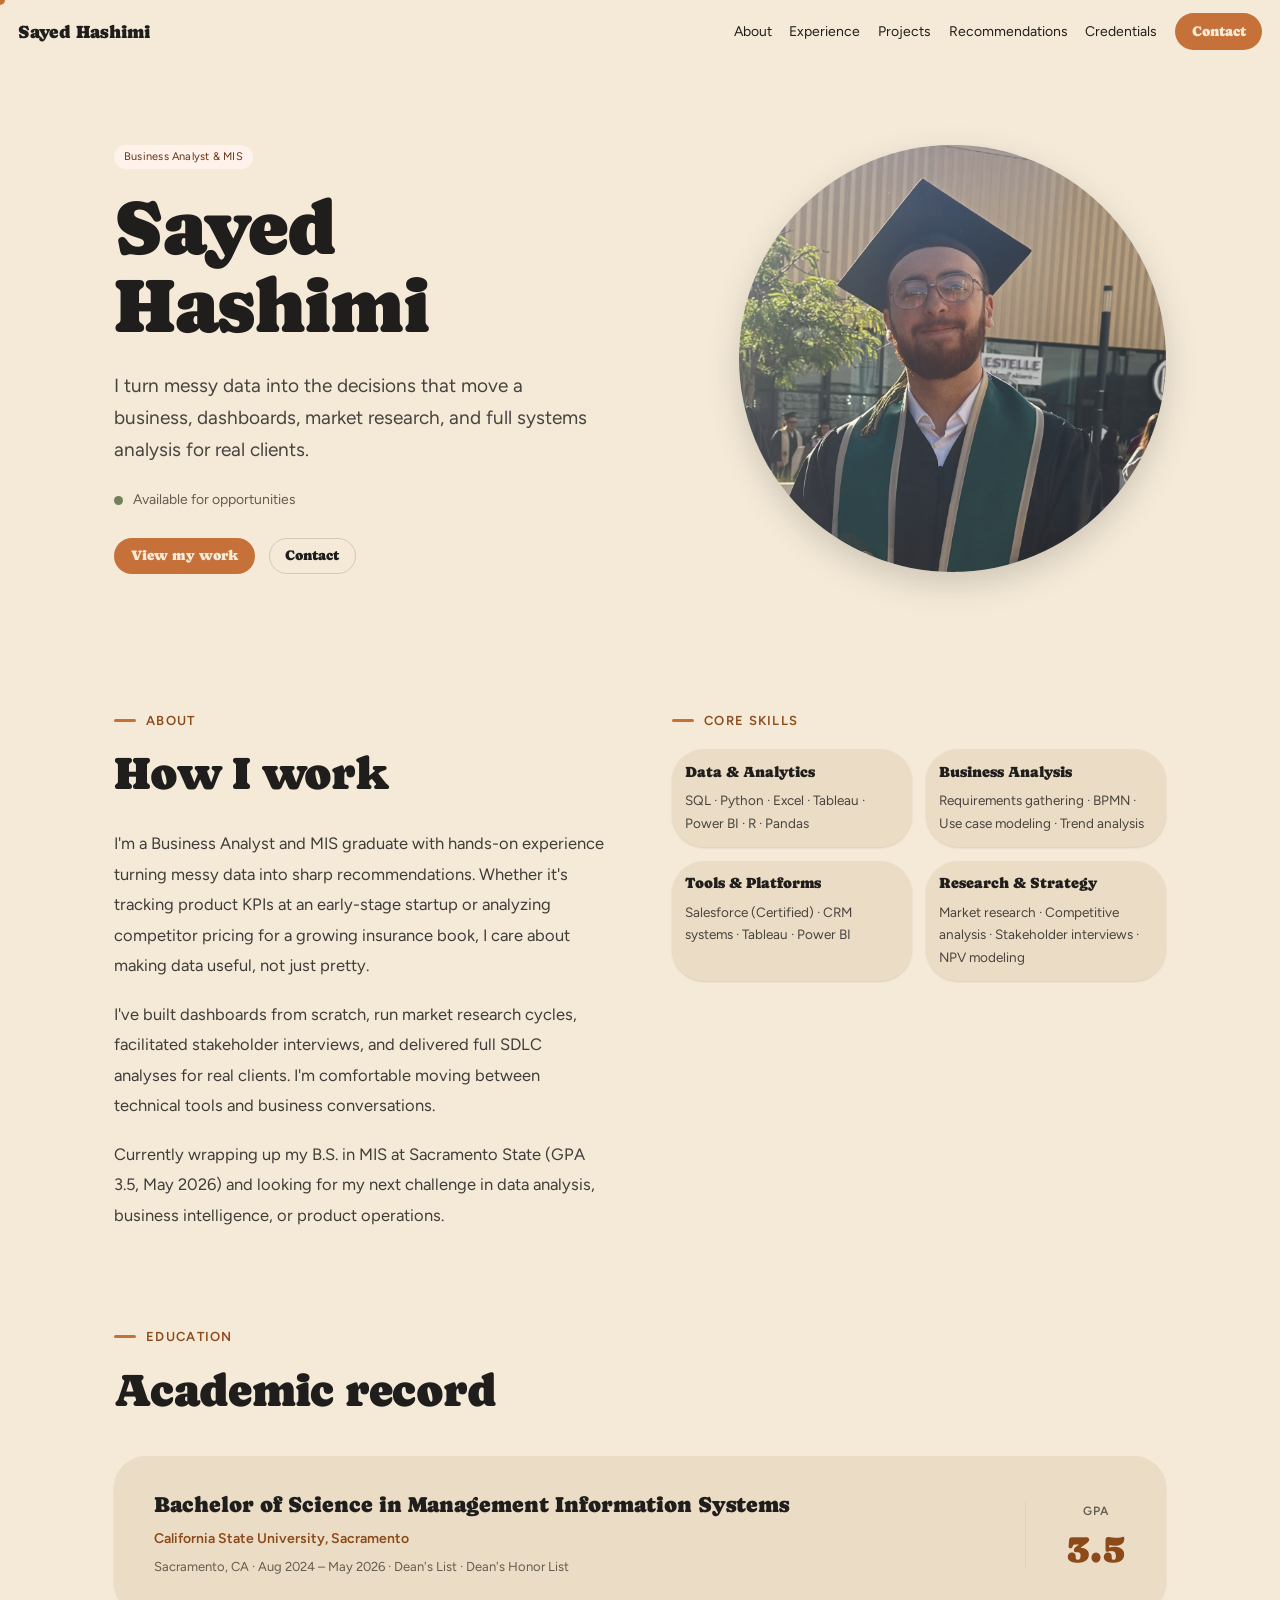
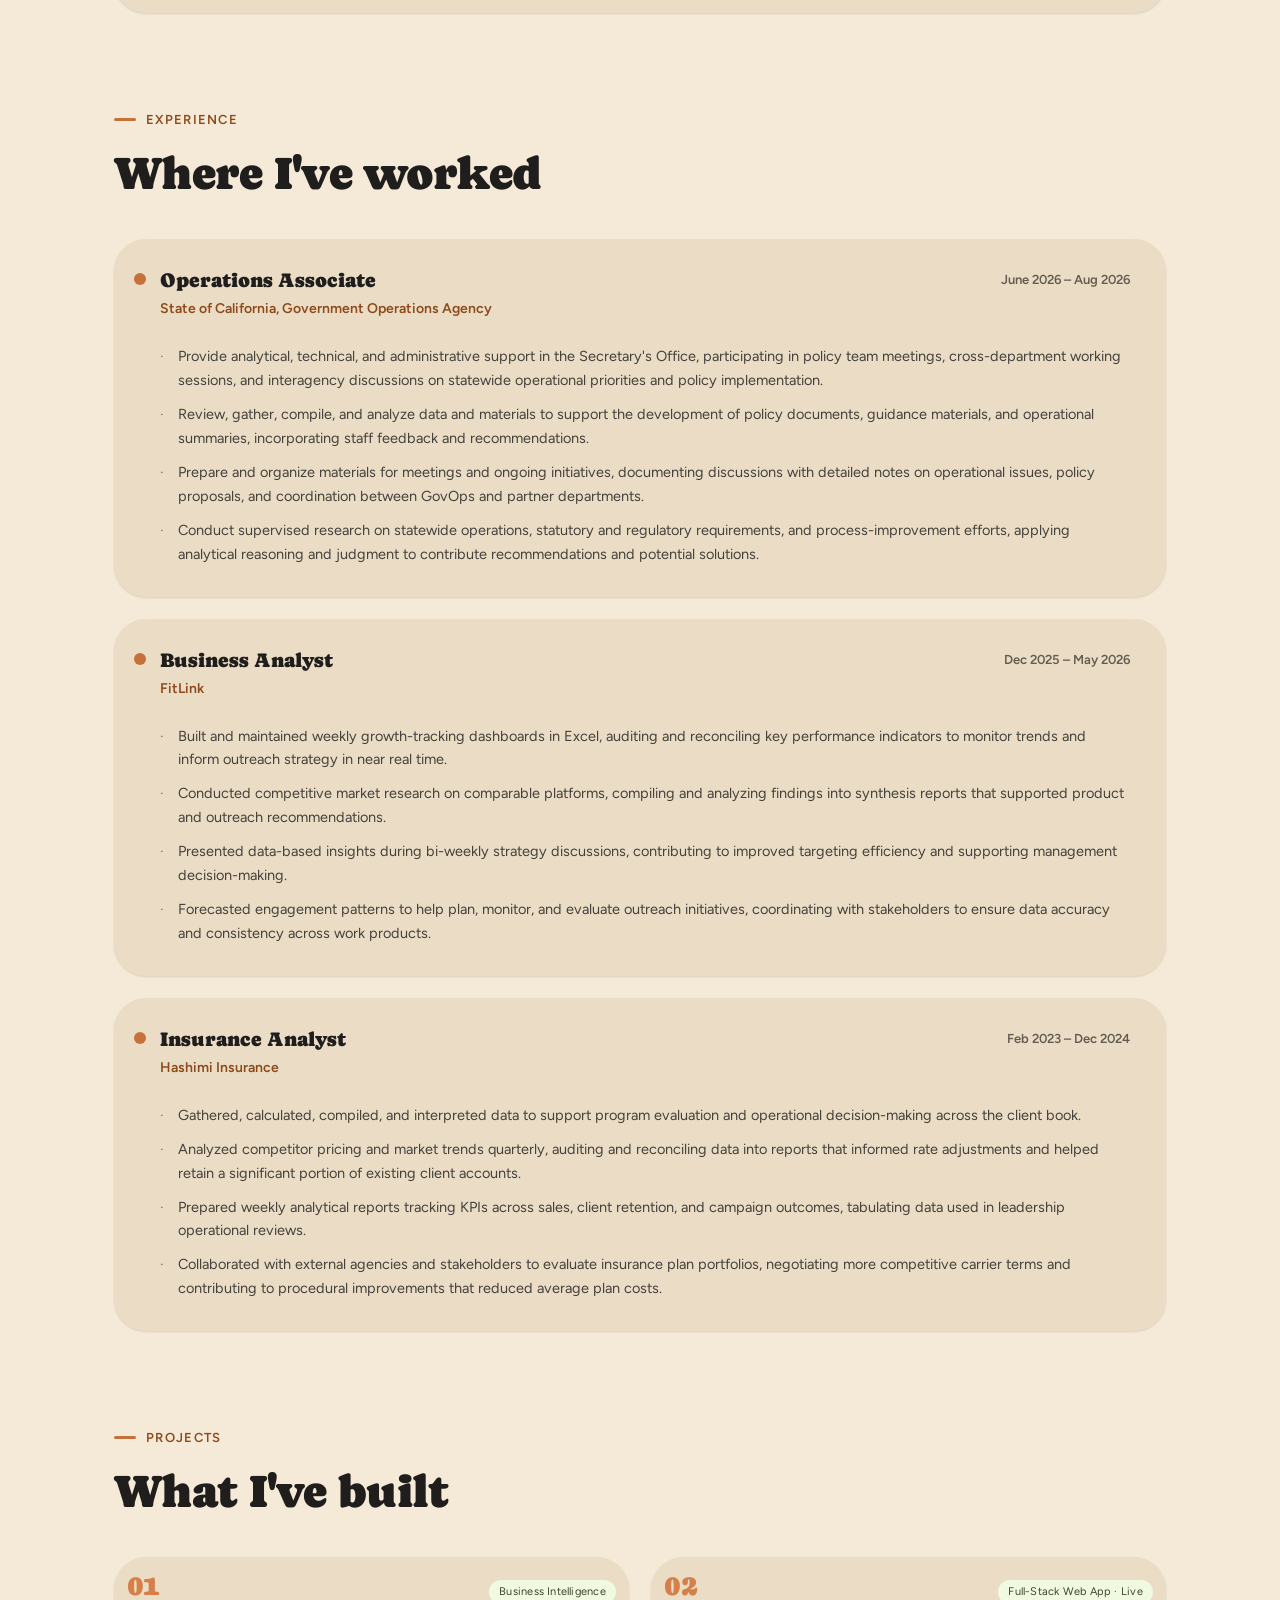
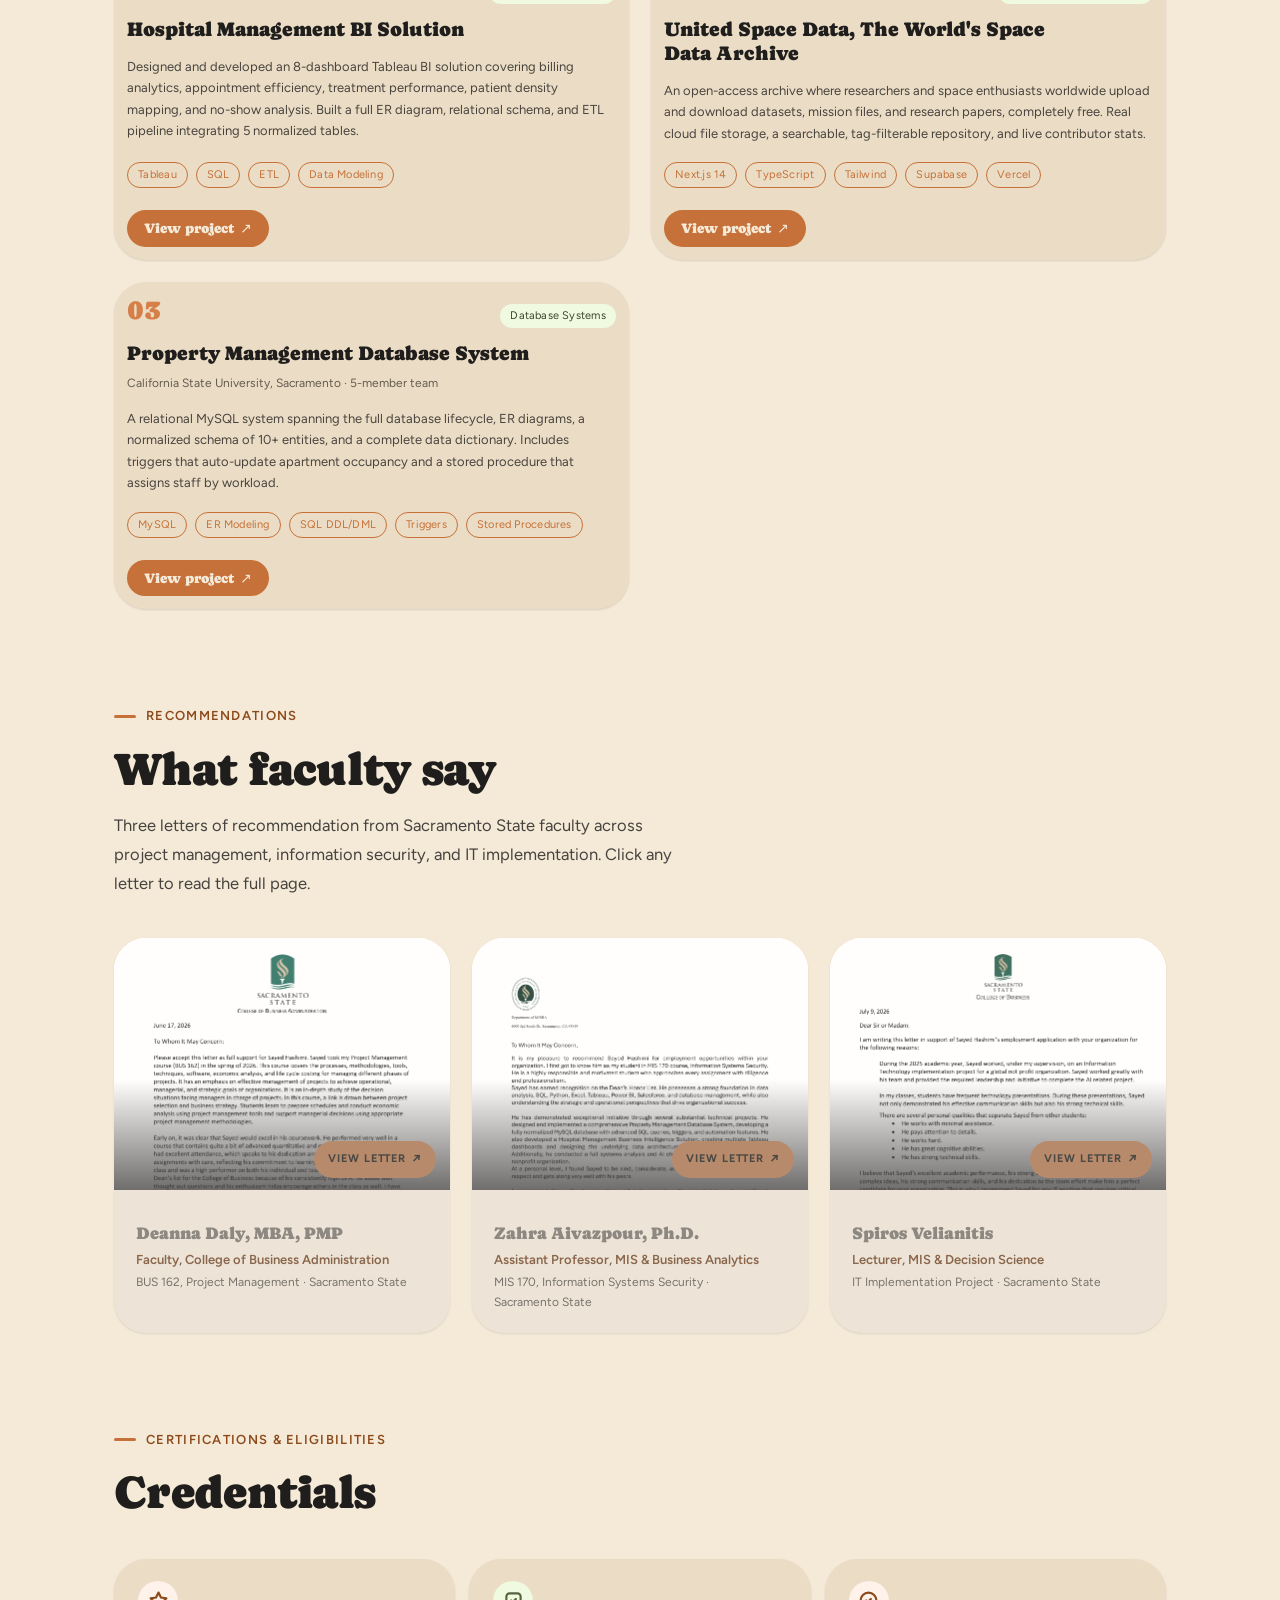
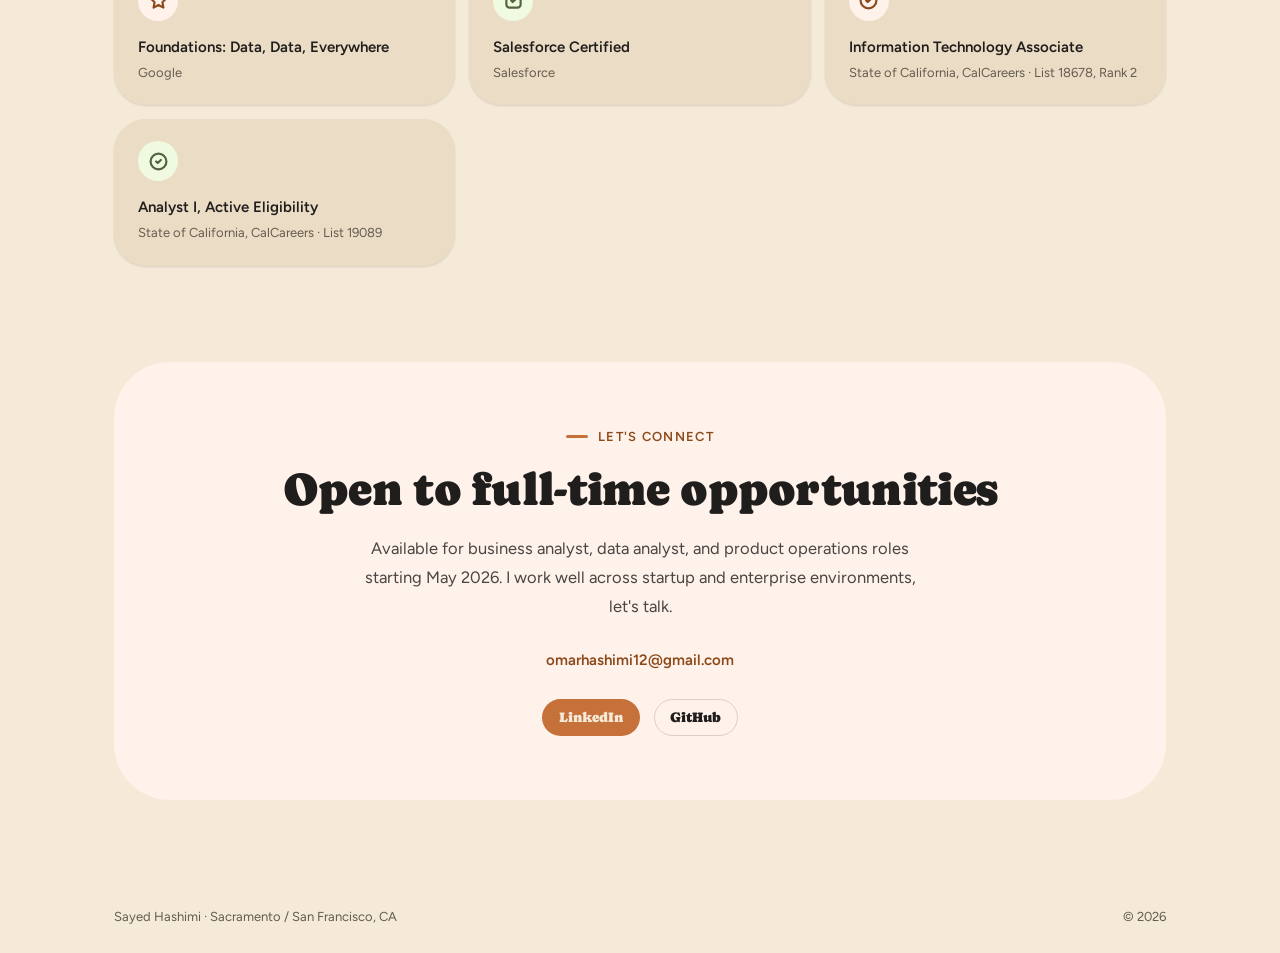
==== index.html @ 5737c6a7 "Update GovOps role title to Operations Associate Rename the State of California, Government Operatio" ====
<!DOCTYPE html>
<html lang="en">
<head>
<meta charset="utf-8">
<meta name="viewport" content="width=device-width, initial-scale=1">
<title>Sayed Hashimi, Business Analyst &amp; MIS</title>
<helmet>
<link rel="stylesheet" href="styles.css">
<style>
  html { scroll-behavior: smooth; }
  body { margin: 0; overflow-x: clip; text-wrap: pretty; }
  a { color: var(--color-accent-700); }
  a:hover { color: var(--color-accent-900); }
  @media (pointer: fine) and (hover: hover) {
    body, a, button { cursor: none; }
  }
  .wrap { max-width: 1180px; margin: 0 auto; padding: 0 clamp(24px, 5vw, 72px); }
  .kicker { display: flex; align-items: center; gap: 10px; font-size: 13px; font-weight: 600; letter-spacing: 0.1em; text-transform: uppercase; color: var(--color-accent-700); margin: 0 0 18px; }
  .kicker::before { content: ""; width: 22px; height: 3px; border-radius: 2px; background: var(--color-accent); display: block; }
  .h2 { font-family: var(--font-heading); font-weight: var(--font-heading-weight); font-size: clamp(32px, 3.6vw, 48px); line-height: 1.1; margin: 0 0 40px; }
</style>
</helmet>
<div style="background: var(--color-bg); color: var(--color-text); font-family: var(--font-body); line-height: 1.65;">
<div data-cursor-dot="" aria-hidden="true" style="position: fixed; left: 0; top: 0; width: 10px; height: 10px; background: var(--color-accent); border-radius: 50%; pointer-events: none; z-index: 9999; transform: translate(-50%, -50%); transition: width 0.25s cubic-bezier(0.22,1,0.36,1), height 0.25s cubic-bezier(0.22,1,0.36,1), opacity 0.25s, background 0.25s; display: none;"></div>

<nav class="nav" style="position: sticky; top: 0; z-index: 500; background: var(--color-bg);">
  <span class="nav-brand">Sayed Hashimi</span>
  <button type="button" class="nav-toggle" aria-label="Toggle menu" aria-expanded="false" onclick="toggleNav(this)"><span></span><span></span><span></span></button>
  <div class="nav-menu" id="nav-menu">
    <a href="#about" onclick="closeNav()">About</a>
    <a href="#experience" onclick="closeNav()">Experience</a>
    <a href="#projects" onclick="closeNav()">Projects</a>
    <a href="#recommendations" onclick="closeNav()">Recommendations</a>
    <a href="#credentials" onclick="closeNav()">Credentials</a>
    <button type="button" class="btn btn-primary" onclick="scrollToContact(); closeNav();">Contact</button>
  </div>
</nav>

<div class="wrap">

  <!-- HERO -->
  <section id="home" class="hero-grid" style="position: relative; padding: 80px 0 96px; display: grid; grid-template-columns: minmax(0,1.15fr) minmax(0,0.85fr); gap: 48px; align-items: center;">
    <div style="position: absolute; right: -140px; top: -120px; width: 340px; height: 340px; border-radius: 50%; background: var(--color-accent-2-200); z-index: -1; pointer-events: none;"></div>
    <div>
      <span class="tag tag-accent" style="margin-bottom: 20px; display: inline-block;">Business Analyst &amp; MIS</span>
      <h1 style="font-family: var(--font-heading); font-weight: var(--font-heading-weight); font-size: clamp(48px, 6vw, 84px); line-height: 1.02; margin: 0 0 24px;">Sayed<br/>Hashimi</h1>
      <p style="font-size: 19px; line-height: 1.7; max-width: 480px; margin: 0 0 22px; color: color-mix(in srgb, var(--color-text) 82%, transparent);">I turn messy data into the decisions that move a business, dashboards, market research, and full systems analysis for real clients.</p>
      <div style="display: flex; align-items: center; gap: 10px; font-size: 14px; color: var(--color-neutral-700); margin-bottom: 26px;">
        <span style="width: 9px; height: 9px; border-radius: 50%; background: var(--color-accent-2-600);"></span>
        Available for opportunities
      </div>
      <div style="display: flex; gap: 14px; flex-wrap: wrap;">
        <button type="button" class="btn btn-primary" onclick="scrollToWork()">View my work</button>
        <button type="button" class="btn btn-secondary" onclick="scrollToContact()">Contact</button>
      </div>
    </div>
    <figure class="washed hero-photo" style="margin: 0; border-radius: 999px; overflow: hidden; aspect-ratio: 1; box-shadow: var(--shadow-lg);">
      <img src="profile.jpg" alt="Sayed Hashimi" style="width: 100%; height: 100%; object-fit: cover; object-position: 50% 13%;"/>
    </figure>
  </section>

  <!-- ABOUT -->
  <section id="about" class="about-grid" style="padding: 40px 0 96px; display: grid; grid-template-columns: 1fr 1fr; gap: 64px; align-items: start;">
    <div>
      <div class="kicker">About</div>
      <h2 class="h2" style="margin-bottom: 28px;">How I work</h2>
      <div style="font-size: 16.5px; line-height: 1.85; color: color-mix(in srgb, var(--color-text) 85%, transparent);">
        <p style="margin: 0;">I'm a Business Analyst and MIS graduate with hands-on experience turning messy data into sharp recommendations. Whether it's tracking product KPIs at an early-stage startup or analyzing competitor pricing for a growing insurance book, I care about making data useful, not just pretty.</p>
        <p style="margin: 18px 0 0;">I've built dashboards from scratch, run market research cycles, facilitated stakeholder interviews, and delivered full SDLC analyses for real clients. I'm comfortable moving between technical tools and business conversations.</p>
        <p style="margin: 18px 0 0;">Currently wrapping up my B.S. in MIS at Sacramento State (GPA 3.5, May 2026) and looking for my next challenge in data analysis, business intelligence, or product operations.</p>
      </div>
    </div>
    <div>
      <div class="kicker">Core skills</div>
      <div style="display: grid; grid-template-columns: 1fr 1fr; gap: 14px;">
        <div class="card elev-sm">
          <div class="card-title" style="font-size: 15px;">Data &amp; Analytics</div>
          <div class="card-body" style="font-size: 13.5px;">SQL · Python · Excel · Tableau · Power BI · R · Pandas</div>
        </div>
        <div class="card elev-sm">
          <div class="card-title" style="font-size: 15px;">Business Analysis</div>
          <div class="card-body" style="font-size: 13.5px;">Requirements gathering · BPMN · Use case modeling · Trend analysis</div>
        </div>
        <div class="card elev-sm">
          <div class="card-title" style="font-size: 15px;">Tools &amp; Platforms</div>
          <div class="card-body" style="font-size: 13.5px;">Salesforce (Certified) · CRM systems · Tableau · Power BI</div>
        </div>
        <div class="card elev-sm">
          <div class="card-title" style="font-size: 15px;">Research &amp; Strategy</div>
          <div class="card-body" style="font-size: 13.5px;">Market research · Competitive analysis · Stakeholder interviews · NPV modeling</div>
        </div>
      </div>
    </div>
  </section>

  <!-- EDUCATION -->
  <section id="education" style="padding: 0 0 96px;">
    <div class="kicker">Education</div>
    <h2 class="h2">Academic record</h2>
    <div class="card elev-sm edu-grid" style="display: grid; grid-template-columns: 1fr auto; align-items: center; column-gap: 48px; padding: 36px 40px;">
      <div>
        <div class="card-title" style="font-size: 22px;">Bachelor of Science in Management Information Systems</div>
        <div style="font-size: 14px; color: var(--color-accent-700); font-weight: 600; margin: 8px 0 6px;">California State University, Sacramento</div>
        <div style="font-size: 13px; color: var(--color-neutral-700);">Sacramento, CA · Aug 2024 – May 2026 · Dean's List · Dean's Honor List</div>
      </div>
      <div style="text-align: center; border-left: 1px solid var(--color-neutral-300); padding-left: 40px;">
        <div style="font-size: 12px; color: var(--color-neutral-700); font-weight: 600; letter-spacing: 0.08em; text-transform: uppercase; white-space: nowrap;">GPA</div>
        <div style="font-family: var(--font-heading); font-weight: var(--font-heading-weight); font-size: 40px; color: var(--color-accent-700); line-height: 1; margin-top: 6px;">3.5</div>
      </div>
    </div>
  </section>

  <!-- EXPERIENCE -->
  <section id="experience" style="padding: 0 0 96px;">
    <div class="kicker">Experience</div>
    <h2 class="h2">Where I've worked</h2>
    <div style="display: flex; flex-direction: column; gap: 22px;">

      <article class="card elev-sm" style="position: relative; padding: 30px 36px 30px 46px;">
        <span style="position: absolute; left: 20px; top: 34px; width: 12px; height: 12px; border-radius: 50%; background: var(--color-accent);"></span>
        <div style="display: flex; justify-content: space-between; align-items: flex-start; gap: 16px; margin-bottom: 16px; flex-wrap: wrap;">
          <div>
            <div class="card-title" style="font-size: 20px;">Operations Associate</div>
            <div style="font-size: 14px; color: var(--color-accent-700); font-weight: 600; margin-top: 4px;">State of California, Government Operations Agency</div>
          </div>
          <div style="font-size: 13px; color: var(--color-neutral-700); font-weight: 600; white-space: nowrap;">June 2026 – Aug 2026</div>
        </div>
        <ul style="list-style: none; display: flex; flex-direction: column; gap: 10px; margin: 0; padding: 0;">
          <li style="font-size: 14.5px; color: color-mix(in srgb, var(--color-text) 82%, transparent); padding-left: 18px; position: relative; line-height: 1.65;"><span style="position: absolute; left: 0; color: var(--color-accent-600);">·</span>Provide analytical, technical, and administrative support in the Secretary's Office, participating in policy team meetings, cross-department working sessions, and interagency discussions on statewide operational priorities and policy implementation.</li>
          <li style="font-size: 14.5px; color: color-mix(in srgb, var(--color-text) 82%, transparent); padding-left: 18px; position: relative; line-height: 1.65;"><span style="position: absolute; left: 0; color: var(--color-accent-600);">·</span>Review, gather, compile, and analyze data and materials to support the development of policy documents, guidance materials, and operational summaries, incorporating staff feedback and recommendations.</li>
          <li style="font-size: 14.5px; color: color-mix(in srgb, var(--color-text) 82%, transparent); padding-left: 18px; position: relative; line-height: 1.65;"><span style="position: absolute; left: 0; color: var(--color-accent-600);">·</span>Prepare and organize materials for meetings and ongoing initiatives, documenting discussions with detailed notes on operational issues, policy proposals, and coordination between GovOps and partner departments.</li>
          <li style="font-size: 14.5px; color: color-mix(in srgb, var(--color-text) 82%, transparent); padding-left: 18px; position: relative; line-height: 1.65;"><span style="position: absolute; left: 0; color: var(--color-accent-600);">·</span>Conduct supervised research on statewide operations, statutory and regulatory requirements, and process-improvement efforts, applying analytical reasoning and judgment to contribute recommendations and potential solutions.</li>
        </ul>
      </article>

      <article class="card elev-sm" style="position: relative; padding: 30px 36px 30px 46px;">
        <span style="position: absolute; left: 20px; top: 34px; width: 12px; height: 12px; border-radius: 50%; background: var(--color-accent);"></span>
        <div style="display: flex; justify-content: space-between; align-items: flex-start; gap: 16px; margin-bottom: 16px; flex-wrap: wrap;">
          <div>
            <div class="card-title" style="font-size: 20px;">Business Analyst</div>
            <div style="font-size: 14px; color: var(--color-accent-700); font-weight: 600; margin-top: 4px;">FitLink</div>
          </div>
          <div style="font-size: 13px; color: var(--color-neutral-700); font-weight: 600; white-space: nowrap;">Dec 2025 – May 2026</div>
        </div>
        <ul style="list-style: none; display: flex; flex-direction: column; gap: 10px; margin: 0; padding: 0;">
          <li style="font-size: 14.5px; color: color-mix(in srgb, var(--color-text) 82%, transparent); padding-left: 18px; position: relative; line-height: 1.65;"><span style="position: absolute; left: 0; color: var(--color-accent-600);">·</span>Built and maintained weekly growth-tracking dashboards in Excel, auditing and reconciling key performance indicators to monitor trends and inform outreach strategy in near real time.</li>
          <li style="font-size: 14.5px; color: color-mix(in srgb, var(--color-text) 82%, transparent); padding-left: 18px; position: relative; line-height: 1.65;"><span style="position: absolute; left: 0; color: var(--color-accent-600);">·</span>Conducted competitive market research on comparable platforms, compiling and analyzing findings into synthesis reports that supported product and outreach recommendations.</li>
          <li style="font-size: 14.5px; color: color-mix(in srgb, var(--color-text) 82%, transparent); padding-left: 18px; position: relative; line-height: 1.65;"><span style="position: absolute; left: 0; color: var(--color-accent-600);">·</span>Presented data-based insights during bi-weekly strategy discussions, contributing to improved targeting efficiency and supporting management decision-making.</li>
          <li style="font-size: 14.5px; color: color-mix(in srgb, var(--color-text) 82%, transparent); padding-left: 18px; position: relative; line-height: 1.65;"><span style="position: absolute; left: 0; color: var(--color-accent-600);">·</span>Forecasted engagement patterns to help plan, monitor, and evaluate outreach initiatives, coordinating with stakeholders to ensure data accuracy and consistency across work products.</li>
        </ul>
      </article>

      <article class="card elev-sm" style="position: relative; padding: 30px 36px 30px 46px;">
        <span style="position: absolute; left: 20px; top: 34px; width: 12px; height: 12px; border-radius: 50%; background: var(--color-accent);"></span>
        <div style="display: flex; justify-content: space-between; align-items: flex-start; gap: 16px; margin-bottom: 16px; flex-wrap: wrap;">
          <div>
            <div class="card-title" style="font-size: 20px;">Insurance Analyst</div>
            <div style="font-size: 14px; color: var(--color-accent-700); font-weight: 600; margin-top: 4px;">Hashimi Insurance</div>
          </div>
          <div style="font-size: 13px; color: var(--color-neutral-700); font-weight: 600; white-space: nowrap;">Feb 2023 – Dec 2024</div>
        </div>
        <ul style="list-style: none; display: flex; flex-direction: column; gap: 10px; margin: 0; padding: 0;">
          <li style="font-size: 14.5px; color: color-mix(in srgb, var(--color-text) 82%, transparent); padding-left: 18px; position: relative; line-height: 1.65;"><span style="position: absolute; left: 0; color: var(--color-accent-600);">·</span>Gathered, calculated, compiled, and interpreted data to support program evaluation and operational decision-making across the client book.</li>
          <li style="font-size: 14.5px; color: color-mix(in srgb, var(--color-text) 82%, transparent); padding-left: 18px; position: relative; line-height: 1.65;"><span style="position: absolute; left: 0; color: var(--color-accent-600);">·</span>Analyzed competitor pricing and market trends quarterly, auditing and reconciling data into reports that informed rate adjustments and helped retain a significant portion of existing client accounts.</li>
          <li style="font-size: 14.5px; color: color-mix(in srgb, var(--color-text) 82%, transparent); padding-left: 18px; position: relative; line-height: 1.65;"><span style="position: absolute; left: 0; color: var(--color-accent-600);">·</span>Prepared weekly analytical reports tracking KPIs across sales, client retention, and campaign outcomes, tabulating data used in leadership operational reviews.</li>
          <li style="font-size: 14.5px; color: color-mix(in srgb, var(--color-text) 82%, transparent); padding-left: 18px; position: relative; line-height: 1.65;"><span style="position: absolute; left: 0; color: var(--color-accent-600);">·</span>Collaborated with external agencies and stakeholders to evaluate insurance plan portfolios, negotiating more competitive carrier terms and contributing to procedural improvements that reduced average plan costs.</li>
        </ul>
      </article>
    </div>
  </section>

  <!-- PROJECTS -->
  <section id="projects" style="padding: 0 0 96px;">
    <div class="kicker">Projects</div>
    <h2 class="h2">What I've built</h2>
    <div class="proj-grid" style="display: grid; grid-template-columns: repeat(auto-fit, minmax(360px, 1fr)); gap: 22px;">
      <article class="card elev-sm" style="display: flex; flex-direction: column; gap: 14px;">
        <div style="display: flex; align-items: baseline; justify-content: space-between;">
          <div style="font-family: var(--font-heading); font-weight: var(--font-heading-weight); font-size: 28px; color: var(--color-accent-500); line-height: 1;">01</div>
          <span class="tag tag-accent-2">Business Intelligence</span>
        </div>
        <div class="card-title" style="font-size: 20px;">Hospital Management BI Solution</div>
        <div class="card-body" style="flex: 1;">Designed and developed an 8-dashboard Tableau BI solution covering billing analytics, appointment efficiency, treatment performance, patient density mapping, and no-show analysis. Built a full ER diagram, relational schema, and ETL pipeline integrating 5 normalized tables.</div>
        <div style="display: flex; flex-wrap: wrap; gap: 8px; margin-top: 4px;">
          <span class="tag tag-outline">Tableau</span>
          <span class="tag tag-outline">SQL</span>
          <span class="tag tag-outline">ETL</span>
          <span class="tag tag-outline">Data Modeling</span>
        </div>
        <a href="https://sayedomarhashimi.github.io/hospital-management-systems/" target="_blank" rel="noopener" class="btn btn-primary" style="margin-top: 8px; align-self: flex-start;">View project <span style="font-size: 14px;">↗</span></a>
      </article>
      <article class="card elev-sm" style="display: flex; flex-direction: column; gap: 14px;">
        <div style="display: flex; align-items: baseline; justify-content: space-between;">
          <div style="font-family: var(--font-heading); font-weight: var(--font-heading-weight); font-size: 28px; color: var(--color-accent-500); line-height: 1;">02</div>
          <span class="tag tag-accent-2">Full-Stack Web App · Live</span>
        </div>
        <div class="card-title" style="font-size: 20px;">United Space Data, The World's Space Data Archive</div>
        <div class="card-body" style="flex: 1;">An open-access archive where researchers and space enthusiasts worldwide upload and download datasets, mission files, and research papers, completely free. Real cloud file storage, a searchable, tag-filterable repository, and live contributor stats.</div>
        <div style="display: flex; flex-wrap: wrap; gap: 8px; margin-top: 4px;">
          <span class="tag tag-outline">Next.js 14</span>
          <span class="tag tag-outline">TypeScript</span>
          <span class="tag tag-outline">Tailwind</span>
          <span class="tag tag-outline">Supabase</span>
          <span class="tag tag-outline">Vercel</span>
        </div>
        <a href="https://united-space-data.vercel.app/" target="_blank" rel="noopener" class="btn btn-primary" style="margin-top: 8px; align-self: flex-start;">View project <span style="font-size: 14px;">↗</span></a>
      </article>
      <article class="card elev-sm" style="display: flex; flex-direction: column; gap: 14px;">
        <div style="display: flex; align-items: baseline; justify-content: space-between;">
          <div style="font-family: var(--font-heading); font-weight: var(--font-heading-weight); font-size: 28px; color: var(--color-accent-500); line-height: 1;">03</div>
          <span class="tag tag-accent-2">Database Systems</span>
        </div>
        <div class="card-title" style="font-size: 20px;">Property Management Database System</div>
        <div style="font-size: 12px; color: var(--color-neutral-700); margin-top: -6px;">California State University, Sacramento · 5-member team</div>
        <div class="card-body" style="flex: 1;">A relational MySQL system spanning the full database lifecycle, ER diagrams, a normalized schema of 10+ entities, and a complete data dictionary. Includes triggers that auto-update apartment occupancy and a stored procedure that assigns staff by workload.</div>
        <div style="display: flex; flex-wrap: wrap; gap: 8px; margin-top: 4px;">
          <span class="tag tag-outline">MySQL</span>
          <span class="tag tag-outline">ER Modeling</span>
          <span class="tag tag-outline">SQL DDL/DML</span>
          <span class="tag tag-outline">Triggers</span>
          <span class="tag tag-outline">Stored Procedures</span>
        </div>
        <a href="https://sayedomarhashimi.github.io/Property-Database-Management-Systems/" target="_blank" rel="noopener" class="btn btn-primary" style="margin-top: 8px; align-self: flex-start;">View project <span style="font-size: 14px;">↗</span></a>
      </article>
    </div>
  </section>

  <!-- RECOMMENDATIONS -->
  <section id="recommendations" style="padding: 0 0 96px;">
    <div class="kicker">Recommendations</div>
    <h2 class="h2" style="margin-bottom: 16px;">What faculty say</h2>
    <p style="font-size: 16.5px; line-height: 1.75; max-width: 560px; margin: 0 0 40px; color: color-mix(in srgb, var(--color-text) 82%, transparent);">Three letters of recommendation from Sacramento State faculty across project management, information security, and IT implementation. Click any letter to read the full page.</p>
    <div style="display: grid; grid-template-columns: repeat(auto-fit, minmax(280px, 1fr)); gap: 22px;">
      <figure class="card elev-sm washed" style="margin: 0; padding: 0; overflow: hidden; cursor: pointer;" onclick="openLetter('assets/recommendations/daly.png','Deanna Daly, MBA, PMP')">
        <div style="position: relative; aspect-ratio: 4/3; background: #fff; overflow: hidden;">
          <img src="assets/recommendations/daly.png" alt="Letter of recommendation from Deanna Daly" loading="lazy" style="width: 100%; height: 100%; object-fit: cover; object-position: 50% 0;"/>
          <div style="position: absolute; inset: 0; background: linear-gradient(to bottom, transparent 55%, rgba(32,30,29,0.75) 100%);"></div>
          <span style="position: absolute; bottom: 12px; right: 14px; display: inline-flex; align-items: center; gap: 6px; font-size: 11px; font-weight: 700; letter-spacing: 0.08em; text-transform: uppercase; color: var(--color-neutral-900); background: var(--color-accent); padding: 8px 14px; border-radius: 999px;">View letter <span style="font-size: 13px;">↗</span></span>
        </div>
        <figcaption style="padding: 20px 22px;">
          <div class="card-title" style="font-size: 17px;">Deanna Daly, MBA, PMP</div>
          <div style="font-size: 13px; color: var(--color-accent-700); font-weight: 600; margin-top: 5px;">Faculty, College of Business Administration</div>
          <div style="font-size: 12px; color: var(--color-neutral-700); margin-top: 3px;">BUS 162, Project Management · Sacramento State</div>
        </figcaption>
      </figure>
      <figure class="card elev-sm washed" style="margin: 0; padding: 0; overflow: hidden; cursor: pointer;" onclick="openLetter('assets/recommendations/aivazpour.png','Zahra Aivazpour, Ph.D.')">
        <div style="position: relative; aspect-ratio: 4/3; background: #fff; overflow: hidden;">
          <img src="assets/recommendations/aivazpour.png" alt="Letter of recommendation from Zahra Aivazpour" loading="lazy" style="width: 100%; height: 100%; object-fit: cover; object-position: 50% 0;"/>
          <div style="position: absolute; inset: 0; background: linear-gradient(to bottom, transparent 55%, rgba(32,30,29,0.75) 100%);"></div>
          <span style="position: absolute; bottom: 12px; right: 14px; display: inline-flex; align-items: center; gap: 6px; font-size: 11px; font-weight: 700; letter-spacing: 0.08em; text-transform: uppercase; color: var(--color-neutral-900); background: var(--color-accent); padding: 8px 14px; border-radius: 999px;">View letter <span style="font-size: 13px;">↗</span></span>
        </div>
        <figcaption style="padding: 20px 22px;">
          <div class="card-title" style="font-size: 17px;">Zahra Aivazpour, Ph.D.</div>
          <div style="font-size: 13px; color: var(--color-accent-700); font-weight: 600; margin-top: 5px;">Assistant Professor, MIS &amp; Business Analytics</div>
          <div style="font-size: 12px; color: var(--color-neutral-700); margin-top: 3px;">MIS 170, Information Systems Security · Sacramento State</div>
        </figcaption>
      </figure>
      <figure class="card elev-sm washed" style="margin: 0; padding: 0; overflow: hidden; cursor: pointer;" onclick="openLetter('assets/recommendations/velianitis.png','Spiros Velianitis')">
        <div style="position: relative; aspect-ratio: 4/3; background: #fff; overflow: hidden;">
          <img src="assets/recommendations/velianitis.png" alt="Letter of recommendation from Spiros Velianitis" loading="lazy" style="width: 100%; height: 100%; object-fit: cover; object-position: 50% 0;"/>
          <div style="position: absolute; inset: 0; background: linear-gradient(to bottom, transparent 55%, rgba(32,30,29,0.75) 100%);"></div>
          <span style="position: absolute; bottom: 12px; right: 14px; display: inline-flex; align-items: center; gap: 6px; font-size: 11px; font-weight: 700; letter-spacing: 0.08em; text-transform: uppercase; color: var(--color-neutral-900); background: var(--color-accent); padding: 8px 14px; border-radius: 999px;">View letter <span style="font-size: 13px;">↗</span></span>
        </div>
        <figcaption style="padding: 20px 22px;">
          <div class="card-title" style="font-size: 17px;">Spiros Velianitis</div>
          <div style="font-size: 13px; color: var(--color-accent-700); font-weight: 600; margin-top: 5px;">Lecturer, MIS &amp; Decision Science</div>
          <div style="font-size: 12px; color: var(--color-neutral-700); margin-top: 3px;">IT Implementation Project · Sacramento State</div>
        </figcaption>
      </figure>
    </div>
  </section>

  <!-- CREDENTIALS -->
  <section id="credentials" style="padding: 0 0 96px;">
    <div class="kicker">Certifications &amp; eligibilities</div>
    <h2 class="h2">Credentials</h2>
    <div style="display: grid; grid-template-columns: repeat(auto-fit, minmax(300px, 1fr)); gap: 14px;">
      <div class="card elev-sm" style="display: flex; align-items: flex-start; gap: 16px; padding: 22px 24px;">
        <div style="width: 40px; height: 40px; background: var(--color-accent-100); border-radius: var(--radius-lg); display: flex; align-items: center; justify-content: center; flex-shrink: 0;">
          <svg viewBox="0 0 24 24" width="19" height="19" stroke="var(--color-accent-700)" fill="none" stroke-width="2.75" stroke-linecap="round" stroke-linejoin="round"><path d="M12 2l3.09 6.26L22 9.27l-5 4.87 1.18 6.88L12 17.77l-6.18 3.25L7 14.14 2 9.27l6.91-1.01L12 2z"></path></svg>
        </div>
        <div>
          <div style="font-size: 15px; font-weight: 600; margin-bottom: 4px; line-height: 1.4;">Foundations: Data, Data, Everywhere</div>
          <div style="font-size: 13px; color: var(--color-neutral-700);">Google</div>
        </div>
      </div>
      <div class="card elev-sm" style="display: flex; align-items: flex-start; gap: 16px; padding: 22px 24px;">
        <div style="width: 40px; height: 40px; background: var(--color-accent-2-100); border-radius: var(--radius-lg); display: flex; align-items: center; justify-content: center; flex-shrink: 0;">
          <svg viewBox="0 0 24 24" width="19" height="19" stroke="var(--color-accent-2-700)" fill="none" stroke-width="2.75" stroke-linecap="round" stroke-linejoin="round"><rect x="3" y="3" width="18" height="18" rx="4"></rect><path d="M9 12l2 2 4-4"></path></svg>
        </div>
        <div>
          <div style="font-size: 15px; font-weight: 600; margin-bottom: 4px; line-height: 1.4;">Salesforce Certified</div>
          <div style="font-size: 13px; color: var(--color-neutral-700);">Salesforce</div>
        </div>
      </div>
      <div class="card elev-sm" style="display: flex; align-items: flex-start; gap: 16px; padding: 22px 24px;">
        <div style="width: 40px; height: 40px; background: var(--color-accent-100); border-radius: var(--radius-lg); display: flex; align-items: center; justify-content: center; flex-shrink: 0;">
          <svg viewBox="0 0 24 24" width="19" height="19" stroke="var(--color-accent-700)" fill="none" stroke-width="2.75" stroke-linecap="round" stroke-linejoin="round"><path d="M12 2C6.48 2 2 6.48 2 12s4.48 10 10 10 10-4.48 10-10S17.52 2 12 2z"></path><path d="M9 12l2 2 4-4"></path></svg>
        </div>
        <div>
          <div style="font-size: 15px; font-weight: 600; margin-bottom: 4px; line-height: 1.4;">Information Technology Associate</div>
          <div style="font-size: 13px; color: var(--color-neutral-700);">State of California, CalCareers · List 18678, Rank 2</div>
        </div>
      </div>
      <div class="card elev-sm" style="display: flex; align-items: flex-start; gap: 16px; padding: 22px 24px;">
        <div style="width: 40px; height: 40px; background: var(--color-accent-2-100); border-radius: var(--radius-lg); display: flex; align-items: center; justify-content: center; flex-shrink: 0;">
          <svg viewBox="0 0 24 24" width="19" height="19" stroke="var(--color-accent-2-700)" fill="none" stroke-width="2.75" stroke-linecap="round" stroke-linejoin="round"><path d="M12 2C6.48 2 2 6.48 2 12s4.48 10 10 10 10-4.48 10-10S17.52 2 12 2z"></path><path d="M9 12l2 2 4-4"></path></svg>
        </div>
        <div>
          <div style="font-size: 15px; font-weight: 600; margin-bottom: 4px; line-height: 1.4;">Analyst I, Active Eligibility</div>
          <div style="font-size: 13px; color: var(--color-neutral-700);">State of California, CalCareers · List 19089</div>
        </div>
      </div>
    </div>
  </section>

  <!-- CONTACT -->
  <section id="contact" style="padding: 0 0 80px;">
    <div class="patch" style="background: var(--color-accent-100); border-radius: calc(2 * var(--radius-lg)); padding: 64px clamp(28px, 6vw, 80px); text-align: center;">
      <div class="kicker" style="justify-content: center;">Let's connect</div>
      <h2 class="h2" style="margin-bottom: 18px;">Open to full-time opportunities</h2>
      <p style="font-size: 16.5px; line-height: 1.75; max-width: 560px; margin: 0 auto 28px; color: color-mix(in srgb, var(--color-text) 82%, transparent);">Available for business analyst, data analyst, and product operations roles starting May 2026. I work well across startup and enterprise environments, let's talk.</p>
      <a href="mailto:omarhashimi12@gmail.com" style="display: block; font-size: 15px; text-decoration: none; margin-bottom: 26px; font-weight: 600;">omarhashimi12@gmail.com</a>
      <div style="display: flex; justify-content: center; gap: 14px; flex-wrap: wrap;">
        <a href="https://www.linkedin.com/in/sayedhashimi12/" target="_blank" rel="noopener" class="btn btn-primary">LinkedIn</a>
        <a href="https://github.com/SayedOmarHashimi" target="_blank" rel="noopener" class="btn btn-secondary">GitHub</a>
      </div>
    </div>
  </section>

  <footer style="padding: 26px 0; display: flex; justify-content: space-between; align-items: center; flex-wrap: wrap; gap: 12px; font-size: 13px; color: var(--color-neutral-700);">
    <span>Sayed Hashimi · Sacramento / San Francisco, CA</span>
    <span>© 2026</span>
  </footer>
</div>

<div id="lightbox-overlay" style="display:none; position: fixed; inset: 0; z-index: 2000; align-items: center; justify-content: center; padding: 40px 24px; background: color-mix(in srgb, var(--color-neutral-900) 80%, transparent); backdrop-filter: blur(8px);" onclick="closeLetter()">
    <button class="btn-icon" style="position: absolute; top: 22px; right: 26px; background: var(--color-bg);" onclick="closeLetter(); event.stopPropagation();">&times;</button>
    <figure style="margin: 0; max-width: 860px; width: 100%; max-height: 100%; display: flex; flex-direction: column; align-items: center;" onclick="event.stopPropagation();">
      <img id="lightbox-img" src="" alt="" style="max-width: 100%; max-height: calc(100vh - 150px); object-fit: contain; border-radius: var(--radius-lg); box-shadow: var(--shadow-lg); background: #fff;"/>
      <figcaption id="lightbox-caption" style="margin-top: 18px; font-size: 13px; color: var(--color-bg); text-align: center;"></figcaption>
    </figure>
  </div>
</div>


<script>
function toggleNav(btn){
  var menu = document.getElementById('nav-menu');
  if (!menu) return;
  var open = menu.classList.toggle('open');
  if (btn) btn.setAttribute('aria-expanded', open ? 'true' : 'false');
}
function closeNav(){
  var menu = document.getElementById('nav-menu');
  if (menu) menu.classList.remove('open');
  var btn = document.querySelector('.nav-toggle');
  if (btn) btn.setAttribute('aria-expanded', 'false');
}
function scrollToWork(){ document.getElementById('experience')?.scrollIntoView({behavior:'smooth'}); }
function scrollToContact(){ document.getElementById('contact')?.scrollIntoView({behavior:'smooth'}); }
function openLetter(src, name){
  document.getElementById('lightbox-img').src = src;
  document.getElementById('lightbox-img').alt = name;
  document.getElementById('lightbox-caption').textContent = name;
  document.getElementById('lightbox-overlay').style.display = 'flex';
}
function closeLetter(){ document.getElementById('lightbox-overlay').style.display = 'none'; }

document.addEventListener('DOMContentLoaded', function(){
  if (!window.matchMedia('(pointer: fine) and (hover: hover)').matches) return;
  const cur = document.querySelector('[data-cursor-dot]');
  if (!cur) return;
  cur.style.display = 'block';
  let mx = 0, my = 0, cx = 0, cy = 0;
  document.addEventListener('mousemove', (e) => { mx = e.clientX; my = e.clientY; }, { passive: true });
  function loop(){
    cx += (mx - cx) * 0.16;
    cy += (my - cy) * 0.16;
    cur.style.left = cx + 'px';
    cur.style.top = cy + 'px';
    requestAnimationFrame(loop);
  }
  loop();
  const grow = () => { cur.style.width = '36px'; cur.style.height = '36px'; cur.style.opacity = '0.5'; };
  const shrink = () => { cur.style.width = '10px'; cur.style.height = '10px'; cur.style.opacity = '1'; };
  document.querySelectorAll('a, button').forEach((el) => {
    el.addEventListener('mouseenter', grow);
    el.addEventListener('mouseleave', shrink);
  });
});
</script>
</body>
</html>
---- styles.css ----
/* Organic — design-system tokens and component classes. This file is the source of truth for the system's look; retune it here and see readme.md. */
@import url('https://fonts.googleapis.com/css2?family=Caprasimo:wght@400&family=Figtree:wght@400;600;700&display=swap');

:root {
  --color-bg: #f5ead8;
  --color-surface: #ebddc5;
  --color-text: #201e1d;
  --color-accent: #c67139;
  --color-accent-2: #7a8a5e;
  --color-divider: color-mix(in srgb, #201e1d 16%, transparent);

  /* Tonal ramps — generated in OKLCH on one shared lightness scale, so the
     same step of any role matches the others in visual value. */
  --color-neutral-100: #f9f4ed;
  --color-neutral-200: #eee7db;
  --color-neutral-300: #dcd3c4;
  --color-neutral-400: #c0b6a5;
  --color-neutral-500: #a19786;
  --color-neutral-600: #82796a;
  --color-neutral-700: #645c50;
  --color-neutral-800: #474238;
  --color-neutral-900: #2e2b25;

  --color-accent-100: #fff2eb;
  --color-accent-200: #ffe1d0;
  --color-accent-300: #ffc6a5;
  --color-accent-400: #f6a06b;
  --color-accent-500: #d67f48;
  --color-accent-600: #b2622d;
  --color-accent-700: #8c491a;
  --color-accent-800: #643312;
  --color-accent-900: #402310;

  --color-accent-2-100: #f0fae1;
  --color-accent-2-200: #e1eecc;
  --color-accent-2-300: #ccdbb2;
  --color-accent-2-400: #aebf92;
  --color-accent-2-500: #8fa073;
  --color-accent-2-600: #728157;
  --color-accent-2-700: #56633f;
  --color-accent-2-800: #3d472b;
  --color-accent-2-900: #272e1b;

  --font-heading: "Caprasimo", system-ui, sans-serif;
  --font-heading-weight: 400;
  --font-body: "Figtree", system-ui, sans-serif;

  --space-1: 4.4px;
  --space-2: 8.8px;
  --space-3: 13.2px;
  --space-4: 17.6px;
  --space-6: 26.4px;
  --space-8: 35.2px;

  --radius-sm: 8px;
  --radius-md: 16px;
  --radius-lg: 28px;

  /* Elevation — derived from the ground: soft ink-tinted shadows on a
     light theme, a hairline edge + ambient darkness on a dark one. */
  --shadow-sm: 0 1px 2px color-mix(in srgb, #2e2b25 14%, transparent);
  --shadow-md: 0 3px 10px color-mix(in srgb, #2e2b25 16%, transparent);
  --shadow-lg: 0 12px 32px color-mix(in srgb, #2e2b25 22%, transparent);
}

body {
  background: var(--color-bg);
  color: var(--color-text);
  font-family: var(--font-body);
}
h1, h2, h3, h4 { font-family: var(--font-heading); font-weight: var(--font-heading-weight); }

.washed{filter:saturate(0.6) contrast(0.85) brightness(1.1) opacity(0.94)}

/* ══════════════════════════════════════════════════════════════════════════
   Components — built with the tokens above. Plain CSS
   on plain HTML: no JavaScript, no build step. Each class is documented in
   readme.md and demonstrated in foundations/ and components/.
   ══════════════════════════════════════════════════════════════════════ */

*, *::before, *::after { box-sizing: border-box; }
body { margin: 0; font-size: 15px; line-height: 1.55; font-weight: 400; }
h1, h2, h3, h4, h5, h6 {
  font-family: var(--font-heading); font-weight: var(--font-heading-weight);
  line-height: 1.12; letter-spacing: -0.015em; margin: 0 0 var(--space-2);
}
h1 { font-size: 42px; }
h2 { font-size: 32px; }
h3 { font-size: 25px; }
h4 { font-size: 20px; }
h5 { font-size: 16px; }
h6 { font-size: 13px; }
h6 { letter-spacing: 0.08em; text-transform: uppercase; }
p { margin: 0 0 var(--space-3); }
a { color: var(--color-accent); text-underline-offset: 3px; }
img { display: block; max-width: 100%; }
figure { margin: 0; }
figcaption {
  font-size: 11px; margin-top: var(--space-1);
  color: color-mix(in srgb, var(--color-text) 55%, transparent);
}
.text-muted { color: color-mix(in srgb, var(--color-text) 55%, transparent); }
:focus { outline: none; }
:focus-visible { outline: 2px solid var(--color-accent); outline-offset: 2px; }
::selection { background: color-mix(in srgb, var(--color-accent) 30%, transparent); }

/* — rules — */
.hr {
  height: 1px; border: 0; margin: var(--space-4) 0;
  background: var(--color-divider);
}

/* — buttons — */
.btn {
  display: inline-flex; align-items: center; justify-content: center; gap: 6px;
  cursor: pointer; text-decoration: none;
  font-family: var(--font-heading); font-weight: var(--font-heading-weight);
  font-size: 14px; line-height: 1.2; color: var(--color-text); /* matches the .input's 14px —
     the pair sits side by side in sign-up rows */
  background: transparent; border: 1px solid transparent;
  padding: var(--space-2) calc(var(--space-3) * 1.2);
  border-radius: var(--radius-md);
}
.btn svg { display: block; }
.btn:disabled { opacity: 0.45; cursor: not-allowed; }
.btn-primary { background: var(--color-accent); color: var(--color-bg); }
.btn-primary:hover { background: var(--color-accent-600); }
.btn-primary:active { background: var(--color-accent-700); }
.btn-secondary { border-color: var(--color-divider); }
.btn-secondary:hover { background: color-mix(in srgb, var(--color-text) 7%, transparent); }
.btn-secondary:active { background: color-mix(in srgb, var(--color-text) 14%, transparent); }
.btn-ghost { color: var(--color-accent); padding-inline: var(--space-1); }
.btn-ghost:hover { background: color-mix(in srgb, var(--color-accent) 10%, transparent); }
.btn-ghost:active { background: color-mix(in srgb, var(--color-accent) 18%, transparent); }
.btn-icon { width: 36px; height: 36px; padding: 0; }
.btn-block { width: 100%; margin-top: var(--space-2); }

/* — forms — */
.field > label {
  display: block; font-size: 12px; margin-bottom: 5px;
  color: color-mix(in srgb, var(--color-text) 70%, transparent);
}
.input {
  width: 100%; min-height: 36px; padding: 6px 10px; font: inherit;
  font-size: 14px; color: var(--color-text); caret-color: var(--color-accent);
  background: var(--color-surface);
  border: 1px solid var(--color-divider); border-radius: var(--radius-md);
}
.input:hover { border-color: color-mix(in srgb, var(--color-text) 45%, transparent); }
.input:focus-visible { border-color: var(--color-accent); outline-offset: 0; }
textarea.input { min-height: 90px; resize: vertical; }
.radio { display: inline-flex; align-items: center; gap: 8px; cursor: pointer; font-size: 14px; }
.radio input, .seg-opt input {
  position: absolute; opacity: 0; width: 0; height: 0; pointer-events: none;
}
.radio .dot {
  width: 16px; height: 16px; flex: none; border-radius: 50%;
  border: 1.5px solid var(--color-divider);
}
.radio:hover .dot { border-color: var(--color-accent); }
.radio input:checked + .dot {
  border-color: var(--color-accent); background: var(--color-accent);
  box-shadow: inset 0 0 0 4px var(--color-bg);
}
.radio input:focus-visible + .dot { outline: 2px solid var(--color-accent); outline-offset: 2px; }
.seg {
  display: inline-flex; overflow: hidden;
  border: 1px solid var(--color-divider); border-radius: var(--radius-md);
}
.seg-opt {
  display: inline-flex; align-items: center; gap: 6px;
  padding: 7px 12px; font-size: 13px; cursor: pointer;
}
.seg-opt + .seg-opt { border-left: 1px solid var(--color-divider); }
.seg-opt:has(input:checked) { background: var(--color-accent); color: var(--color-bg); }
.seg-opt:not(:has(input:checked)):hover { background: color-mix(in srgb, var(--color-text) 7%, transparent); }
.seg-opt:has(input:focus-visible) { outline: 2px solid var(--color-accent); outline-offset: -2px; }

/* — cards — */
.card {
  display: flex; flex-direction: column; gap: var(--space-2);
  padding: var(--space-3); border-radius: var(--radius-md); background: var(--color-surface);
}
.card-kicker { font-size: 10px; letter-spacing: 0.1em; text-transform: uppercase; color: var(--color-accent); }
.card-title {
  font-family: var(--font-heading); font-weight: var(--font-heading-weight);
  font-size: 17px; line-height: 1.2;
}
.card-body { margin: 0; font-size: 13px; opacity: 0.8; flex: 1; }
.card-meta {
  display: flex; align-items: center; gap: 6px; font-size: 11px;
  color: color-mix(in srgb, var(--color-text) 50%, transparent);
}
.elev-sm { box-shadow: var(--shadow-sm); }
.elev-md { box-shadow: var(--shadow-md); }
.elev-lg { box-shadow: var(--shadow-lg); }

/* — tags — */
.tag {
  display: inline-flex; align-items: center; font-size: 11px;
  letter-spacing: 0.02em; padding: 3px 10px;
  border-radius: calc(var(--radius-md) * 0.75);
}
.tag-accent { background: var(--color-accent-100); color: var(--color-accent-800); }
.tag-accent-2 { background: var(--color-accent-2-100); color: var(--color-accent-2-800); }
.tag-neutral { background: var(--color-neutral-100); color: var(--color-neutral-800); }
.tag-outline { border: 1px solid var(--color-accent); color: var(--color-accent); }

/* — navigation — */
.nav {
  display: flex; align-items: center; gap: var(--space-4);
  padding: var(--space-3) var(--space-4);
  border-bottom: none;
}
.nav-brand {
  font-family: var(--font-heading); font-weight: var(--font-heading-weight);
  font-size: 18px; margin-right: auto;
}
.nav a { color: inherit; text-decoration: none; font-size: 14px; }
.nav a:hover, .nav a[aria-current='page'] { color: var(--color-accent); }

/* — tables — */
.table { width: 100%; border-collapse: collapse; font-size: 14px; }
.table th {
  text-align: left; font-size: 11px; letter-spacing: 0.08em; text-transform: uppercase;
  color: color-mix(in srgb, var(--color-text) 60%, transparent);
  padding: var(--space-2); border-bottom: 1px solid var(--color-divider);
}
.table td {
  padding: var(--space-2);
  border-bottom: 1px solid color-mix(in srgb, var(--color-text) 8%, transparent);
}
.table tbody tr:hover { background: color-mix(in srgb, var(--color-text) 4%, transparent); }

/* — dialog — */
.dialog-backdrop {
  position: fixed; inset: 0; display: grid; place-items: center;
  padding: var(--space-4);
  background: color-mix(in srgb, var(--color-neutral-900) 50%, transparent);
}
.dialog {
  width: min(440px, 100%); display: flex; flex-direction: column; gap: var(--space-3);
  padding: var(--space-4); border-radius: var(--radius-lg);
  background: var(--color-surface); box-shadow: var(--shadow-lg);
}
.dialog-title {
  font-family: var(--font-heading); font-weight: var(--font-heading-weight);
  font-size: 20px;
}
.dialog-body { font-size: 14px; opacity: 0.85; }
.dialog-actions { display: flex; justify-content: flex-end; gap: var(--space-2); margin-top: var(--space-2); }

/* — rounded frame: everything softens, small controls go pill — */
.card, .dialog { border-radius: calc(var(--radius-lg) * 1.15); }
.btn, .tag, .seg, .input { border-radius: 999px; }
.input { padding-inline: 14px; }

/* ══════════════════════════════════════════════════════════════════════════
   Responsive — mobile-only overrides. Every rule below is gated behind a
   max-width media query (except the two nav defaults, which are inert on
   desktop: display:contents lets .nav-menu pass through as if it weren't
   there, and .nav-toggle is hidden). Desktop layout is unchanged.
   ══════════════════════════════════════════════════════════════════════ */
.nav-menu { display: contents; }
.nav-toggle { display: none; }

@media (max-width: 860px) {
  #home.hero-grid { grid-template-columns: 1fr !important; gap: 32px !important; padding-top: 56px !important; }
  #home.hero-grid .hero-photo { max-width: 260px; justify-self: start; }
  /* decorative accent circle bleeds off-screen and widens the page on phones */
  #home.hero-grid > div:first-child { display: none !important; }
  #about.about-grid { grid-template-columns: 1fr !important; gap: 40px !important; }
}

@media (max-width: 820px) {
  .nav { position: sticky; }
  .nav-brand { margin-right: auto; }
  .nav-toggle {
    display: inline-flex; flex-direction: column; align-items: center; justify-content: center; gap: 4px;
    width: 42px; height: 42px; padding: 0; cursor: pointer;
    background: transparent; border: 1px solid var(--color-divider); border-radius: 12px;
  }
  .nav-toggle span { display: block; width: 18px; height: 2px; border-radius: 2px; background: var(--color-text); }
  .nav-menu {
    display: none; position: absolute; top: calc(100% + 6px); right: 12px; left: 12px;
    flex-direction: column; align-items: stretch; gap: 4px; padding: 12px;
    background: var(--color-surface); border-radius: var(--radius-md); box-shadow: var(--shadow-lg);
  }
  .nav-menu.open { display: flex; }
  .nav-menu a { padding: 11px 14px; border-radius: 999px; font-size: 15px; text-decoration: none; }
  .nav-menu a:hover { background: color-mix(in srgb, var(--color-text) 6%, transparent); }
  .nav-menu .btn { width: 100%; margin-top: 4px; }
}

@media (max-width: 640px) {
  .proj-grid { grid-template-columns: 1fr !important; }
  .edu-grid { grid-template-columns: 1fr !important; row-gap: 22px; text-align: left; }
  .edu-grid > div:last-child { border-left: 0 !important; padding-left: 0 !important; text-align: left !important; }
}
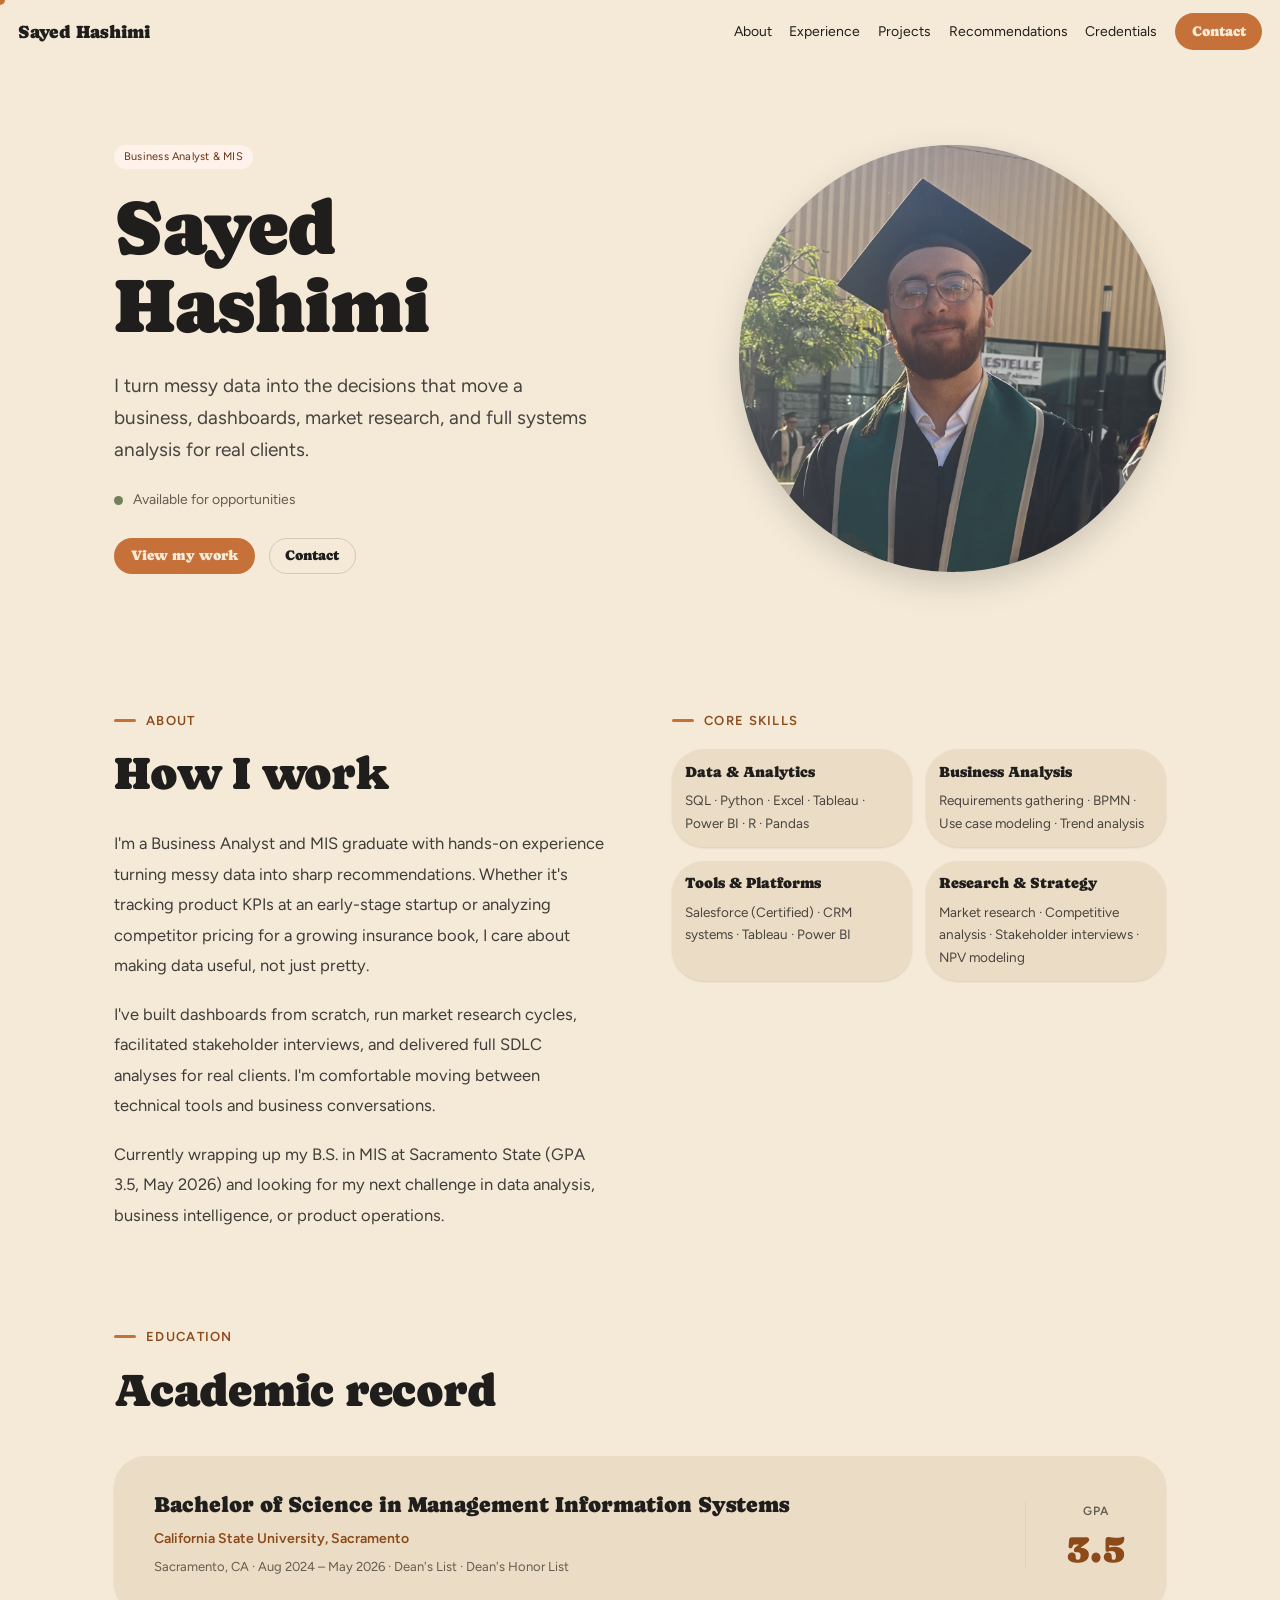
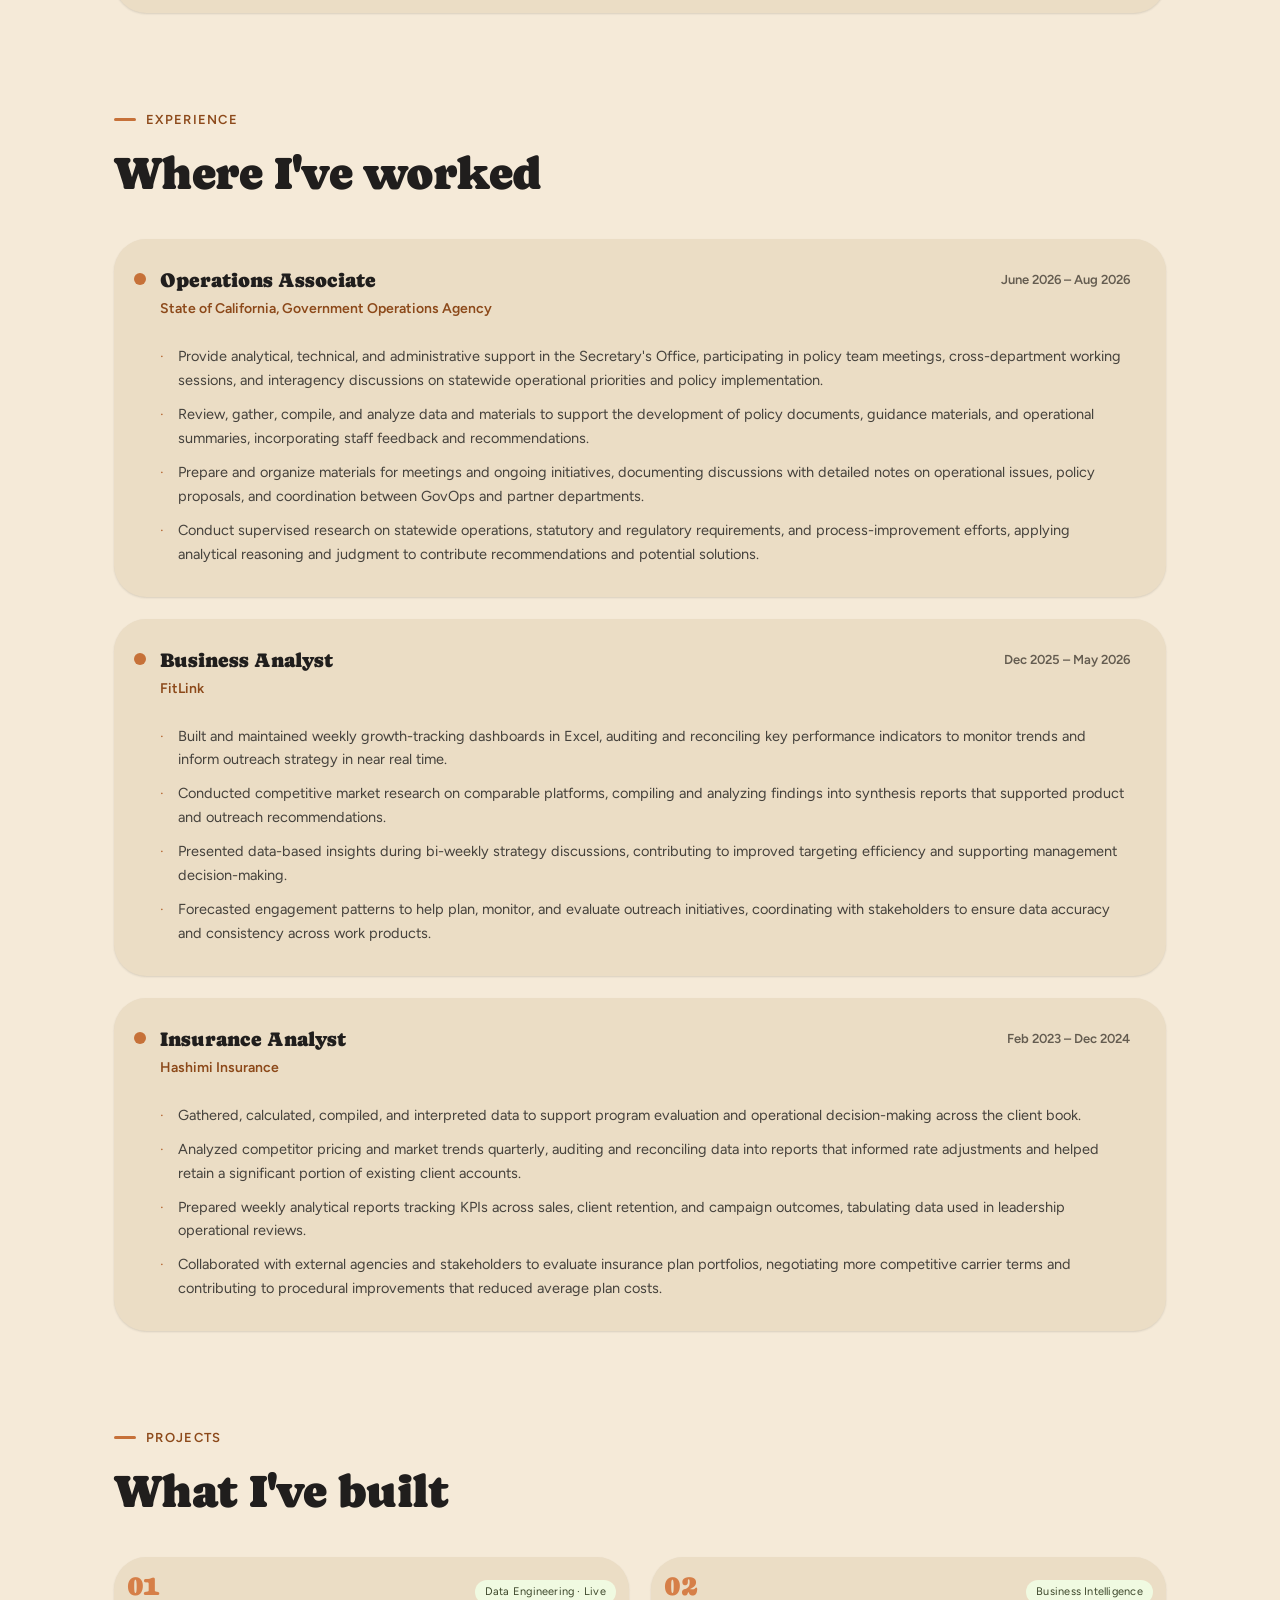
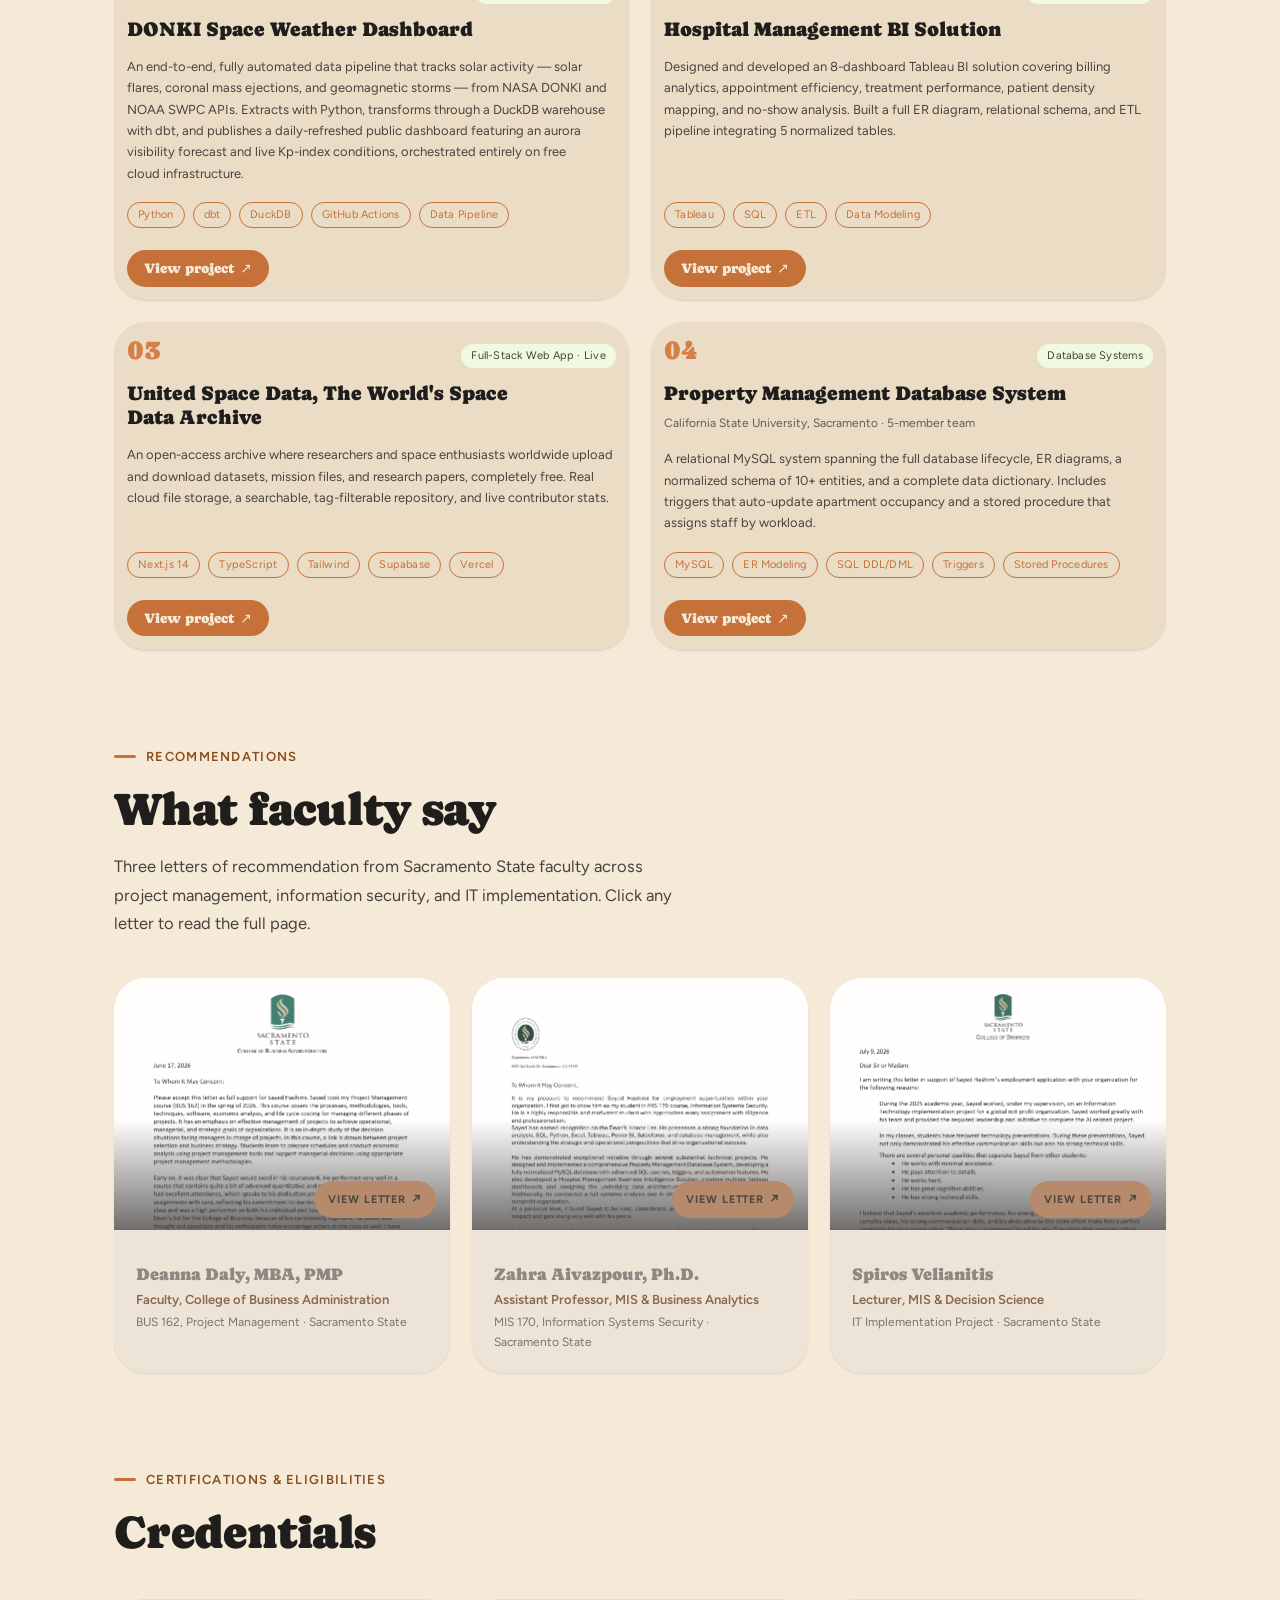
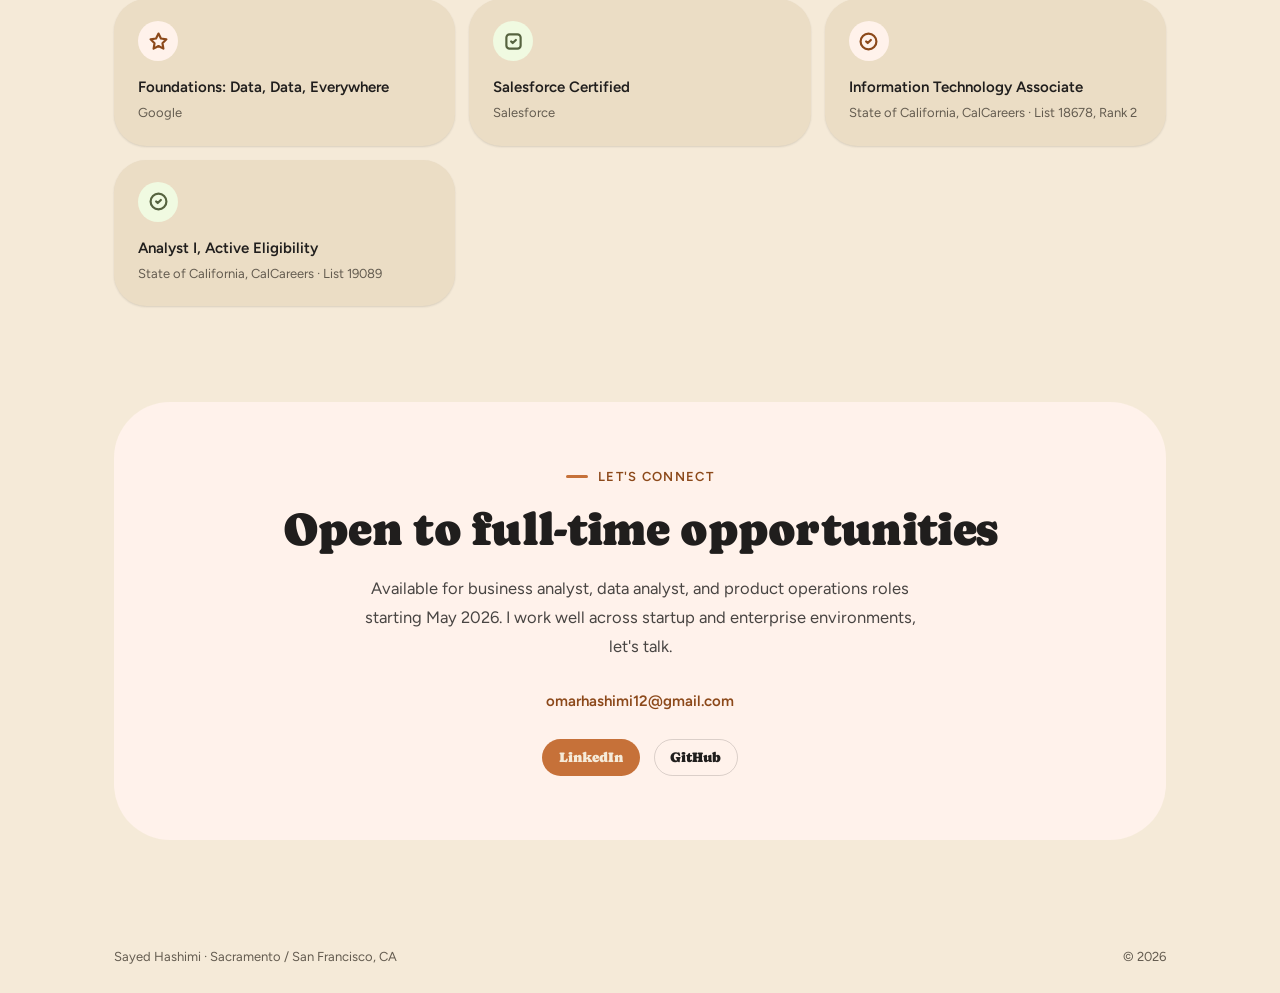
==== commit 7ef39f5f: "Add DONKI Space Weather Dashboard as featured project Insert the DONKI Space Weather Dashboard as pr" ====
--- a/index.html
+++ b/index.html
@@ -177,6 +177,22 @@
       <article class="card elev-sm" style="display: flex; flex-direction: column; gap: 14px;">
         <div style="display: flex; align-items: baseline; justify-content: space-between;">
           <div style="font-family: var(--font-heading); font-weight: var(--font-heading-weight); font-size: 28px; color: var(--color-accent-500); line-height: 1;">01</div>
+          <span class="tag tag-accent-2">Data Engineering · Live</span>
+        </div>
+        <div class="card-title" style="font-size: 20px;">DONKI Space Weather Dashboard</div>
+        <div class="card-body" style="flex: 1;">An end-to-end, fully automated data pipeline that tracks solar activity — solar flares, coronal mass ejections, and geomagnetic storms — from NASA DONKI and NOAA SWPC APIs. Extracts with Python, transforms through a DuckDB warehouse with dbt, and publishes a daily-refreshed public dashboard featuring an aurora visibility forecast and live Kp-index conditions, orchestrated entirely on free cloud infrastructure.</div>
+        <div style="display: flex; flex-wrap: wrap; gap: 8px; margin-top: 4px;">
+          <span class="tag tag-outline">Python</span>
+          <span class="tag tag-outline">dbt</span>
+          <span class="tag tag-outline">DuckDB</span>
+          <span class="tag tag-outline">GitHub Actions</span>
+          <span class="tag tag-outline">Data Pipeline</span>
+        </div>
+        <a href="https://sayedomarhashimi.github.io/donki-space-weather/" target="_blank" rel="noopener" class="btn btn-primary" style="margin-top: 8px; align-self: flex-start;">View project <span style="font-size: 14px;">↗</span></a>
+      </article>
+      <article class="card elev-sm" style="display: flex; flex-direction: column; gap: 14px;">
+        <div style="display: flex; align-items: baseline; justify-content: space-between;">
+          <div style="font-family: var(--font-heading); font-weight: var(--font-heading-weight); font-size: 28px; color: var(--color-accent-500); line-height: 1;">02</div>
           <span class="tag tag-accent-2">Business Intelligence</span>
         </div>
         <div class="card-title" style="font-size: 20px;">Hospital Management BI Solution</div>
@@ -191,7 +207,7 @@
       </article>
       <article class="card elev-sm" style="display: flex; flex-direction: column; gap: 14px;">
         <div style="display: flex; align-items: baseline; justify-content: space-between;">
-          <div style="font-family: var(--font-heading); font-weight: var(--font-heading-weight); font-size: 28px; color: var(--color-accent-500); line-height: 1;">02</div>
+          <div style="font-family: var(--font-heading); font-weight: var(--font-heading-weight); font-size: 28px; color: var(--color-accent-500); line-height: 1;">03</div>
           <span class="tag tag-accent-2">Full-Stack Web App · Live</span>
         </div>
         <div class="card-title" style="font-size: 20px;">United Space Data, The World's Space Data Archive</div>
@@ -207,7 +223,7 @@
       </article>
       <article class="card elev-sm" style="display: flex; flex-direction: column; gap: 14px;">
         <div style="display: flex; align-items: baseline; justify-content: space-between;">
-          <div style="font-family: var(--font-heading); font-weight: var(--font-heading-weight); font-size: 28px; color: var(--color-accent-500); line-height: 1;">03</div>
+          <div style="font-family: var(--font-heading); font-weight: var(--font-heading-weight); font-size: 28px; color: var(--color-accent-500); line-height: 1;">04</div>
           <span class="tag tag-accent-2">Database Systems</span>
         </div>
         <div class="card-title" style="font-size: 20px;">Property Management Database System</div>
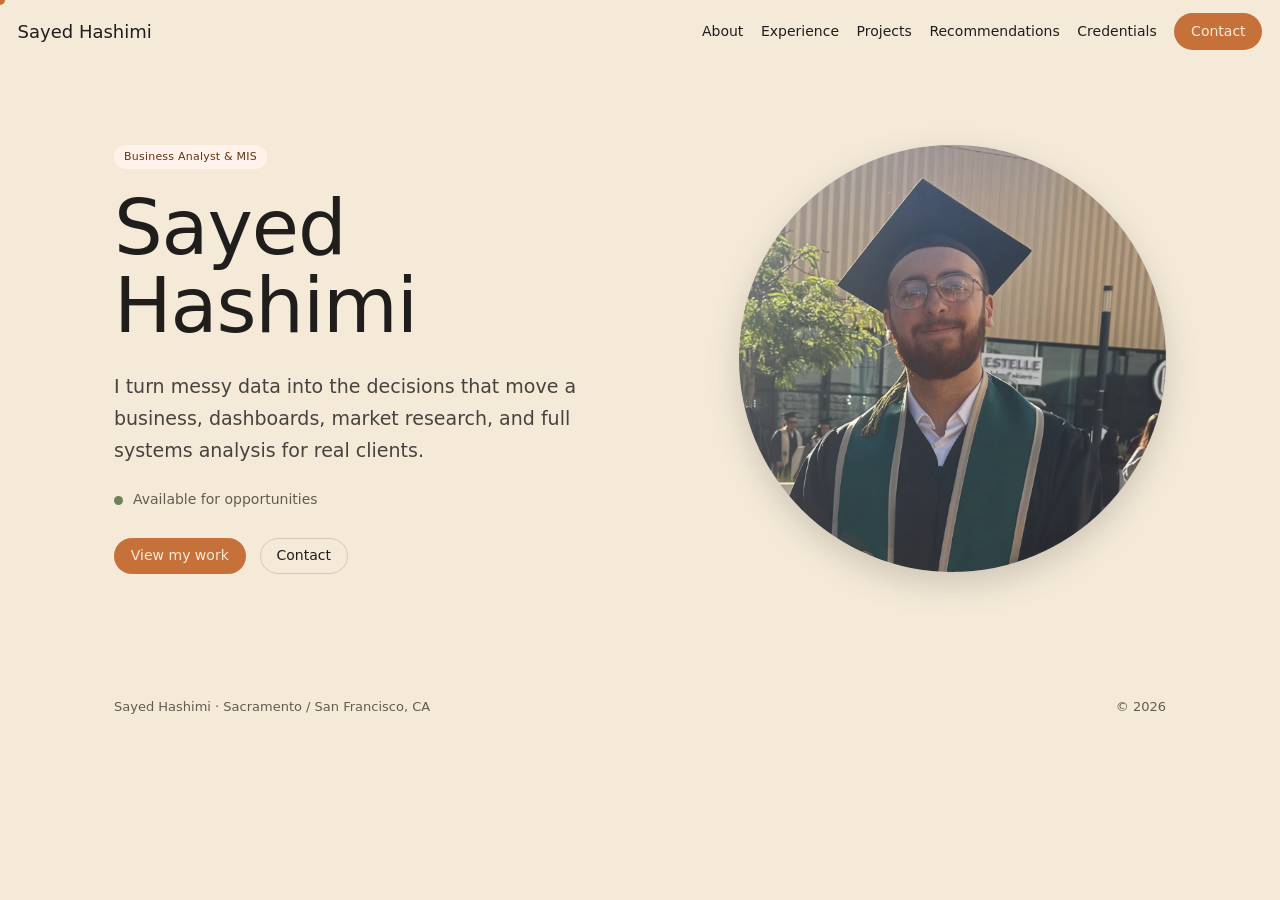
==== commit bb641690: "Add Content-Security-Policy and Referrer-Policy meta tags to all pages GitHub Pages cannot set custo" ====
--- a/index.html
+++ b/index.html
@@ -3,8 +3,9 @@
 <head>
 <meta charset="utf-8">
 <meta name="viewport" content="width=device-width, initial-scale=1">
+<meta http-equiv="Content-Security-Policy" content="default-src 'self'; base-uri 'self'; object-src 'none'; script-src 'self' 'unsafe-inline'; style-src 'self' 'unsafe-inline' https://fonts.googleapis.com; font-src https://fonts.gstatic.com; img-src 'self' data:; connect-src 'self' https://api.web3forms.com; form-action 'self' https://api.web3forms.com">
+<meta name="referrer" content="strict-origin-when-cross-origin">
 <title>Sayed Hashimi, Business Analyst &amp; MIS</title>
-<helmet>
 <link rel="stylesheet" href="styles.css">
 <style>
   html { scroll-behavior: smooth; }
@@ -19,20 +20,21 @@
   .kicker::before { content: ""; width: 22px; height: 3px; border-radius: 2px; background: var(--color-accent); display: block; }
   .h2 { font-family: var(--font-heading); font-weight: var(--font-heading-weight); font-size: clamp(32px, 3.6vw, 48px); line-height: 1.1; margin: 0 0 40px; }
 </style>
-</helmet>
+</head>
+<body>
 <div style="background: var(--color-bg); color: var(--color-text); font-family: var(--font-body); line-height: 1.65;">
 <div data-cursor-dot="" aria-hidden="true" style="position: fixed; left: 0; top: 0; width: 10px; height: 10px; background: var(--color-accent); border-radius: 50%; pointer-events: none; z-index: 9999; transform: translate(-50%, -50%); transition: width 0.25s cubic-bezier(0.22,1,0.36,1), height 0.25s cubic-bezier(0.22,1,0.36,1), opacity 0.25s, background 0.25s; display: none;"></div>
 
 <nav class="nav" style="position: sticky; top: 0; z-index: 500; background: var(--color-bg);">
-  <span class="nav-brand">Sayed Hashimi</span>
+  <a class="nav-brand" href="./" style="color: inherit; text-decoration: none;">Sayed Hashimi</a>
   <button type="button" class="nav-toggle" aria-label="Toggle menu" aria-expanded="false" onclick="toggleNav(this)"><span></span><span></span><span></span></button>
   <div class="nav-menu" id="nav-menu">
-    <a href="#about" onclick="closeNav()">About</a>
-    <a href="#experience" onclick="closeNav()">Experience</a>
-    <a href="#projects" onclick="closeNav()">Projects</a>
-    <a href="#recommendations" onclick="closeNav()">Recommendations</a>
-    <a href="#credentials" onclick="closeNav()">Credentials</a>
-    <button type="button" class="btn btn-primary" onclick="scrollToContact(); closeNav();">Contact</button>
+    <a href="about/" onclick="closeNav()">About</a>
+    <a href="experience/" onclick="closeNav()">Experience</a>
+    <a href="projects/" onclick="closeNav()">Projects</a>
+    <a href="recommendations/" onclick="closeNav()">Recommendations</a>
+    <a href="credentials/" onclick="closeNav()">Credentials</a>
+    <a class="btn btn-primary" href="contact/" onclick="closeNav()">Contact</a>
   </div>
 </nav>
 
@@ -50,8 +52,8 @@
         Available for opportunities
       </div>
       <div style="display: flex; gap: 14px; flex-wrap: wrap;">
-        <button type="button" class="btn btn-primary" onclick="scrollToWork()">View my work</button>
-        <button type="button" class="btn btn-secondary" onclick="scrollToContact()">Contact</button>
+        <a class="btn btn-primary" href="experience/">View my work</a>
+        <a class="btn btn-secondary" href="contact/">Contact</a>
       </div>
     </div>
     <figure class="washed hero-photo" style="margin: 0; border-radius: 999px; overflow: hidden; aspect-ratio: 1; box-shadow: var(--shadow-lg);">
@@ -59,306 +61,12 @@
     </figure>
   </section>
 
-  <!-- ABOUT -->
-  <section id="about" class="about-grid" style="padding: 40px 0 96px; display: grid; grid-template-columns: 1fr 1fr; gap: 64px; align-items: start;">
-    <div>
-      <div class="kicker">About</div>
-      <h2 class="h2" style="margin-bottom: 28px;">How I work</h2>
-      <div style="font-size: 16.5px; line-height: 1.85; color: color-mix(in srgb, var(--color-text) 85%, transparent);">
-        <p style="margin: 0;">I'm a Business Analyst and MIS graduate with hands-on experience turning messy data into sharp recommendations. Whether it's tracking product KPIs at an early-stage startup or analyzing competitor pricing for a growing insurance book, I care about making data useful, not just pretty.</p>
-        <p style="margin: 18px 0 0;">I've built dashboards from scratch, run market research cycles, facilitated stakeholder interviews, and delivered full SDLC analyses for real clients. I'm comfortable moving between technical tools and business conversations.</p>
-        <p style="margin: 18px 0 0;">Currently wrapping up my B.S. in MIS at Sacramento State (GPA 3.5, May 2026) and looking for my next challenge in data analysis, business intelligence, or product operations.</p>
-      </div>
-    </div>
-    <div>
-      <div class="kicker">Core skills</div>
-      <div style="display: grid; grid-template-columns: 1fr 1fr; gap: 14px;">
-        <div class="card elev-sm">
-          <div class="card-title" style="font-size: 15px;">Data &amp; Analytics</div>
-          <div class="card-body" style="font-size: 13.5px;">SQL · Python · Excel · Tableau · Power BI · R · Pandas</div>
-        </div>
-        <div class="card elev-sm">
-          <div class="card-title" style="font-size: 15px;">Business Analysis</div>
-          <div class="card-body" style="font-size: 13.5px;">Requirements gathering · BPMN · Use case modeling · Trend analysis</div>
-        </div>
-        <div class="card elev-sm">
-          <div class="card-title" style="font-size: 15px;">Tools &amp; Platforms</div>
-          <div class="card-body" style="font-size: 13.5px;">Salesforce (Certified) · CRM systems · Tableau · Power BI</div>
-        </div>
-        <div class="card elev-sm">
-          <div class="card-title" style="font-size: 15px;">Research &amp; Strategy</div>
-          <div class="card-body" style="font-size: 13.5px;">Market research · Competitive analysis · Stakeholder interviews · NPV modeling</div>
-        </div>
-      </div>
-    </div>
-  </section>
-
-  <!-- EDUCATION -->
-  <section id="education" style="padding: 0 0 96px;">
-    <div class="kicker">Education</div>
-    <h2 class="h2">Academic record</h2>
-    <div class="card elev-sm edu-grid" style="display: grid; grid-template-columns: 1fr auto; align-items: center; column-gap: 48px; padding: 36px 40px;">
-      <div>
-        <div class="card-title" style="font-size: 22px;">Bachelor of Science in Management Information Systems</div>
-        <div style="font-size: 14px; color: var(--color-accent-700); font-weight: 600; margin: 8px 0 6px;">California State University, Sacramento</div>
-        <div style="font-size: 13px; color: var(--color-neutral-700);">Sacramento, CA · Aug 2024 – May 2026 · Dean's List · Dean's Honor List</div>
-      </div>
-      <div style="text-align: center; border-left: 1px solid var(--color-neutral-300); padding-left: 40px;">
-        <div style="font-size: 12px; color: var(--color-neutral-700); font-weight: 600; letter-spacing: 0.08em; text-transform: uppercase; white-space: nowrap;">GPA</div>
-        <div style="font-family: var(--font-heading); font-weight: var(--font-heading-weight); font-size: 40px; color: var(--color-accent-700); line-height: 1; margin-top: 6px;">3.5</div>
-      </div>
-    </div>
-  </section>
-
-  <!-- EXPERIENCE -->
-  <section id="experience" style="padding: 0 0 96px;">
-    <div class="kicker">Experience</div>
-    <h2 class="h2">Where I've worked</h2>
-    <div style="display: flex; flex-direction: column; gap: 22px;">
-
-      <article class="card elev-sm" style="position: relative; padding: 30px 36px 30px 46px;">
-        <span style="position: absolute; left: 20px; top: 34px; width: 12px; height: 12px; border-radius: 50%; background: var(--color-accent);"></span>
-        <div style="display: flex; justify-content: space-between; align-items: flex-start; gap: 16px; margin-bottom: 16px; flex-wrap: wrap;">
-          <div>
-            <div class="card-title" style="font-size: 20px;">Operations Associate</div>
-            <div style="font-size: 14px; color: var(--color-accent-700); font-weight: 600; margin-top: 4px;">State of California, Government Operations Agency</div>
-          </div>
-          <div style="font-size: 13px; color: var(--color-neutral-700); font-weight: 600; white-space: nowrap;">June 2026 – Aug 2026</div>
-        </div>
-        <ul style="list-style: none; display: flex; flex-direction: column; gap: 10px; margin: 0; padding: 0;">
-          <li style="font-size: 14.5px; color: color-mix(in srgb, var(--color-text) 82%, transparent); padding-left: 18px; position: relative; line-height: 1.65;"><span style="position: absolute; left: 0; color: var(--color-accent-600);">·</span>Provide analytical, technical, and administrative support in the Secretary's Office, participating in policy team meetings, cross-department working sessions, and interagency discussions on statewide operational priorities and policy implementation.</li>
-          <li style="font-size: 14.5px; color: color-mix(in srgb, var(--color-text) 82%, transparent); padding-left: 18px; position: relative; line-height: 1.65;"><span style="position: absolute; left: 0; color: var(--color-accent-600);">·</span>Review, gather, compile, and analyze data and materials to support the development of policy documents, guidance materials, and operational summaries, incorporating staff feedback and recommendations.</li>
-          <li style="font-size: 14.5px; color: color-mix(in srgb, var(--color-text) 82%, transparent); padding-left: 18px; position: relative; line-height: 1.65;"><span style="position: absolute; left: 0; color: var(--color-accent-600);">·</span>Prepare and organize materials for meetings and ongoing initiatives, documenting discussions with detailed notes on operational issues, policy proposals, and coordination between GovOps and partner departments.</li>
-          <li style="font-size: 14.5px; color: color-mix(in srgb, var(--color-text) 82%, transparent); padding-left: 18px; position: relative; line-height: 1.65;"><span style="position: absolute; left: 0; color: var(--color-accent-600);">·</span>Conduct supervised research on statewide operations, statutory and regulatory requirements, and process-improvement efforts, applying analytical reasoning and judgment to contribute recommendations and potential solutions.</li>
-        </ul>
-      </article>
-
-      <article class="card elev-sm" style="position: relative; padding: 30px 36px 30px 46px;">
-        <span style="position: absolute; left: 20px; top: 34px; width: 12px; height: 12px; border-radius: 50%; background: var(--color-accent);"></span>
-        <div style="display: flex; justify-content: space-between; align-items: flex-start; gap: 16px; margin-bottom: 16px; flex-wrap: wrap;">
-          <div>
-            <div class="card-title" style="font-size: 20px;">Business Analyst</div>
-            <div style="font-size: 14px; color: var(--color-accent-700); font-weight: 600; margin-top: 4px;">FitLink</div>
-          </div>
-          <div style="font-size: 13px; color: var(--color-neutral-700); font-weight: 600; white-space: nowrap;">Dec 2025 – May 2026</div>
-        </div>
-        <ul style="list-style: none; display: flex; flex-direction: column; gap: 10px; margin: 0; padding: 0;">
-          <li style="font-size: 14.5px; color: color-mix(in srgb, var(--color-text) 82%, transparent); padding-left: 18px; position: relative; line-height: 1.65;"><span style="position: absolute; left: 0; color: var(--color-accent-600);">·</span>Built and maintained weekly growth-tracking dashboards in Excel, auditing and reconciling key performance indicators to monitor trends and inform outreach strategy in near real time.</li>
-          <li style="font-size: 14.5px; color: color-mix(in srgb, var(--color-text) 82%, transparent); padding-left: 18px; position: relative; line-height: 1.65;"><span style="position: absolute; left: 0; color: var(--color-accent-600);">·</span>Conducted competitive market research on comparable platforms, compiling and analyzing findings into synthesis reports that supported product and outreach recommendations.</li>
-          <li style="font-size: 14.5px; color: color-mix(in srgb, var(--color-text) 82%, transparent); padding-left: 18px; position: relative; line-height: 1.65;"><span style="position: absolute; left: 0; color: var(--color-accent-600);">·</span>Presented data-based insights during bi-weekly strategy discussions, contributing to improved targeting efficiency and supporting management decision-making.</li>
-          <li style="font-size: 14.5px; color: color-mix(in srgb, var(--color-text) 82%, transparent); padding-left: 18px; position: relative; line-height: 1.65;"><span style="position: absolute; left: 0; color: var(--color-accent-600);">·</span>Forecasted engagement patterns to help plan, monitor, and evaluate outreach initiatives, coordinating with stakeholders to ensure data accuracy and consistency across work products.</li>
-        </ul>
-      </article>
-
-      <article class="card elev-sm" style="position: relative; padding: 30px 36px 30px 46px;">
-        <span style="position: absolute; left: 20px; top: 34px; width: 12px; height: 12px; border-radius: 50%; background: var(--color-accent);"></span>
-        <div style="display: flex; justify-content: space-between; align-items: flex-start; gap: 16px; margin-bottom: 16px; flex-wrap: wrap;">
-          <div>
-            <div class="card-title" style="font-size: 20px;">Insurance Analyst</div>
-            <div style="font-size: 14px; color: var(--color-accent-700); font-weight: 600; margin-top: 4px;">Hashimi Insurance</div>
-          </div>
-          <div style="font-size: 13px; color: var(--color-neutral-700); font-weight: 600; white-space: nowrap;">Feb 2023 – Dec 2024</div>
-        </div>
-        <ul style="list-style: none; display: flex; flex-direction: column; gap: 10px; margin: 0; padding: 0;">
-          <li style="font-size: 14.5px; color: color-mix(in srgb, var(--color-text) 82%, transparent); padding-left: 18px; position: relative; line-height: 1.65;"><span style="position: absolute; left: 0; color: var(--color-accent-600);">·</span>Gathered, calculated, compiled, and interpreted data to support program evaluation and operational decision-making across the client book.</li>
-          <li style="font-size: 14.5px; color: color-mix(in srgb, var(--color-text) 82%, transparent); padding-left: 18px; position: relative; line-height: 1.65;"><span style="position: absolute; left: 0; color: var(--color-accent-600);">·</span>Analyzed competitor pricing and market trends quarterly, auditing and reconciling data into reports that informed rate adjustments and helped retain a significant portion of existing client accounts.</li>
-          <li style="font-size: 14.5px; color: color-mix(in srgb, var(--color-text) 82%, transparent); padding-left: 18px; position: relative; line-height: 1.65;"><span style="position: absolute; left: 0; color: var(--color-accent-600);">·</span>Prepared weekly analytical reports tracking KPIs across sales, client retention, and campaign outcomes, tabulating data used in leadership operational reviews.</li>
-          <li style="font-size: 14.5px; color: color-mix(in srgb, var(--color-text) 82%, transparent); padding-left: 18px; position: relative; line-height: 1.65;"><span style="position: absolute; left: 0; color: var(--color-accent-600);">·</span>Collaborated with external agencies and stakeholders to evaluate insurance plan portfolios, negotiating more competitive carrier terms and contributing to procedural improvements that reduced average plan costs.</li>
-        </ul>
-      </article>
-    </div>
-  </section>
-
-  <!-- PROJECTS -->
-  <section id="projects" style="padding: 0 0 96px;">
-    <div class="kicker">Projects</div>
-    <h2 class="h2">What I've built</h2>
-    <div class="proj-grid" style="display: grid; grid-template-columns: repeat(auto-fit, minmax(360px, 1fr)); gap: 22px;">
-      <article class="card elev-sm" style="display: flex; flex-direction: column; gap: 14px;">
-        <div style="display: flex; align-items: baseline; justify-content: space-between;">
-          <div style="font-family: var(--font-heading); font-weight: var(--font-heading-weight); font-size: 28px; color: var(--color-accent-500); line-height: 1;">01</div>
-          <span class="tag tag-accent-2">Data Engineering · Live</span>
-        </div>
-        <div class="card-title" style="font-size: 20px;">DONKI Space Weather Dashboard</div>
-        <div class="card-body" style="flex: 1;">An end-to-end, fully automated data pipeline that tracks solar activity — solar flares, coronal mass ejections, and geomagnetic storms — from NASA DONKI and NOAA SWPC APIs. Extracts with Python, transforms through a DuckDB warehouse with dbt, and publishes a daily-refreshed public dashboard featuring an aurora visibility forecast and live Kp-index conditions, orchestrated entirely on free cloud infrastructure.</div>
-        <div style="display: flex; flex-wrap: wrap; gap: 8px; margin-top: 4px;">
-          <span class="tag tag-outline">Python</span>
-          <span class="tag tag-outline">dbt</span>
-          <span class="tag tag-outline">DuckDB</span>
-          <span class="tag tag-outline">GitHub Actions</span>
-          <span class="tag tag-outline">Data Pipeline</span>
-        </div>
-        <a href="https://sayedomarhashimi.github.io/donki-space-weather/" target="_blank" rel="noopener" class="btn btn-primary" style="margin-top: 8px; align-self: flex-start;">View project <span style="font-size: 14px;">↗</span></a>
-      </article>
-      <article class="card elev-sm" style="display: flex; flex-direction: column; gap: 14px;">
-        <div style="display: flex; align-items: baseline; justify-content: space-between;">
-          <div style="font-family: var(--font-heading); font-weight: var(--font-heading-weight); font-size: 28px; color: var(--color-accent-500); line-height: 1;">02</div>
-          <span class="tag tag-accent-2">Business Intelligence</span>
-        </div>
-        <div class="card-title" style="font-size: 20px;">Hospital Management BI Solution</div>
-        <div class="card-body" style="flex: 1;">Designed and developed an 8-dashboard Tableau BI solution covering billing analytics, appointment efficiency, treatment performance, patient density mapping, and no-show analysis. Built a full ER diagram, relational schema, and ETL pipeline integrating 5 normalized tables.</div>
-        <div style="display: flex; flex-wrap: wrap; gap: 8px; margin-top: 4px;">
-          <span class="tag tag-outline">Tableau</span>
-          <span class="tag tag-outline">SQL</span>
-          <span class="tag tag-outline">ETL</span>
-          <span class="tag tag-outline">Data Modeling</span>
-        </div>
-        <a href="https://sayedomarhashimi.github.io/hospital-management-systems/" target="_blank" rel="noopener" class="btn btn-primary" style="margin-top: 8px; align-self: flex-start;">View project <span style="font-size: 14px;">↗</span></a>
-      </article>
-      <article class="card elev-sm" style="display: flex; flex-direction: column; gap: 14px;">
-        <div style="display: flex; align-items: baseline; justify-content: space-between;">
-          <div style="font-family: var(--font-heading); font-weight: var(--font-heading-weight); font-size: 28px; color: var(--color-accent-500); line-height: 1;">03</div>
-          <span class="tag tag-accent-2">Full-Stack Web App · Live</span>
-        </div>
-        <div class="card-title" style="font-size: 20px;">United Space Data, The World's Space Data Archive</div>
-        <div class="card-body" style="flex: 1;">An open-access archive where researchers and space enthusiasts worldwide upload and download datasets, mission files, and research papers, completely free. Real cloud file storage, a searchable, tag-filterable repository, and live contributor stats.</div>
-        <div style="display: flex; flex-wrap: wrap; gap: 8px; margin-top: 4px;">
-          <span class="tag tag-outline">Next.js 14</span>
-          <span class="tag tag-outline">TypeScript</span>
-          <span class="tag tag-outline">Tailwind</span>
-          <span class="tag tag-outline">Supabase</span>
-          <span class="tag tag-outline">Vercel</span>
-        </div>
-        <a href="https://united-space-data.vercel.app/" target="_blank" rel="noopener" class="btn btn-primary" style="margin-top: 8px; align-self: flex-start;">View project <span style="font-size: 14px;">↗</span></a>
-      </article>
-      <article class="card elev-sm" style="display: flex; flex-direction: column; gap: 14px;">
-        <div style="display: flex; align-items: baseline; justify-content: space-between;">
-          <div style="font-family: var(--font-heading); font-weight: var(--font-heading-weight); font-size: 28px; color: var(--color-accent-500); line-height: 1;">04</div>
-          <span class="tag tag-accent-2">Database Systems</span>
-        </div>
-        <div class="card-title" style="font-size: 20px;">Property Management Database System</div>
-        <div style="font-size: 12px; color: var(--color-neutral-700); margin-top: -6px;">California State University, Sacramento · 5-member team</div>
-        <div class="card-body" style="flex: 1;">A relational MySQL system spanning the full database lifecycle, ER diagrams, a normalized schema of 10+ entities, and a complete data dictionary. Includes triggers that auto-update apartment occupancy and a stored procedure that assigns staff by workload.</div>
-        <div style="display: flex; flex-wrap: wrap; gap: 8px; margin-top: 4px;">
-          <span class="tag tag-outline">MySQL</span>
-          <span class="tag tag-outline">ER Modeling</span>
-          <span class="tag tag-outline">SQL DDL/DML</span>
-          <span class="tag tag-outline">Triggers</span>
-          <span class="tag tag-outline">Stored Procedures</span>
-        </div>
-        <a href="https://sayedomarhashimi.github.io/Property-Database-Management-Systems/" target="_blank" rel="noopener" class="btn btn-primary" style="margin-top: 8px; align-self: flex-start;">View project <span style="font-size: 14px;">↗</span></a>
-      </article>
-    </div>
-  </section>
-
-  <!-- RECOMMENDATIONS -->
-  <section id="recommendations" style="padding: 0 0 96px;">
-    <div class="kicker">Recommendations</div>
-    <h2 class="h2" style="margin-bottom: 16px;">What faculty say</h2>
-    <p style="font-size: 16.5px; line-height: 1.75; max-width: 560px; margin: 0 0 40px; color: color-mix(in srgb, var(--color-text) 82%, transparent);">Three letters of recommendation from Sacramento State faculty across project management, information security, and IT implementation. Click any letter to read the full page.</p>
-    <div style="display: grid; grid-template-columns: repeat(auto-fit, minmax(280px, 1fr)); gap: 22px;">
-      <figure class="card elev-sm washed" style="margin: 0; padding: 0; overflow: hidden; cursor: pointer;" onclick="openLetter('assets/recommendations/daly.png','Deanna Daly, MBA, PMP')">
-        <div style="position: relative; aspect-ratio: 4/3; background: #fff; overflow: hidden;">
-          <img src="assets/recommendations/daly.png" alt="Letter of recommendation from Deanna Daly" loading="lazy" style="width: 100%; height: 100%; object-fit: cover; object-position: 50% 0;"/>
-          <div style="position: absolute; inset: 0; background: linear-gradient(to bottom, transparent 55%, rgba(32,30,29,0.75) 100%);"></div>
-          <span style="position: absolute; bottom: 12px; right: 14px; display: inline-flex; align-items: center; gap: 6px; font-size: 11px; font-weight: 700; letter-spacing: 0.08em; text-transform: uppercase; color: var(--color-neutral-900); background: var(--color-accent); padding: 8px 14px; border-radius: 999px;">View letter <span style="font-size: 13px;">↗</span></span>
-        </div>
-        <figcaption style="padding: 20px 22px;">
-          <div class="card-title" style="font-size: 17px;">Deanna Daly, MBA, PMP</div>
-          <div style="font-size: 13px; color: var(--color-accent-700); font-weight: 600; margin-top: 5px;">Faculty, College of Business Administration</div>
-          <div style="font-size: 12px; color: var(--color-neutral-700); margin-top: 3px;">BUS 162, Project Management · Sacramento State</div>
-        </figcaption>
-      </figure>
-      <figure class="card elev-sm washed" style="margin: 0; padding: 0; overflow: hidden; cursor: pointer;" onclick="openLetter('assets/recommendations/aivazpour.png','Zahra Aivazpour, Ph.D.')">
-        <div style="position: relative; aspect-ratio: 4/3; background: #fff; overflow: hidden;">
-          <img src="assets/recommendations/aivazpour.png" alt="Letter of recommendation from Zahra Aivazpour" loading="lazy" style="width: 100%; height: 100%; object-fit: cover; object-position: 50% 0;"/>
-          <div style="position: absolute; inset: 0; background: linear-gradient(to bottom, transparent 55%, rgba(32,30,29,0.75) 100%);"></div>
-          <span style="position: absolute; bottom: 12px; right: 14px; display: inline-flex; align-items: center; gap: 6px; font-size: 11px; font-weight: 700; letter-spacing: 0.08em; text-transform: uppercase; color: var(--color-neutral-900); background: var(--color-accent); padding: 8px 14px; border-radius: 999px;">View letter <span style="font-size: 13px;">↗</span></span>
-        </div>
-        <figcaption style="padding: 20px 22px;">
-          <div class="card-title" style="font-size: 17px;">Zahra Aivazpour, Ph.D.</div>
-          <div style="font-size: 13px; color: var(--color-accent-700); font-weight: 600; margin-top: 5px;">Assistant Professor, MIS &amp; Business Analytics</div>
-          <div style="font-size: 12px; color: var(--color-neutral-700); margin-top: 3px;">MIS 170, Information Systems Security · Sacramento State</div>
-        </figcaption>
-      </figure>
-      <figure class="card elev-sm washed" style="margin: 0; padding: 0; overflow: hidden; cursor: pointer;" onclick="openLetter('assets/recommendations/velianitis.png','Spiros Velianitis')">
-        <div style="position: relative; aspect-ratio: 4/3; background: #fff; overflow: hidden;">
-          <img src="assets/recommendations/velianitis.png" alt="Letter of recommendation from Spiros Velianitis" loading="lazy" style="width: 100%; height: 100%; object-fit: cover; object-position: 50% 0;"/>
-          <div style="position: absolute; inset: 0; background: linear-gradient(to bottom, transparent 55%, rgba(32,30,29,0.75) 100%);"></div>
-          <span style="position: absolute; bottom: 12px; right: 14px; display: inline-flex; align-items: center; gap: 6px; font-size: 11px; font-weight: 700; letter-spacing: 0.08em; text-transform: uppercase; color: var(--color-neutral-900); background: var(--color-accent); padding: 8px 14px; border-radius: 999px;">View letter <span style="font-size: 13px;">↗</span></span>
-        </div>
-        <figcaption style="padding: 20px 22px;">
-          <div class="card-title" style="font-size: 17px;">Spiros Velianitis</div>
-          <div style="font-size: 13px; color: var(--color-accent-700); font-weight: 600; margin-top: 5px;">Lecturer, MIS &amp; Decision Science</div>
-          <div style="font-size: 12px; color: var(--color-neutral-700); margin-top: 3px;">IT Implementation Project · Sacramento State</div>
-        </figcaption>
-      </figure>
-    </div>
-  </section>
-
-  <!-- CREDENTIALS -->
-  <section id="credentials" style="padding: 0 0 96px;">
-    <div class="kicker">Certifications &amp; eligibilities</div>
-    <h2 class="h2">Credentials</h2>
-    <div style="display: grid; grid-template-columns: repeat(auto-fit, minmax(300px, 1fr)); gap: 14px;">
-      <div class="card elev-sm" style="display: flex; align-items: flex-start; gap: 16px; padding: 22px 24px;">
-        <div style="width: 40px; height: 40px; background: var(--color-accent-100); border-radius: var(--radius-lg); display: flex; align-items: center; justify-content: center; flex-shrink: 0;">
-          <svg viewBox="0 0 24 24" width="19" height="19" stroke="var(--color-accent-700)" fill="none" stroke-width="2.75" stroke-linecap="round" stroke-linejoin="round"><path d="M12 2l3.09 6.26L22 9.27l-5 4.87 1.18 6.88L12 17.77l-6.18 3.25L7 14.14 2 9.27l6.91-1.01L12 2z"></path></svg>
-        </div>
-        <div>
-          <div style="font-size: 15px; font-weight: 600; margin-bottom: 4px; line-height: 1.4;">Foundations: Data, Data, Everywhere</div>
-          <div style="font-size: 13px; color: var(--color-neutral-700);">Google</div>
-        </div>
-      </div>
-      <div class="card elev-sm" style="display: flex; align-items: flex-start; gap: 16px; padding: 22px 24px;">
-        <div style="width: 40px; height: 40px; background: var(--color-accent-2-100); border-radius: var(--radius-lg); display: flex; align-items: center; justify-content: center; flex-shrink: 0;">
-          <svg viewBox="0 0 24 24" width="19" height="19" stroke="var(--color-accent-2-700)" fill="none" stroke-width="2.75" stroke-linecap="round" stroke-linejoin="round"><rect x="3" y="3" width="18" height="18" rx="4"></rect><path d="M9 12l2 2 4-4"></path></svg>
-        </div>
-        <div>
-          <div style="font-size: 15px; font-weight: 600; margin-bottom: 4px; line-height: 1.4;">Salesforce Certified</div>
-          <div style="font-size: 13px; color: var(--color-neutral-700);">Salesforce</div>
-        </div>
-      </div>
-      <div class="card elev-sm" style="display: flex; align-items: flex-start; gap: 16px; padding: 22px 24px;">
-        <div style="width: 40px; height: 40px; background: var(--color-accent-100); border-radius: var(--radius-lg); display: flex; align-items: center; justify-content: center; flex-shrink: 0;">
-          <svg viewBox="0 0 24 24" width="19" height="19" stroke="var(--color-accent-700)" fill="none" stroke-width="2.75" stroke-linecap="round" stroke-linejoin="round"><path d="M12 2C6.48 2 2 6.48 2 12s4.48 10 10 10 10-4.48 10-10S17.52 2 12 2z"></path><path d="M9 12l2 2 4-4"></path></svg>
-        </div>
-        <div>
-          <div style="font-size: 15px; font-weight: 600; margin-bottom: 4px; line-height: 1.4;">Information Technology Associate</div>
-          <div style="font-size: 13px; color: var(--color-neutral-700);">State of California, CalCareers · List 18678, Rank 2</div>
-        </div>
-      </div>
-      <div class="card elev-sm" style="display: flex; align-items: flex-start; gap: 16px; padding: 22px 24px;">
-        <div style="width: 40px; height: 40px; background: var(--color-accent-2-100); border-radius: var(--radius-lg); display: flex; align-items: center; justify-content: center; flex-shrink: 0;">
-          <svg viewBox="0 0 24 24" width="19" height="19" stroke="var(--color-accent-2-700)" fill="none" stroke-width="2.75" stroke-linecap="round" stroke-linejoin="round"><path d="M12 2C6.48 2 2 6.48 2 12s4.48 10 10 10 10-4.48 10-10S17.52 2 12 2z"></path><path d="M9 12l2 2 4-4"></path></svg>
-        </div>
-        <div>
-          <div style="font-size: 15px; font-weight: 600; margin-bottom: 4px; line-height: 1.4;">Analyst I, Active Eligibility</div>
-          <div style="font-size: 13px; color: var(--color-neutral-700);">State of California, CalCareers · List 19089</div>
-        </div>
-      </div>
-    </div>
-  </section>
-
-  <!-- CONTACT -->
-  <section id="contact" style="padding: 0 0 80px;">
-    <div class="patch" style="background: var(--color-accent-100); border-radius: calc(2 * var(--radius-lg)); padding: 64px clamp(28px, 6vw, 80px); text-align: center;">
-      <div class="kicker" style="justify-content: center;">Let's connect</div>
-      <h2 class="h2" style="margin-bottom: 18px;">Open to full-time opportunities</h2>
-      <p style="font-size: 16.5px; line-height: 1.75; max-width: 560px; margin: 0 auto 28px; color: color-mix(in srgb, var(--color-text) 82%, transparent);">Available for business analyst, data analyst, and product operations roles starting May 2026. I work well across startup and enterprise environments, let's talk.</p>
-      <a href="mailto:omarhashimi12@gmail.com" style="display: block; font-size: 15px; text-decoration: none; margin-bottom: 26px; font-weight: 600;">omarhashimi12@gmail.com</a>
-      <div style="display: flex; justify-content: center; gap: 14px; flex-wrap: wrap;">
-        <a href="https://www.linkedin.com/in/sayedhashimi12/" target="_blank" rel="noopener" class="btn btn-primary">LinkedIn</a>
-        <a href="https://github.com/SayedOmarHashimi" target="_blank" rel="noopener" class="btn btn-secondary">GitHub</a>
-      </div>
-    </div>
-  </section>
-
   <footer style="padding: 26px 0; display: flex; justify-content: space-between; align-items: center; flex-wrap: wrap; gap: 12px; font-size: 13px; color: var(--color-neutral-700);">
     <span>Sayed Hashimi · Sacramento / San Francisco, CA</span>
     <span>© 2026</span>
   </footer>
 </div>
-
-<div id="lightbox-overlay" style="display:none; position: fixed; inset: 0; z-index: 2000; align-items: center; justify-content: center; padding: 40px 24px; background: color-mix(in srgb, var(--color-neutral-900) 80%, transparent); backdrop-filter: blur(8px);" onclick="closeLetter()">
-    <button class="btn-icon" style="position: absolute; top: 22px; right: 26px; background: var(--color-bg);" onclick="closeLetter(); event.stopPropagation();">&times;</button>
-    <figure style="margin: 0; max-width: 860px; width: 100%; max-height: 100%; display: flex; flex-direction: column; align-items: center;" onclick="event.stopPropagation();">
-      <img id="lightbox-img" src="" alt="" style="max-width: 100%; max-height: calc(100vh - 150px); object-fit: contain; border-radius: var(--radius-lg); box-shadow: var(--shadow-lg); background: #fff;"/>
-      <figcaption id="lightbox-caption" style="margin-top: 18px; font-size: 13px; color: var(--color-bg); text-align: center;"></figcaption>
-    </figure>
-  </div>
 </div>
-
 
 <script>
 function toggleNav(btn){
@@ -373,15 +81,6 @@
   var btn = document.querySelector('.nav-toggle');
   if (btn) btn.setAttribute('aria-expanded', 'false');
 }
-function scrollToWork(){ document.getElementById('experience')?.scrollIntoView({behavior:'smooth'}); }
-function scrollToContact(){ document.getElementById('contact')?.scrollIntoView({behavior:'smooth'}); }
-function openLetter(src, name){
-  document.getElementById('lightbox-img').src = src;
-  document.getElementById('lightbox-img').alt = name;
-  document.getElementById('lightbox-caption').textContent = name;
-  document.getElementById('lightbox-overlay').style.display = 'flex';
-}
-function closeLetter(){ document.getElementById('lightbox-overlay').style.display = 'none'; }
 
 document.addEventListener('DOMContentLoaded', function(){
   if (!window.matchMedia('(pointer: fine) and (hover: hover)').matches) return;
@@ -407,4 +106,4 @@
 });
 </script>
 </body>
-</html>+</html>
--- a/styles.css
+++ b/styles.css
@@ -218,6 +218,12 @@
 }
 .nav a { color: inherit; text-decoration: none; font-size: 14px; }
 .nav a:hover, .nav a[aria-current='page'] { color: var(--color-accent); }
+/* active page marker — bolder than a plain hover so the current page reads clearly */
+.nav a[aria-current='page'] { font-weight: 700; }
+/* the brand is now a link home; keep its heading size despite the .nav a rule */
+.nav a.nav-brand { font-size: 18px; }
+/* the Contact link is a filled button; keep its light-on-accent text in all states */
+.nav a.btn-primary, .nav a.btn-primary:hover { color: var(--color-bg); }
 
 /* — tables — */
 .table { width: 100%; border-collapse: collapse; font-size: 14px; }
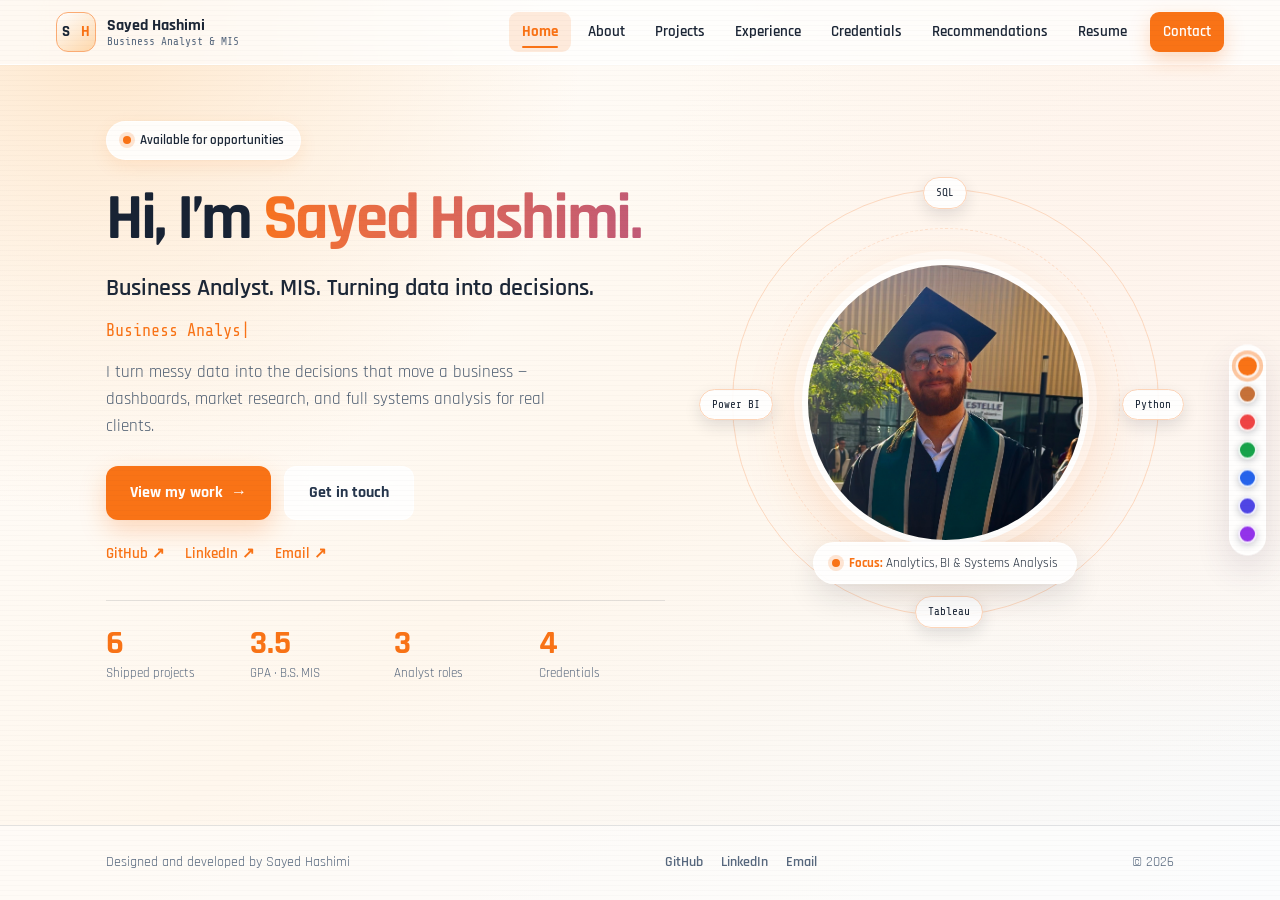
==== commit 0d03f136: "Rebuild portfolio panes with glass theme, resume page and iOS support Keep the multi-page structure " ====
--- a/index.html
+++ b/index.html
@@ -2,108 +2,105 @@
 <html lang="en">
 <head>
 <meta charset="utf-8">
-<meta name="viewport" content="width=device-width, initial-scale=1">
-<meta http-equiv="Content-Security-Policy" content="default-src 'self'; base-uri 'self'; object-src 'none'; script-src 'self' 'unsafe-inline'; style-src 'self' 'unsafe-inline' https://fonts.googleapis.com; font-src https://fonts.gstatic.com; img-src 'self' data:; connect-src 'self' https://api.web3forms.com; form-action 'self' https://api.web3forms.com">
-<meta name="referrer" content="strict-origin-when-cross-origin">
-<title>Sayed Hashimi, Business Analyst &amp; MIS</title>
+<meta name="viewport" content="width=device-width, initial-scale=1, viewport-fit=cover">
+<title>Sayed Hashimi &mdash; Business Analyst &amp; MIS</title>
+<meta name="description" content="Business Analyst and MIS graduate in Sacramento, CA. Dashboards, market research, and systems analysis.">
+<meta name="theme-color" content="#ffffff">
+<meta name="apple-mobile-web-app-title" content="Sayed Hashimi">
+<meta name="apple-mobile-web-app-capable" content="yes">
+<meta name="apple-mobile-web-app-status-bar-style" content="default">
+<link rel="apple-touch-icon" href="assets/apple-touch-icon.png">
+<link rel="preconnect" href="https://fonts.googleapis.com">
+<link rel="preconnect" href="https://fonts.gstatic.com" crossorigin>
+<link rel="stylesheet" href="https://fonts.googleapis.com/css2?family=Rajdhani:wght@400;500;600;700&family=Share+Tech+Mono&display=swap">
 <link rel="stylesheet" href="styles.css">
-<style>
-  html { scroll-behavior: smooth; }
-  body { margin: 0; overflow-x: clip; text-wrap: pretty; }
-  a { color: var(--color-accent-700); }
-  a:hover { color: var(--color-accent-900); }
-  @media (pointer: fine) and (hover: hover) {
-    body, a, button { cursor: none; }
-  }
-  .wrap { max-width: 1180px; margin: 0 auto; padding: 0 clamp(24px, 5vw, 72px); }
-  .kicker { display: flex; align-items: center; gap: 10px; font-size: 13px; font-weight: 600; letter-spacing: 0.1em; text-transform: uppercase; color: var(--color-accent-700); margin: 0 0 18px; }
-  .kicker::before { content: ""; width: 22px; height: 3px; border-radius: 2px; background: var(--color-accent); display: block; }
-  .h2 { font-family: var(--font-heading); font-weight: var(--font-heading-weight); font-size: clamp(32px, 3.6vw, 48px); line-height: 1.1; margin: 0 0 40px; }
-</style>
+<script>/* apply the saved accent before first paint so panes never flash */
+try{var h=localStorage.getItem('hue');if(h)document.documentElement.setAttribute('data-hue',h);}catch(e){}</script>
 </head>
 <body>
-<div style="background: var(--color-bg); color: var(--color-text); font-family: var(--font-body); line-height: 1.65;">
-<div data-cursor-dot="" aria-hidden="true" style="position: fixed; left: 0; top: 0; width: 10px; height: 10px; background: var(--color-accent); border-radius: 50%; pointer-events: none; z-index: 9999; transform: translate(-50%, -50%); transition: width 0.25s cubic-bezier(0.22,1,0.36,1), height 0.25s cubic-bezier(0.22,1,0.36,1), opacity 0.25s, background 0.25s; display: none;"></div>
-
-<nav class="nav" style="position: sticky; top: 0; z-index: 500; background: var(--color-bg);">
-  <a class="nav-brand" href="./" style="color: inherit; text-decoration: none;">Sayed Hashimi</a>
-  <button type="button" class="nav-toggle" aria-label="Toggle menu" aria-expanded="false" onclick="toggleNav(this)"><span></span><span></span><span></span></button>
-  <div class="nav-menu" id="nav-menu">
-    <a href="about/" onclick="closeNav()">About</a>
-    <a href="experience/" onclick="closeNav()">Experience</a>
-    <a href="projects/" onclick="closeNav()">Projects</a>
-    <a href="recommendations/" onclick="closeNav()">Recommendations</a>
-    <a href="credentials/" onclick="closeNav()">Credentials</a>
-    <a class="btn btn-primary" href="contact/" onclick="closeNav()">Contact</a>
+<a class="skip" href="#main">Skip to main content</a>
+<nav class="topnav" id="topnav">
+  <a class="brand" href="">
+    <span class="brand-mark" aria-hidden="true"><span>S</span><span>H</span></span>
+    <span class="brand-copy"><span class="brand-name">Sayed Hashimi</span><span class="brand-role">Business Analyst &amp; MIS</span></span>
+  </a>
+  <button type="button" class="burger" id="burger" aria-label="Toggle menu" aria-expanded="false" aria-controls="navlinks"><span></span><span></span><span></span></button>
+  <div class="navlinks" id="navlinks">
+    <a href="" aria-current="page">Home</a>
+    <a href="about/">About</a>
+    <a href="projects/">Projects</a>
+    <a href="experience/">Experience</a>
+    <a href="credentials/">Credentials</a>
+    <a href="recommendations/">Recommendations</a>
+    <a href="resume/">Resume</a>
+    <a class="nav-cta" href="contact/">Contact</a>
   </div>
 </nav>
 
-<div class="wrap">
+<div class="hue-rail" role="group" aria-label="Accent colour">
+  <button type="button" class="hue" data-hue="orange" style="--sw:#f97316" aria-label="Orange accent" aria-pressed="false"></button>
+  <button type="button" class="hue" data-hue="terracotta" style="--sw:#c67139" aria-label="Terracotta accent" aria-pressed="false"></button>
+  <button type="button" class="hue" data-hue="red" style="--sw:#ef4444" aria-label="Red accent" aria-pressed="false"></button>
+  <button type="button" class="hue" data-hue="green" style="--sw:#16a34a" aria-label="Green accent" aria-pressed="false"></button>
+  <button type="button" class="hue" data-hue="blue" style="--sw:#2563eb" aria-label="Blue accent" aria-pressed="false"></button>
+  <button type="button" class="hue" data-hue="indigo" style="--sw:#4f46e5" aria-label="Indigo accent" aria-pressed="false"></button>
+  <button type="button" class="hue" data-hue="violet" style="--sw:#9333ea" aria-label="Violet accent" aria-pressed="false"></button>
+</div>
 
-  <!-- HERO -->
-  <section id="home" class="hero-grid" style="position: relative; padding: 80px 0 96px; display: grid; grid-template-columns: minmax(0,1.15fr) minmax(0,0.85fr); gap: 48px; align-items: center;">
-    <div style="position: absolute; right: -140px; top: -120px; width: 340px; height: 340px; border-radius: 50%; background: var(--color-accent-2-200); z-index: -1; pointer-events: none;"></div>
-    <div>
-      <span class="tag tag-accent" style="margin-bottom: 20px; display: inline-block;">Business Analyst &amp; MIS</span>
-      <h1 style="font-family: var(--font-heading); font-weight: var(--font-heading-weight); font-size: clamp(48px, 6vw, 84px); line-height: 1.02; margin: 0 0 24px;">Sayed<br/>Hashimi</h1>
-      <p style="font-size: 19px; line-height: 1.7; max-width: 480px; margin: 0 0 22px; color: color-mix(in srgb, var(--color-text) 82%, transparent);">I turn messy data into the decisions that move a business, dashboards, market research, and full systems analysis for real clients.</p>
-      <div style="display: flex; align-items: center; gap: 10px; font-size: 14px; color: var(--color-neutral-700); margin-bottom: 26px;">
-        <span style="width: 9px; height: 9px; border-radius: 50%; background: var(--color-accent-2-600);"></span>
-        Available for opportunities
+<main id="main">
+
+<section class="sec sec-hero">
+  <div class="shell hero">
+    <div class="hero-copy">
+      <div class="badge reveal"><span class="dot"></span> Available for opportunities</div>
+      <h1 class="hero-h1 reveal">Hi, I&rsquo;m <span class="grad">Sayed Hashimi.</span></h1>
+      <p class="hero-sub reveal">Business Analyst. MIS. Turning data into decisions.</p>
+      <p class="type-line reveal" aria-live="polite"><span id="typed"></span><span class="caret" aria-hidden="true">|</span></p>
+      <p class="hero-lede reveal">I turn messy data into the decisions that move a business &mdash; dashboards, market research, and full systems analysis for real clients.</p>
+      <div class="hero-cta reveal">
+        <a class="cta-primary" href="projects/">View my work <span aria-hidden="true">&rarr;</span></a>
+        <a class="cta-secondary" href="contact/">Get in touch</a>
       </div>
-      <div style="display: flex; gap: 14px; flex-wrap: wrap;">
-        <a class="btn btn-primary" href="experience/">View my work</a>
-        <a class="btn btn-secondary" href="contact/">Contact</a>
+      <div class="hero-social reveal">
+        <a href="https://github.com/SayedOmarHashimi" target="_blank" rel="noopener">GitHub &#8599;</a>
+        <a href="https://www.linkedin.com/in/sayedhashimi12/" target="_blank" rel="noopener">LinkedIn &#8599;</a>
+        <a href="mailto:omarhashimi12@gmail.com">Email &#8599;</a>
+      </div>
+      <div class="highlights reveal">
+        <div><strong>6</strong><span>Shipped projects</span></div>
+        <div><strong>3.5</strong><span>GPA &middot; B.S. MIS</span></div>
+        <div><strong>3</strong><span>Analyst roles</span></div>
+        <div><strong>4</strong><span>Credentials</span></div>
       </div>
     </div>
-    <figure class="washed hero-photo" style="margin: 0; border-radius: 999px; overflow: hidden; aspect-ratio: 1; box-shadow: var(--shadow-lg);">
-      <img src="profile.jpg" alt="Sayed Hashimi" style="width: 100%; height: 100%; object-fit: cover; object-position: 50% 13%;"/>
-    </figure>
-  </section>
+    <div class="hero-photo reveal">
+      <div class="orbit-shell">
+        <div class="orbit" aria-hidden="true">
+          <span class="node n1">SQL</span><span class="node n2">Python</span>
+          <span class="node n3">Tableau</span><span class="node n4">Power BI</span>
+        </div>
+        <div class="ring"><img src="profile.jpg" alt="Sayed Hashimi" width="350" height="350"></div>
+      </div>
+      <div class="console"><span class="dot"></span><span><strong>Focus:</strong> Analytics, BI &amp; Systems Analysis</span></div>
+    </div>
+  </div>
+</section>
 
-  <footer style="padding: 26px 0; display: flex; justify-content: space-between; align-items: center; flex-wrap: wrap; gap: 12px; font-size: 13px; color: var(--color-neutral-700);">
-    <span>Sayed Hashimi · Sacramento / San Francisco, CA</span>
-    <span>© 2026</span>
-  </footer>
-</div>
-</div>
+</main>
 
-<script>
-function toggleNav(btn){
-  var menu = document.getElementById('nav-menu');
-  if (!menu) return;
-  var open = menu.classList.toggle('open');
-  if (btn) btn.setAttribute('aria-expanded', open ? 'true' : 'false');
-}
-function closeNav(){
-  var menu = document.getElementById('nav-menu');
-  if (menu) menu.classList.remove('open');
-  var btn = document.querySelector('.nav-toggle');
-  if (btn) btn.setAttribute('aria-expanded', 'false');
-}
+<footer class="foot">
+  <div class="shell foot-in">
+    <span>Designed and developed by Sayed Hashimi</span>
+    <span class="footer-social">
+      <a href="https://github.com/SayedOmarHashimi" target="_blank" rel="noopener">GitHub</a>
+      <a href="https://www.linkedin.com/in/sayedhashimi12/" target="_blank" rel="noopener">LinkedIn</a>
+      <a href="mailto:omarhashimi12@gmail.com">Email</a>
+    </span>
+    <span>&copy; 2026</span>
+  </div>
+</footer>
 
-document.addEventListener('DOMContentLoaded', function(){
-  if (!window.matchMedia('(pointer: fine) and (hover: hover)').matches) return;
-  const cur = document.querySelector('[data-cursor-dot]');
-  if (!cur) return;
-  cur.style.display = 'block';
-  let mx = 0, my = 0, cx = 0, cy = 0;
-  document.addEventListener('mousemove', (e) => { mx = e.clientX; my = e.clientY; }, { passive: true });
-  function loop(){
-    cx += (mx - cx) * 0.16;
-    cy += (my - cy) * 0.16;
-    cur.style.left = cx + 'px';
-    cur.style.top = cy + 'px';
-    requestAnimationFrame(loop);
-  }
-  loop();
-  const grow = () => { cur.style.width = '36px'; cur.style.height = '36px'; cur.style.opacity = '0.5'; };
-  const shrink = () => { cur.style.width = '10px'; cur.style.height = '10px'; cur.style.opacity = '1'; };
-  document.querySelectorAll('a, button').forEach((el) => {
-    el.addEventListener('mouseenter', grow);
-    el.addEventListener('mouseleave', shrink);
-  });
-});
-</script>
+<a href="#main" class="totop" id="totop" aria-label="Back to top">&#8593;</a>
+<script src="assets/site.js" defer></script>
 </body>
 </html>
--- a/styles.css
+++ b/styles.css
@@ -1,306 +1,665 @@
-/* Organic — design-system tokens and component classes. This file is the source of truth for the system's look; retune it here and see readme.md. */
-@import url('https://fonts.googleapis.com/css2?family=Caprasimo:wght@400&family=Figtree:wght@400;600;700&display=swap');
+/* ═══════════════════════════════════════════════════════════════════
+   Version B — the reference site's actual deployed treatment:
+   "White Glass + Rainbow". Light ground, frosted translucent cards,
+   one switchable accent hue, Rajdhani + Share Tech Mono.
+   Committed single visual world (the glass IS the subject), so every
+   colour is painted explicitly and nothing borrows the host ground.
+   ═══════════════════════════════════════════════════════════════ */
 
 :root {
-  --color-bg: #f5ead8;
-  --color-surface: #ebddc5;
-  --color-text: #201e1d;
-  --color-accent: #c67139;
-  --color-accent-2: #7a8a5e;
-  --color-divider: color-mix(in srgb, #201e1d 16%, transparent);
-
-  /* Tonal ramps — generated in OKLCH on one shared lightness scale, so the
-     same step of any role matches the others in visual value. */
-  --color-neutral-100: #f9f4ed;
-  --color-neutral-200: #eee7db;
-  --color-neutral-300: #dcd3c4;
-  --color-neutral-400: #c0b6a5;
-  --color-neutral-500: #a19786;
-  --color-neutral-600: #82796a;
-  --color-neutral-700: #645c50;
-  --color-neutral-800: #474238;
-  --color-neutral-900: #2e2b25;
-
-  --color-accent-100: #fff2eb;
-  --color-accent-200: #ffe1d0;
-  --color-accent-300: #ffc6a5;
-  --color-accent-400: #f6a06b;
-  --color-accent-500: #d67f48;
-  --color-accent-600: #b2622d;
-  --color-accent-700: #8c491a;
-  --color-accent-800: #643312;
-  --color-accent-900: #402310;
-
-  --color-accent-2-100: #f0fae1;
-  --color-accent-2-200: #e1eecc;
-  --color-accent-2-300: #ccdbb2;
-  --color-accent-2-400: #aebf92;
-  --color-accent-2-500: #8fa073;
-  --color-accent-2-600: #728157;
-  --color-accent-2-700: #56633f;
-  --color-accent-2-800: #3d472b;
-  --color-accent-2-900: #272e1b;
-
-  --font-heading: "Caprasimo", system-ui, sans-serif;
-  --font-heading-weight: 400;
-  --font-body: "Figtree", system-ui, sans-serif;
-
-  --space-1: 4.4px;
-  --space-2: 8.8px;
-  --space-3: 13.2px;
-  --space-4: 17.6px;
-  --space-6: 26.4px;
-  --space-8: 35.2px;
-
-  --radius-sm: 8px;
-  --radius-md: 16px;
-  --radius-lg: 28px;
-
-  /* Elevation — derived from the ground: soft ink-tinted shadows on a
-     light theme, a hairline edge + ambient darkness on a dark one. */
-  --shadow-sm: 0 1px 2px color-mix(in srgb, #2e2b25 14%, transparent);
-  --shadow-md: 0 3px 10px color-mix(in srgb, #2e2b25 16%, transparent);
-  --shadow-lg: 0 12px 32px color-mix(in srgb, #2e2b25 22%, transparent);
-}
+  --rainbow: #f97316; --rainbow-soft: #fed7aa; --rainbow-wash: #fff7ed;
+  --ink: #182334;
+  --ink-2: #1c2737;
+  --muted: #4c5c70;
+  --muted-2: #56677d;
+  --glass: rgba(255, 255, 255, 0.86);
+  --glass-line: rgba(255, 255, 255, 0.82);
+  --hairline: rgba(23, 32, 51, 0.10);
+}
+:root[data-hue="terracotta"] { --rainbow: #c67139; --rainbow-soft: #f0cdb0; --rainbow-wash: #fdf5ee; }
+:root[data-hue="red"]    { --rainbow: #ef4444; --rainbow-soft: #fecaca; --rainbow-wash: #fff1f2; }
+:root[data-hue="green"]  { --rainbow: #16a34a; --rainbow-soft: #bbf7d0; --rainbow-wash: #f0fdf4; }
+:root[data-hue="blue"]   { --rainbow: #2563eb; --rainbow-soft: #bfdbfe; --rainbow-wash: #eff6ff; }
+:root[data-hue="indigo"] { --rainbow: #4f46e5; --rainbow-soft: #c7d2fe; --rainbow-wash: #eef2ff; }
+:root[data-hue="violet"] { --rainbow: #9333ea; --rainbow-soft: #e9d5ff; --rainbow-wash: #faf5ff; }
+
+* { box-sizing: border-box; }
+html { scroll-behavior: smooth; scroll-padding-top: 96px; -webkit-text-size-adjust: 100%; text-size-adjust: 100%; }
 
 body {
-  background: var(--color-bg);
-  color: var(--color-text);
-  font-family: var(--font-body);
-}
-h1, h2, h3, h4 { font-family: var(--font-heading); font-weight: var(--font-heading-weight); }
-
-.washed{filter:saturate(0.6) contrast(0.85) brightness(1.1) opacity(0.94)}
-
-/* ══════════════════════════════════════════════════════════════════════════
-   Components — built with the tokens above. Plain CSS
-   on plain HTML: no JavaScript, no build step. Each class is documented in
-   readme.md and demonstrated in foundations/ and components/.
-   ══════════════════════════════════════════════════════════════════════ */
-
-*, *::before, *::after { box-sizing: border-box; }
-body { margin: 0; font-size: 15px; line-height: 1.55; font-weight: 400; }
-h1, h2, h3, h4, h5, h6 {
-  font-family: var(--font-heading); font-weight: var(--font-heading-weight);
-  line-height: 1.12; letter-spacing: -0.015em; margin: 0 0 var(--space-2);
-}
-h1 { font-size: 42px; }
-h2 { font-size: 32px; }
-h3 { font-size: 25px; }
-h4 { font-size: 20px; }
-h5 { font-size: 16px; }
-h6 { font-size: 13px; }
-h6 { letter-spacing: 0.08em; text-transform: uppercase; }
-p { margin: 0 0 var(--space-3); }
-a { color: var(--color-accent); text-underline-offset: 3px; }
+  margin: 0;
+  font-family: 'Rajdhani', 'Segoe UI', -apple-system, sans-serif;
+  font-size: 17px;
+  line-height: 1.6;
+  color: var(--ink);
+  overflow-x: hidden;
+  background:
+    radial-gradient(circle at 8% 4%, color-mix(in srgb, var(--rainbow-soft) 58%, white), transparent 30rem),
+    radial-gradient(circle at 94% 24%, color-mix(in srgb, var(--rainbow) 8%, white), transparent 34rem),
+    linear-gradient(145deg, #ffffff 0%, var(--rainbow-wash) 52%, #f8fafc 100%);
+  background-attachment: fixed;
+  transition: background 400ms ease;
+}
+/* the reference's faint scanline, kept very low */
+body::before {
+  content: ""; position: fixed; inset: 0; z-index: 9998; pointer-events: none;
+  background: repeating-linear-gradient(0deg, transparent, transparent 4px, rgba(32,39,51,.018) 4px, rgba(32,39,51,.018) 5px);
+}
 img { display: block; max-width: 100%; }
-figure { margin: 0; }
-figcaption {
-  font-size: 11px; margin-top: var(--space-1);
-  color: color-mix(in srgb, var(--color-text) 55%, transparent);
-}
-.text-muted { color: color-mix(in srgb, var(--color-text) 55%, transparent); }
-:focus { outline: none; }
-:focus-visible { outline: 2px solid var(--color-accent); outline-offset: 2px; }
-::selection { background: color-mix(in srgb, var(--color-accent) 30%, transparent); }
-
-/* — rules — */
-.hr {
-  height: 1px; border: 0; margin: var(--space-4) 0;
-  background: var(--color-divider);
-}
-
-/* — buttons — */
-.btn {
-  display: inline-flex; align-items: center; justify-content: center; gap: 6px;
-  cursor: pointer; text-decoration: none;
-  font-family: var(--font-heading); font-weight: var(--font-heading-weight);
-  font-size: 14px; line-height: 1.2; color: var(--color-text); /* matches the .input's 14px —
-     the pair sits side by side in sign-up rows */
-  background: transparent; border: 1px solid transparent;
-  padding: var(--space-2) calc(var(--space-3) * 1.2);
-  border-radius: var(--radius-md);
-}
-.btn svg { display: block; }
-.btn:disabled { opacity: 0.45; cursor: not-allowed; }
-.btn-primary { background: var(--color-accent); color: var(--color-bg); }
-.btn-primary:hover { background: var(--color-accent-600); }
-.btn-primary:active { background: var(--color-accent-700); }
-.btn-secondary { border-color: var(--color-divider); }
-.btn-secondary:hover { background: color-mix(in srgb, var(--color-text) 7%, transparent); }
-.btn-secondary:active { background: color-mix(in srgb, var(--color-text) 14%, transparent); }
-.btn-ghost { color: var(--color-accent); padding-inline: var(--space-1); }
-.btn-ghost:hover { background: color-mix(in srgb, var(--color-accent) 10%, transparent); }
-.btn-ghost:active { background: color-mix(in srgb, var(--color-accent) 18%, transparent); }
-.btn-icon { width: 36px; height: 36px; padding: 0; }
-.btn-block { width: 100%; margin-top: var(--space-2); }
-
-/* — forms — */
-.field > label {
-  display: block; font-size: 12px; margin-bottom: 5px;
-  color: color-mix(in srgb, var(--color-text) 70%, transparent);
-}
-.input {
-  width: 100%; min-height: 36px; padding: 6px 10px; font: inherit;
-  font-size: 14px; color: var(--color-text); caret-color: var(--color-accent);
-  background: var(--color-surface);
-  border: 1px solid var(--color-divider); border-radius: var(--radius-md);
-}
-.input:hover { border-color: color-mix(in srgb, var(--color-text) 45%, transparent); }
-.input:focus-visible { border-color: var(--color-accent); outline-offset: 0; }
-textarea.input { min-height: 90px; resize: vertical; }
-.radio { display: inline-flex; align-items: center; gap: 8px; cursor: pointer; font-size: 14px; }
-.radio input, .seg-opt input {
-  position: absolute; opacity: 0; width: 0; height: 0; pointer-events: none;
-}
-.radio .dot {
-  width: 16px; height: 16px; flex: none; border-radius: 50%;
-  border: 1.5px solid var(--color-divider);
-}
-.radio:hover .dot { border-color: var(--color-accent); }
-.radio input:checked + .dot {
-  border-color: var(--color-accent); background: var(--color-accent);
-  box-shadow: inset 0 0 0 4px var(--color-bg);
-}
-.radio input:focus-visible + .dot { outline: 2px solid var(--color-accent); outline-offset: 2px; }
-.seg {
-  display: inline-flex; overflow: hidden;
-  border: 1px solid var(--color-divider); border-radius: var(--radius-md);
-}
-.seg-opt {
-  display: inline-flex; align-items: center; gap: 6px;
-  padding: 7px 12px; font-size: 13px; cursor: pointer;
-}
-.seg-opt + .seg-opt { border-left: 1px solid var(--color-divider); }
-.seg-opt:has(input:checked) { background: var(--color-accent); color: var(--color-bg); }
-.seg-opt:not(:has(input:checked)):hover { background: color-mix(in srgb, var(--color-text) 7%, transparent); }
-.seg-opt:has(input:focus-visible) { outline: 2px solid var(--color-accent); outline-offset: -2px; }
-
-/* — cards — */
-.card {
-  display: flex; flex-direction: column; gap: var(--space-2);
-  padding: var(--space-3); border-radius: var(--radius-md); background: var(--color-surface);
-}
-.card-kicker { font-size: 10px; letter-spacing: 0.1em; text-transform: uppercase; color: var(--color-accent); }
-.card-title {
-  font-family: var(--font-heading); font-weight: var(--font-heading-weight);
-  font-size: 17px; line-height: 1.2;
-}
-.card-body { margin: 0; font-size: 13px; opacity: 0.8; flex: 1; }
-.card-meta {
-  display: flex; align-items: center; gap: 6px; font-size: 11px;
-  color: color-mix(in srgb, var(--color-text) 50%, transparent);
-}
-.elev-sm { box-shadow: var(--shadow-sm); }
-.elev-md { box-shadow: var(--shadow-md); }
-.elev-lg { box-shadow: var(--shadow-lg); }
-
-/* — tags — */
-.tag {
-  display: inline-flex; align-items: center; font-size: 11px;
-  letter-spacing: 0.02em; padding: 3px 10px;
-  border-radius: calc(var(--radius-md) * 0.75);
-}
-.tag-accent { background: var(--color-accent-100); color: var(--color-accent-800); }
-.tag-accent-2 { background: var(--color-accent-2-100); color: var(--color-accent-2-800); }
-.tag-neutral { background: var(--color-neutral-100); color: var(--color-neutral-800); }
-.tag-outline { border: 1px solid var(--color-accent); color: var(--color-accent); }
-
-/* — navigation — */
-.nav {
-  display: flex; align-items: center; gap: var(--space-4);
-  padding: var(--space-3) var(--space-4);
-  border-bottom: none;
-}
-.nav-brand {
-  font-family: var(--font-heading); font-weight: var(--font-heading-weight);
-  font-size: 18px; margin-right: auto;
-}
-.nav a { color: inherit; text-decoration: none; font-size: 14px; }
-.nav a:hover, .nav a[aria-current='page'] { color: var(--color-accent); }
-/* active page marker — bolder than a plain hover so the current page reads clearly */
-.nav a[aria-current='page'] { font-weight: 700; }
-/* the brand is now a link home; keep its heading size despite the .nav a rule */
-.nav a.nav-brand { font-size: 18px; }
-/* the Contact link is a filled button; keep its light-on-accent text in all states */
-.nav a.btn-primary, .nav a.btn-primary:hover { color: var(--color-bg); }
-
-/* — tables — */
-.table { width: 100%; border-collapse: collapse; font-size: 14px; }
-.table th {
-  text-align: left; font-size: 11px; letter-spacing: 0.08em; text-transform: uppercase;
-  color: color-mix(in srgb, var(--color-text) 60%, transparent);
-  padding: var(--space-2); border-bottom: 1px solid var(--color-divider);
-}
-.table td {
-  padding: var(--space-2);
-  border-bottom: 1px solid color-mix(in srgb, var(--color-text) 8%, transparent);
-}
-.table tbody tr:hover { background: color-mix(in srgb, var(--color-text) 4%, transparent); }
-
-/* — dialog — */
-.dialog-backdrop {
-  position: fixed; inset: 0; display: grid; place-items: center;
-  padding: var(--space-4);
-  background: color-mix(in srgb, var(--color-neutral-900) 50%, transparent);
-}
-.dialog {
-  width: min(440px, 100%); display: flex; flex-direction: column; gap: var(--space-3);
-  padding: var(--space-4); border-radius: var(--radius-lg);
-  background: var(--color-surface); box-shadow: var(--shadow-lg);
-}
-.dialog-title {
-  font-family: var(--font-heading); font-weight: var(--font-heading-weight);
-  font-size: 20px;
-}
-.dialog-body { font-size: 14px; opacity: 0.85; }
-.dialog-actions { display: flex; justify-content: flex-end; gap: var(--space-2); margin-top: var(--space-2); }
-
-/* — rounded frame: everything softens, small controls go pill — */
-.card, .dialog { border-radius: calc(var(--radius-lg) * 1.15); }
-.btn, .tag, .seg, .input { border-radius: 999px; }
-.input { padding-inline: 14px; }
-
-/* ══════════════════════════════════════════════════════════════════════════
-   Responsive — mobile-only overrides. Every rule below is gated behind a
-   max-width media query (except the two nav defaults, which are inert on
-   desktop: display:contents lets .nav-menu pass through as if it weren't
-   there, and .nav-toggle is hidden). Desktop layout is unchanged.
-   ══════════════════════════════════════════════════════════════════════ */
-.nav-menu { display: contents; }
-.nav-toggle { display: none; }
-
-@media (max-width: 860px) {
-  #home.hero-grid { grid-template-columns: 1fr !important; gap: 32px !important; padding-top: 56px !important; }
-  #home.hero-grid .hero-photo { max-width: 260px; justify-self: start; }
-  /* decorative accent circle bleeds off-screen and widens the page on phones */
-  #home.hero-grid > div:first-child { display: none !important; }
-  #about.about-grid { grid-template-columns: 1fr !important; gap: 40px !important; }
-}
-
+h1, h2, h3 { margin: 0; line-height: 1.15; font-weight: 700; }
+p { margin: 0; }
+a { color: var(--rainbow); }
+:focus-visible { outline: 2px solid var(--rainbow); outline-offset: 3px; border-radius: 6px; }
+
+.shell { max-width: 1180px; margin: 0 auto; padding: 0 clamp(20px, 4.5vw, 56px); }
+.mono, .eyebrow, .t, .chip, .skill-ico, .exp-date, .c-lab, .proj-focus, .brand-role {
+  font-family: 'Share Tech Mono', 'Courier New', monospace;
+}
+
+/* ── Preview chrome ─────────────────────────────────────────────── */
+.hue-rail {
+  position: fixed; right: 14px; top: 50%; transform: translateY(-50%); z-index: 950;
+  display: flex; flex-direction: column; gap: 9px; padding: 11px 8px;
+  background: var(--glass); border: 1px solid var(--glass-line); border-radius: 999px;
+  backdrop-filter: blur(20px); box-shadow: 0 14px 34px rgba(69,48,91,.14);
+}
+.hue {
+  width: 19px; height: 19px; padding: 0; cursor: pointer; border-radius: 50%;
+  background: var(--sw); border: 2px solid rgba(255,255,255,.9);
+  box-shadow: 0 2px 7px rgba(23,32,51,.24); transition: transform .2s ease;
+}
+.hue:hover { transform: scale(1.18); }
+.hue.is-on { transform: scale(1.25); box-shadow: 0 0 0 3px color-mix(in srgb, var(--sw) 40%, transparent); }
+
+.skip {
+  position: fixed; top: -5rem; left: 1rem; z-index: 1001; padding: .6rem .9rem;
+  background: var(--rainbow); color: #fff; font-weight: 700; text-decoration: none;
+  border-radius: 0 0 8px 8px; transition: top 180ms ease;
+}
+.skip:focus { top: 0; }
+.progress { position: fixed; top: 0; left: 0; right: 0; height: 3px; z-index: 1000; background: rgba(23,32,51,.07); }
+.progress span {
+  display: block; height: 100%; width: 100%; transform: scaleX(0); transform-origin: left;
+  background: linear-gradient(90deg, var(--rainbow), color-mix(in srgb, var(--rainbow) 55%, #7c3aed));
+}
+
+/* ── Nav ────────────────────────────────────────────────────────── */
+.topnav {
+  position: sticky; top: 0; z-index: 800;
+  display: flex; align-items: center; gap: 22px;
+  padding: 12px clamp(20px, 4.5vw, 56px);
+  background: rgba(255,255,255,.68); backdrop-filter: blur(20px);
+  border-bottom: 1px solid rgba(255,255,255,.92);
+  transition: box-shadow .3s ease, background .3s ease;
+}
+.topnav.stuck { background: rgba(255,255,255,.85); box-shadow: 0 12px 34px rgba(69,48,91,.10); }
+.brand { display: flex; align-items: center; gap: 11px; margin-right: auto; text-decoration: none; }
+.brand-mark {
+  display: grid; grid-auto-flow: column; place-items: center; gap: 1px;
+  width: 40px; height: 40px; border-radius: 12px; font-weight: 700; font-size: 15px;
+  background: linear-gradient(145deg, #ffffff, var(--rainbow-soft));
+  border: 1px solid color-mix(in srgb, var(--rainbow) 60%, white); color: #1a2636;
+}
+.brand-mark span:last-child { color: var(--rainbow); }
+.brand-copy { display: flex; flex-direction: column; line-height: 1.2; }
+.brand-name { font-weight: 700; font-size: 16px; color: #1c2636; }
+.brand-role { font-size: 11px; color: var(--muted-2); }
+.navlinks { display: flex; align-items: center; gap: 4px; }
+.navlinks a {
+  padding: 8px 13px; border-radius: 9px; text-decoration: none;
+  font-size: 15px; font-weight: 600; color: #1c2636; transition: background .25s ease, color .25s ease;
+}
+.navlinks a:hover { background: color-mix(in srgb, var(--rainbow) 11%, transparent); }
+.navlinks a[aria-current="page"] {
+  background: color-mix(in srgb, var(--rainbow) 14%, transparent);
+  color: var(--rainbow); font-weight: 700;
+}
+.navlinks a[aria-current="page"]::after {
+  content: ""; position: absolute; left: 13px; right: 13px; bottom: 4px; height: 2px;
+  border-radius: 2px; background: var(--rainbow);
+}
+.navlinks a { position: relative; }
+.navlinks a.nav-cta[aria-current="page"] { background: var(--rainbow); color: #fff; }
+.navlinks a.nav-cta[aria-current="page"]::after { display: none; }
+.navlinks a.nav-cta {
+  background: var(--rainbow); color: #fff; margin-left: 6px;
+  box-shadow: 0 8px 20px color-mix(in srgb, var(--rainbow) 26%, transparent);
+}
+.navlinks a.nav-cta:hover { filter: brightness(1.06); background: var(--rainbow); }
+.burger {
+  display: none; flex-direction: column; gap: 4px; align-items: center; justify-content: center;
+  width: 42px; height: 42px; cursor: pointer; border-radius: 11px;
+  background: rgba(255,255,255,.7); border: 1px solid var(--hairline);
+}
+.burger span { display: block; width: 18px; height: 2px; border-radius: 2px; background: #1c2636; }
+
+/* ── Sections ───────────────────────────────────────────────────── */
+.sec { padding: 92px 0; position: relative; }
+.sec-hero { padding: 56px 0 80px; }
+.eyebrow {
+  font-size: 12px; letter-spacing: .16em; text-transform: uppercase;
+  color: var(--rainbow); margin-bottom: 12px;
+}
+.sec-title { font-size: clamp(2rem, 3.9vw, 3.3rem); letter-spacing: -.03em; color: var(--ink); margin-bottom: 16px; }
+.sec-title em { font-style: normal; color: var(--rainbow); }
+.sec-desc { max-width: 620px; color: var(--muted); margin-bottom: 36px; }
+
+/* ── Glass primitive ────────────────────────────────────────────── */
+.glass {
+  background: var(--glass);
+  border: 1px solid var(--glass-line);
+  border-radius: 20px;
+  backdrop-filter: blur(30px) saturate(125%);
+  -webkit-backdrop-filter: blur(30px) saturate(125%);
+  box-shadow: inset 0 1px 0 rgba(255,255,255,.88), 0 18px 44px color-mix(in srgb, var(--rainbow) 12%, transparent);
+  color: var(--ink-2);
+  transition: transform .3s ease, box-shadow .3s ease, border-color .3s ease;
+}
+.glass:hover {
+  transform: translateY(-4px);
+  border-color: color-mix(in srgb, var(--rainbow) 34%, white);
+  box-shadow: inset 0 1px 0 rgba(255,255,255,.9), 0 26px 56px color-mix(in srgb, var(--rainbow) 20%, transparent);
+}
+
+/* ── Hero ───────────────────────────────────────────────────────── */
+.hero { display: grid; grid-template-columns: minmax(0,1.1fr) minmax(0,.9fr); gap: 52px; align-items: center; }
+.badge {
+  display: inline-flex; align-items: center; gap: 9px; padding: 8px 16px; border-radius: 999px;
+  font-size: 13px; font-weight: 600; color: var(--ink-2);
+  background: rgba(255,255,255,.86); border: 1px solid var(--glass-line);
+  backdrop-filter: blur(12px); box-shadow: 0 6px 18px color-mix(in srgb, var(--rainbow) 10%, transparent);
+}
+.dot {
+  width: 8px; height: 8px; border-radius: 50%; background: var(--rainbow);
+  box-shadow: 0 0 0 4px color-mix(in srgb, var(--rainbow) 18%, transparent);
+  animation: pulse 1.9s ease-in-out infinite;
+}
+@keyframes pulse { 0%,100% { opacity: 1; } 50% { opacity: .45; } }
+
+.hero-h1 { font-size: clamp(2.4rem, 5.1vw, 4.2rem); letter-spacing: -.035em; margin: 22px 0 0; }
+.grad {
+  background: linear-gradient(100deg, var(--rainbow), color-mix(in srgb, var(--rainbow) 55%, #7c3aed));
+  -webkit-background-clip: text; background-clip: text; color: transparent;
+}
+.hero-sub { font-size: clamp(1.15rem, 1.9vw, 1.6rem); font-weight: 600; color: var(--ink-2); margin-top: 12px; }
+.type-line { font-family: 'Share Tech Mono', monospace; font-size: 1.05rem; color: var(--rainbow); margin-top: 10px; min-height: 1.6em; }
+.caret { animation: blink 1.05s steps(1) infinite; }
+@keyframes blink { 50% { opacity: 0; } }
+.hero-lede { max-width: 30rem; color: var(--muted); margin-top: 14px; }
+
+.hero-cta { display: flex; flex-wrap: wrap; gap: 13px; margin-top: 26px; }
+.cta-primary {
+  display: inline-flex; align-items: center; gap: 8px; padding: 13px 24px; border-radius: 12px;
+  background: var(--rainbow); color: #fff; text-decoration: none; font-weight: 700; font-size: 16px;
+  box-shadow: 0 10px 26px color-mix(in srgb, var(--rainbow) 26%, transparent);
+  transition: transform .25s ease, box-shadow .25s ease;
+}
+.cta-primary:hover { transform: translateY(-2px); box-shadow: 0 15px 32px color-mix(in srgb, var(--rainbow) 34%, transparent); }
+.cta-primary.sm { padding: 9px 17px; font-size: 14px; border-radius: 10px; }
+.cta-secondary {
+  display: inline-flex; align-items: center; padding: 13px 24px; border-radius: 12px;
+  background: rgba(255,255,255,.86); border: 1px solid var(--glass-line); backdrop-filter: blur(12px);
+  color: #26364c; text-decoration: none; font-weight: 700; font-size: 16px;
+  transition: transform .25s ease, box-shadow .25s ease;
+}
+.cta-secondary:hover { transform: translateY(-2px); box-shadow: 0 12px 28px color-mix(in srgb, var(--rainbow) 16%, transparent); }
+.hero-social { display: flex; flex-wrap: wrap; gap: 20px; margin-top: 22px; font-size: 15px; font-weight: 600; }
+.hero-social a { color: var(--rainbow); text-decoration: none; }
+.hero-social a:hover { text-decoration: underline; text-underline-offset: 4px; }
+
+.highlights {
+  display: grid; grid-template-columns: repeat(4, 1fr); gap: 18px;
+  margin-top: 34px; padding-top: 26px; border-top: 1px solid var(--hairline);
+}
+.highlights div { display: flex; flex-direction: column; gap: 3px; }
+.highlights strong { font-size: 2.1rem; line-height: 1; color: var(--rainbow); font-variant-numeric: tabular-nums; }
+.highlights span { font-size: 13px; color: var(--muted-2); }
+
+/* ── Hero photo + orbit ─────────────────────────────────────────── */
+.hero-photo { position: relative; display: grid; place-items: center; }
+.orbit-shell { position: relative; display: grid; place-items: center; width: min(78vw, 350px); aspect-ratio: 1; }
+.orbit {
+  position: absolute; inset: -11%; border-radius: 50%;
+  border: 1px solid color-mix(in srgb, var(--rainbow) 27%, white);
+  animation: spin 20s linear infinite;
+}
+.orbit::before {
+  content: ""; position: absolute; inset: 9%; border-radius: 50%;
+  border: 1px dashed color-mix(in srgb, var(--rainbow) 22%, white);
+}
+.node {
+  position: absolute; padding: 6px 12px; border-radius: 999px;
+  font-family: 'Share Tech Mono', monospace; font-size: 11px; white-space: nowrap;
+  background: rgba(255,255,255,.9); color: var(--ink-2);
+  border: 1px solid color-mix(in srgb, var(--rainbow) 30%, white);
+  box-shadow: 0 6px 16px rgba(23,32,51,.12);
+  animation: spin-back 20s linear infinite;
+}
+.n1 { top: -13px; left: 50%; margin-left: -22px; }
+.n2 { top: 50%; right: -26px; margin-top: -14px; }
+.n3 { bottom: -13px; left: 50%; margin-left: -30px; }
+.n4 { top: 50%; left: -34px; margin-top: -14px; }
+@keyframes spin { to { transform: rotate(360deg); } }
+@keyframes spin-back { to { transform: rotate(-360deg); } }
+.ring {
+  width: 82%; aspect-ratio: 1; border-radius: 50%; overflow: hidden;
+  border: 6px solid rgba(255,255,255,.86);
+  box-shadow: 0 0 0 8px rgba(255,255,255,.38), 0 25px 60px color-mix(in srgb, var(--rainbow) 20%, transparent);
+}
+.ring img { width: 100%; height: 100%; object-fit: cover; object-position: 50% 13%; }
+.console {
+  position: absolute; bottom: -6px; left: 50%; transform: translateX(-50%);
+  display: flex; align-items: center; gap: 9px; white-space: nowrap;
+  padding: 10px 18px; border-radius: 999px; font-size: 12.5px; color: var(--ink-2);
+  background: rgba(255,255,255,.9); border: 1px solid var(--glass-line);
+  backdrop-filter: blur(18px); box-shadow: 0 12px 30px rgba(23,32,51,.12);
+}
+.console strong { color: var(--rainbow); }
+
+/* ── About ──────────────────────────────────────────────────────── */
+.about-wrap { display: grid; grid-template-columns: minmax(0,1fr) minmax(0,1fr); gap: 26px; align-items: start; }
+.about-card { padding: 30px 34px; display: flex; flex-direction: column; gap: 15px; }
+.about-card p { color: var(--muted); }
+.skills { display: grid; grid-template-columns: 1fr 1fr; gap: 16px; }
+.skill { padding: 22px; display: flex; flex-direction: column; gap: 9px; }
+.skill-ico {
+  display: grid; place-items: center; width: 42px; height: 42px; border-radius: 12px; font-size: 12px;
+  background: color-mix(in srgb, var(--rainbow-soft) 55%, white);
+  border: 1px solid color-mix(in srgb, var(--rainbow) 30%, white); color: var(--rainbow);
+}
+.skill h3 { font-size: 17px; color: #172235; }
+.skill p { font-size: 14px; color: var(--muted); }
+
+/* ── Projects ───────────────────────────────────────────────────── */
+.filters { display: flex; flex-wrap: wrap; gap: 9px; margin-bottom: 32px; }
+.filt {
+  font-family: 'Share Tech Mono', monospace; font-size: 12.5px; cursor: pointer;
+  padding: 9px 17px; border-radius: 999px; color: var(--muted);
+  background: rgba(255,255,255,.7); border: 1px solid var(--glass-line);
+  transition: all .25s ease;
+}
+.filt:hover { color: var(--rainbow); border-color: color-mix(in srgb, var(--rainbow) 40%, white); }
+.filt.is-on { background: var(--rainbow); color: #fff; border-color: var(--rainbow); box-shadow: 0 8px 20px color-mix(in srgb, var(--rainbow) 26%, transparent); }
+.empty { text-align: center; color: var(--muted); padding: 30px 0; }
+
+.proj-grid { display: grid; grid-template-columns: repeat(auto-fit, minmax(330px, 1fr)); gap: 22px; }
+.proj { padding: 26px; display: flex; flex-direction: column; gap: 11px; }
+.proj[hidden] { display: none; }
+.proj-top { display: flex; align-items: center; justify-content: space-between; }
+.proj-ico {
+  display: grid; place-items: center; width: 40px; height: 40px; border-radius: 12px; font-size: 17px;
+  background: color-mix(in srgb, var(--rainbow-soft) 55%, white);
+  border: 1px solid color-mix(in srgb, var(--rainbow) 30%, white); color: var(--rainbow);
+}
+.chip {
+  font-size: 11px; padding: 5px 11px; border-radius: 999px; color: var(--muted);
+  background: rgba(255,255,255,.8); border: 1px solid var(--hairline);
+}
+.chip-live { color: #15803d; background: #f0fdf4; border-color: #bbf7d0; }
+.proj h3 { font-size: 19px; color: #172235; }
+.proj-focus { font-size: 12px; color: var(--rainbow); }
+.proj-text { font-size: 14.5px; color: var(--muted); flex: 1; }
+.proj-note { font-size: 12px; color: var(--muted-2); font-style: italic; }
+.tags { display: flex; flex-wrap: wrap; gap: 7px; }
+.t {
+  font-size: 11px; padding: 4px 10px; border-radius: 999px;
+  color: var(--rainbow); background: color-mix(in srgb, var(--rainbow) 8%, white);
+  border: 1px solid color-mix(in srgb, var(--rainbow) 22%, white);
+}
+.proj-links { display: flex; align-items: center; gap: 15px; flex-wrap: wrap; margin-top: 4px; }
+.src { font-size: 14px; font-weight: 700; color: var(--rainbow); text-decoration: none; }
+.src:hover { text-decoration: underline; text-underline-offset: 4px; }
+
+/* ── Experience ─────────────────────────────────────────────────── */
+.exp-wrap { display: grid; grid-template-columns: minmax(0,1.65fr) minmax(0,1fr); gap: 42px; align-items: start; }
+.tl { position: relative; display: flex; flex-direction: column; gap: 22px; padding-left: 34px; }
+.tl-line {
+  position: absolute; left: 7px; top: 14px; bottom: 14px; width: 2px; border-radius: 2px;
+  background: linear-gradient(var(--rainbow), color-mix(in srgb, var(--rainbow) 50%, #7c3aed), transparent);
+}
+.tl-item { position: relative; }
+.tl-dot {
+  position: absolute; left: -34px; top: 28px; width: 16px; height: 16px; border-radius: 50%;
+  background: #fff; border: 3px solid var(--rainbow);
+  box-shadow: 0 0 0 6px color-mix(in srgb, var(--rainbow) 12%, transparent);
+}
+.exp { padding: 26px 30px; }
+.exp-head { display: flex; justify-content: space-between; align-items: flex-start; gap: 16px; flex-wrap: wrap; }
+.exp h3 { font-size: 19px; color: #172235; }
+.exp-org { font-size: 14px; color: var(--rainbow); font-weight: 600; margin-top: 3px; }
+.exp-date { font-size: 12.5px; color: var(--rainbow); white-space: nowrap; }
+.exp-date-b { font-size: 12.5px; color: var(--muted-2); margin-top: 4px; }
+.exp ul { list-style: none; margin: 15px 0 0; padding: 0; display: flex; flex-direction: column; gap: 9px; }
+.exp li { position: relative; padding-left: 18px; font-size: 14.5px; color: var(--muted); }
+.exp li::before { content: "▹"; position: absolute; left: 0; color: var(--rainbow); }
+.edu { position: sticky; top: 128px; }
+.edu-card { padding: 26px 28px; }
+.edu-card h3 { font-size: 18px; color: #172235; }
+.gpa { display: flex; align-items: baseline; gap: 10px; margin: 16px 0 12px; }
+.gpa span { font-family: 'Share Tech Mono', monospace; font-size: 11px; letter-spacing: .1em; text-transform: uppercase; color: var(--muted-2); }
+.gpa strong { font-size: 2.5rem; line-height: 1; color: var(--rainbow); font-variant-numeric: tabular-nums; }
+
+/* ── Credentials ────────────────────────────────────────────────── */
+.cred-grid { display: grid; grid-template-columns: repeat(auto-fit, minmax(300px, 1fr)); gap: 16px; }
+.cred { padding: 22px 24px; display: flex; align-items: flex-start; gap: 15px; }
+.cred-ico {
+  display: grid; place-items: center; flex: none; width: 40px; height: 40px; border-radius: 12px; font-size: 16px;
+  background: color-mix(in srgb, var(--rainbow-soft) 55%, white);
+  border: 1px solid color-mix(in srgb, var(--rainbow) 30%, white); color: var(--rainbow);
+}
+.cred h3 { font-size: 15.5px; color: #172235; margin-bottom: 3px; }
+.cred p { font-size: 13px; color: var(--muted); }
+
+/* ── Letters ────────────────────────────────────────────────────── */
+.letter-grid { display: grid; grid-template-columns: repeat(auto-fit, minmax(280px, 1fr)); gap: 22px; }
+.letter { padding: 0; overflow: hidden; cursor: pointer; margin: 0; }
+.lt-thumb { position: relative; aspect-ratio: 4/3; background: #fff; overflow: hidden; }
+.lt-thumb img { width: 100%; height: 100%; object-fit: cover; object-position: 50% 0; }
+.lt-thumb::after { content: ""; position: absolute; inset: 0; background: linear-gradient(to bottom, transparent 55%, rgba(23,32,51,.62) 100%); }
+.lt-cta {
+  position: absolute; z-index: 1; bottom: 12px; right: 13px; padding: 7px 14px; border-radius: 999px;
+  font-family: 'Share Tech Mono', monospace; font-size: 11px; background: var(--rainbow); color: #fff;
+}
+.letter figcaption { padding: 19px 22px; }
+.letter figcaption h3 { font-size: 16px; color: #172235; }
+
+/* ── Contact ────────────────────────────────────────────────────── */
+.contact-wrap { display: grid; grid-template-columns: minmax(0,1fr) minmax(0,1.05fr); gap: 24px; align-items: start; }
+.contact-card { padding: 32px 34px; }
+.contact-avail { display: flex; align-items: center; gap: 9px; font-size: 13px; color: var(--rainbow); margin-bottom: 12px; }
+.contact-card > p { color: var(--muted); }
+.contact-rows { display: flex; flex-direction: column; gap: 11px; margin-top: 24px; }
+.contact-rows a {
+  display: flex; flex-direction: column; gap: 2px; padding: 15px 19px; border-radius: 13px;
+  text-decoration: none; background: color-mix(in srgb, var(--rainbow) 6%, white);
+  border: 1px solid color-mix(in srgb, var(--rainbow) 18%, white); transition: all .25s ease;
+}
+.contact-rows a:hover { background: color-mix(in srgb, var(--rainbow) 11%, white); transform: translateX(4px); }
+.c-lab { font-size: 11px; letter-spacing: .1em; text-transform: uppercase; color: var(--rainbow); }
+.c-val { font-size: 15.5px; font-weight: 600; color: var(--ink-2); }
+
+/* ── Footer + to-top ────────────────────────────────────────────── */
+.foot { border-top: 1px solid var(--hairline); background: rgba(255,255,255,.5); }
+.foot-in { display: flex; justify-content: space-between; flex-wrap: wrap; gap: 12px; padding-top: 26px; padding-bottom: 26px; font-size: 13.5px; color: var(--muted-2); }
+.totop {
+  position: fixed; right: 20px; bottom: 20px; z-index: 700;
+  display: grid; place-items: center; width: 44px; height: 44px; border-radius: 50%;
+  background: var(--rainbow); color: #fff; text-decoration: none; font-size: 18px;
+  box-shadow: 0 10px 26px color-mix(in srgb, var(--rainbow) 30%, transparent);
+  opacity: 0; pointer-events: none; transition: opacity .3s ease, transform .3s ease;
+}
+.totop.on { opacity: 1; pointer-events: auto; }
+.totop:hover { transform: translateY(-3px); }
+
+/* ── Lightbox ───────────────────────────────────────────────────── */
+.lb { display: none; position: fixed; inset: 0; z-index: 2000; padding: 40px 24px; align-items: center; justify-content: center; background: rgba(23,32,51,.78); backdrop-filter: blur(8px); }
+.lb.on { display: flex; }
+.lb figure { margin: 0; display: flex; flex-direction: column; align-items: center; max-width: 860px; width: 100%; }
+.lb img { max-width: 100%; max-height: calc(100vh - 150px); object-fit: contain; background: #fff; border-radius: 14px; box-shadow: 0 30px 70px rgba(0,0,0,.4); }
+.lb figcaption { margin-top: 15px; color: #fff; font-size: 14px; }
+.lb-x { position: absolute; top: 20px; right: 24px; width: 42px; height: 42px; border-radius: 50%; cursor: pointer; font-size: 22px; background: #fff; color: var(--ink); border: 0; }
+
+/* ── Motion ─────────────────────────────────────────────────────── */
+.reveal { opacity: 0; transform: translateY(24px); transition: opacity .7s ease, transform .7s cubic-bezier(.22,1,.36,1); }
+.reveal.in { opacity: 1; transform: none; }
+@media (prefers-reduced-motion: reduce) {
+  html { scroll-behavior: auto; }
+  .reveal { opacity: 1; transform: none; transition: none; }
+  .orbit, .node, .dot, .caret { animation: none; }
+  .glass:hover, .cta-primary:hover, .cta-secondary:hover, .contact-rows a:hover { transform: none; }
+}
+
+/* ── Responsive ─────────────────────────────────────────────────── */
+@media (max-width: 1000px) {
+  .hero { grid-template-columns: 1fr; gap: 42px; }
+  .hero-photo { order: -1; }
+  .about-wrap, .exp-wrap { grid-template-columns: 1fr; gap: 26px; }
+  .edu { position: static; }
+}
 @media (max-width: 820px) {
-  .nav { position: sticky; }
-  .nav-brand { margin-right: auto; }
-  .nav-toggle {
-    display: inline-flex; flex-direction: column; align-items: center; justify-content: center; gap: 4px;
-    width: 42px; height: 42px; padding: 0; cursor: pointer;
-    background: transparent; border: 1px solid var(--color-divider); border-radius: 12px;
+  .burger { display: inline-flex; }
+  .navlinks {
+    display: none; position: absolute; top: calc(100% + 8px); left: 12px; right: 12px;
+    flex-direction: column; align-items: stretch; gap: 3px; padding: 12px;
+    background: rgba(255,255,255,.96); backdrop-filter: blur(24px);
+    border: 1px solid var(--glass-line); border-radius: 16px; box-shadow: 0 20px 46px rgba(69,48,91,.16);
   }
-  .nav-toggle span { display: block; width: 18px; height: 2px; border-radius: 2px; background: var(--color-text); }
-  .nav-menu {
-    display: none; position: absolute; top: calc(100% + 6px); right: 12px; left: 12px;
-    flex-direction: column; align-items: stretch; gap: 4px; padding: 12px;
-    background: var(--color-surface); border-radius: var(--radius-md); box-shadow: var(--shadow-lg);
+  .navlinks.open { display: flex; }
+  .navlinks a { padding: 12px 15px; }
+  .navlinks a.nav-cta { margin-left: 0; margin-top: 5px; text-align: center; }
+  .hue-rail { flex-direction: row; right: 50%; top: auto; bottom: 14px; transform: translateX(50%); }
+  .sec { padding: 64px 0; }
+}
+@media (max-width: 620px) {
+  .highlights { grid-template-columns: 1fr 1fr; row-gap: 24px; }
+  .skills, .proj-grid { grid-template-columns: 1fr; }
+  .foot-in { justify-content: center; text-align: center; }
+}
+
+/* Narrow screens: the orbit ring and its side nodes must stay inside the
+   viewport — they sit outside the photo's box by design. */
+@media (max-width: 700px) {
+  /* leave room beside the shell for the ring + nodes that sit outside it */
+  .hero-photo { padding-inline: 30px; }
+  .orbit-shell { width: min(58vw, 226px); }
+  .orbit { inset: -6%; }
+  .node { font-size: 10px; padding: 5px 9px; }
+  .n1 { margin-left: -20px; }
+  .n2 { right: -8px; }
+  .n3 { margin-left: -27px; }
+  .n4 { left: -8px; }
+}
+
+/* ── Contact form ───────────────────────────────────────────────── */
+.form-card { padding: 32px 34px; }
+.form-title { font-size: 20px; color: #172235; }
+.form-field { display: flex; flex-direction: column; gap: 6px; margin-bottom: 15px; }
+.form-field label { font-size: 13px; font-weight: 600; color: var(--muted); }
+.fin {
+  width: 100%; padding: 11px 15px; border-radius: 11px; font: inherit; font-size: 15.5px;
+  color: var(--ink-2); background: rgba(255,255,255,.78);
+  border: 1px solid color-mix(in srgb, var(--rainbow) 18%, #d8dee7);
+  transition: border-color .25s ease, box-shadow .25s ease, background .25s ease;
+}
+.fin::placeholder { color: #9aa6b6; }
+.fin:hover { border-color: color-mix(in srgb, var(--rainbow) 38%, #d8dee7); }
+.fin:focus {
+  outline: none; background: #fff; border-color: var(--rainbow);
+  box-shadow: 0 0 0 3px color-mix(in srgb, var(--rainbow) 16%, transparent);
+}
+textarea.fin { resize: vertical; min-height: 110px; }
+.fin.invalid { border-color: #dc2626; }
+.fin.invalid:focus { box-shadow: 0 0 0 3px rgba(220,38,38,.14); }
+
+.field-error { display: none; font-size: 12.5px; color: #dc2626; }
+.form-field.show-error .field-error { display: block; }
+
+/* honeypot — off-screen for bots, never shown or focusable for people */
+.hp-field { position: absolute; left: -9999px; width: 1px; height: 1px; overflow: hidden; }
+
+.form-submit { width: 100%; justify-content: center; margin-top: 6px; border: 0; cursor: pointer; font-family: inherit; }
+.form-submit:disabled { opacity: .65; cursor: progress; transform: none; }
+.spinner {
+  display: inline-block; width: 14px; height: 14px; margin-right: 8px; vertical-align: -2px;
+  border: 2px solid rgba(255,255,255,.45); border-top-color: #fff; border-radius: 50%;
+  animation: spin 700ms linear infinite;
+}
+.form-status { display: none; margin-top: 14px; padding: 12px 15px; border-radius: 11px; font-size: 14px; }
+.form-status.on { display: block; }
+.form-status.ok { color: #14602f; background: #f0fdf4; border: 1px solid #bbf7d0; }
+.form-status.bad { color: #9f1239; background: #fff1f2; border: 1px solid #fecdd3; }
+
+@media (prefers-reduced-motion: reduce) { .spinner { animation-duration: 2s; } }
+@media (max-width: 1000px) { .contact-wrap { grid-template-columns: 1fr; } }
+
+/* ══════════════════════════════════════════════════════════════════
+   PANE TRANSITIONS
+   Real page navigation, animated. Cross-document View Transitions are
+   supported in Safari 18+ (iOS included), Chrome and Edge; in Firefox
+   this whole block is inert and navigation is simply instant.
+   ══════════════════════════════════════════════════════════════ */
+@view-transition { navigation: auto; }
+
+::view-transition-old(root) { animation: pane-out 170ms cubic-bezier(.4,0,1,1) both; }
+::view-transition-new(root) { animation: pane-in 240ms cubic-bezier(0,0,.2,1) both; }
+@keyframes pane-out { to { opacity: 0; transform: translateY(-8px); } }
+@keyframes pane-in { from { opacity: 0; transform: translateY(10px); } }
+
+/* the nav is the one element that must NOT animate — it persists across panes */
+.topnav { view-transition-name: sitenav; }
+::view-transition-old(sitenav), ::view-transition-new(sitenav) { animation: none; }
+
+@media (prefers-reduced-motion: reduce) {
+  ::view-transition-old(root), ::view-transition-new(root) { animation: none; }
+}
+
+/* ══════════════════════════════════════════════════════════════════
+   iOS / SAFARI
+   Apple HIG: 44×44pt minimum touch target; inputs at 16px or larger,
+   below which Safari zooms the page on focus.
+   ══════════════════════════════════════════════════════════════ */
+
+/* Safe areas — the notch, Dynamic Island and home indicator. Needs
+   viewport-fit=cover in the viewport meta, which every page sets. */
+.topnav {
+  padding-left: max(clamp(20px, 4.5vw, 56px), env(safe-area-inset-left));
+  padding-right: max(clamp(20px, 4.5vw, 56px), env(safe-area-inset-right));
+  padding-top: max(12px, env(safe-area-inset-top));
+}
+.shell {
+  padding-left: max(clamp(20px, 4.5vw, 56px), env(safe-area-inset-left));
+  padding-right: max(clamp(20px, 4.5vw, 56px), env(safe-area-inset-right));
+}
+.foot-in { padding-bottom: max(26px, calc(env(safe-area-inset-bottom) + 14px)); }
+.totop {
+  right: max(20px, calc(env(safe-area-inset-right) + 8px));
+  bottom: max(20px, calc(env(safe-area-inset-bottom) + 12px));
+}
+.hue-rail { right: max(14px, env(safe-area-inset-right)); }
+.lb { padding: max(40px, env(safe-area-inset-top)) max(24px, env(safe-area-inset-right)) max(40px, env(safe-area-inset-bottom)) max(24px, env(safe-area-inset-left)); }
+.lb-x { top: max(20px, calc(env(safe-area-inset-top) + 6px)); right: max(24px, calc(env(safe-area-inset-right) + 6px)); }
+
+/* Touch targets — Apple HIG asks for 44×44pt. Scoped to coarse pointers so
+   desktop keeps its tighter density; on touch every target grows. */
+@media (pointer: coarse) {
+  .navlinks a,
+  .brand,
+  .filt,
+  .hero-social a,
+  .footer-social a,
+  .foot-in a,
+  .src,
+  .resume-contact a,
+  .contact-rows a,
+  .cta-primary,
+  .cta-secondary,
+  .lb-x {
+    min-height: 44px;
+    display: inline-flex;
+    align-items: center;
   }
-  .nav-menu.open { display: flex; }
-  .nav-menu a { padding: 11px 14px; border-radius: 999px; font-size: 15px; text-decoration: none; }
-  .nav-menu a:hover { background: color-mix(in srgb, var(--color-text) 6%, transparent); }
-  .nav-menu .btn { width: 100%; margin-top: 4px; }
-}
-
-@media (max-width: 640px) {
-  .proj-grid { grid-template-columns: 1fr !important; }
-  .edu-grid { grid-template-columns: 1fr !important; row-gap: 22px; text-align: left; }
-  .edu-grid > div:last-child { border-left: 0 !important; padding-left: 0 !important; text-align: left !important; }
-}
-
+  .contact-rows a { flex-direction: column; align-items: flex-start; justify-content: center; }
+  .navlinks a { justify-content: flex-start; }
+  .cta-primary, .cta-secondary, .filt, .lb-x { justify-content: center; }
+  .burger { width: 46px; height: 46px; }
+  .totop { width: 48px; height: 48px; }
+  }
+
+/* The swatch stays visually small; this gives it a real 44pt hit area. */
+.hue { position: relative; }
+.hue::after { content: ""; position: absolute; inset: -9px; border-radius: 50%; }
+.letter { -webkit-tap-highlight-color: transparent; }
+
+/* Inputs at 16px so Safari does not zoom the page when a field is focused. */
+.fin { font-size: 16px; }
+.form-field label { font-size: 13.5px; }
+
+/* Keep a visible tap flash rather than removing it outright. */
+a, button, [role="button"] { -webkit-tap-highlight-color: color-mix(in srgb, var(--rainbow) 18%, transparent); }
+
+/* Dynamic viewport units — Safari's collapsing URL bar makes 100vh wrong. */
+.lb { min-height: 100svh; min-height: 100dvh; }
+
+/* Momentum scrolling inside the lightbox, and no scroll bleed to the page. */
+.lb { -webkit-overflow-scrolling: touch; overscroll-behavior: contain; }
+body.lb-open { overflow: hidden; position: relative; }
+
+@media (prefers-contrast: more) {
+  .glass { background: #fff; border-color: #6b7686; }
+  .proj-text, .exp li, .skill p, .cred p, .contact-card > p { color: #33414f; }
+  .t { border-color: color-mix(in srgb, var(--rainbow) 55%, #6b7686); }
+}
+
+/* ── Page fills the viewport, so the footer sits at the bottom on
+       short panes instead of floating mid-screen. ─────────────────── */
+body { display: flex; flex-direction: column; min-height: 100svh; min-height: 100dvh; }
+main { flex: 1 0 auto; }
+.foot { flex: none; }
+
+/* ── Footer links ─────────────────────────────────────────────────── */
+.footer-social { display: flex; gap: 18px; flex-wrap: wrap; }
+.foot-in a { color: var(--muted-2); text-decoration: none; font-weight: 600; }
+.foot-in a:hover { color: var(--rainbow); text-decoration: underline; text-underline-offset: 4px; }
+
+/* ══════════════════════════════════════════════════════════════════
+   RESUME PANE
+   ══════════════════════════════════════════════════════════════ */
+.resume-sheet { padding: 44px clamp(24px, 4vw, 52px); max-width: 900px; margin: 0 auto; }
+.resume-head { display: flex; justify-content: space-between; gap: 22px; flex-wrap: wrap; align-items: flex-start; padding-bottom: 22px; border-bottom: 2px solid color-mix(in srgb, var(--rainbow) 30%, #dde3ea); }
+.resume-name { font-size: clamp(1.9rem, 3.4vw, 2.6rem); letter-spacing: -.03em; color: var(--ink); }
+.resume-title { font-size: 1.05rem; color: var(--rainbow); font-weight: 600; margin-top: 3px; }
+.resume-contact { display: flex; flex-direction: column; gap: 3px; font-size: 13.5px; color: var(--muted); text-align: right; }
+.resume-contact a { color: var(--muted); text-decoration: none; }
+.resume-contact a:hover { color: var(--rainbow); }
+.resume-block { margin-top: 30px; }
+.resume-block > h2 {
+  font-family: 'Share Tech Mono', monospace; font-size: 12px; letter-spacing: .17em;
+  text-transform: uppercase; color: var(--rainbow); margin-bottom: 14px;
+  padding-bottom: 7px; border-bottom: 1px solid color-mix(in srgb, var(--rainbow) 20%, #dde3ea);
+}
+.resume-role { margin-bottom: 20px; }
+.resume-role:last-child { margin-bottom: 0; }
+.resume-role-head { display: flex; justify-content: space-between; gap: 14px; flex-wrap: wrap; align-items: baseline; }
+.resume-role-head h3 { font-size: 16.5px; color: #172235; }
+.resume-role-org { font-size: 14px; color: var(--rainbow); font-weight: 600; }
+.resume-role-date { font-family: 'Share Tech Mono', monospace; font-size: 12px; color: var(--muted-2); white-space: nowrap; }
+.resume-role ul { list-style: none; margin: 9px 0 0; padding: 0; display: flex; flex-direction: column; gap: 6px; }
+.resume-role li { position: relative; padding-left: 16px; font-size: 14px; color: var(--muted); }
+.resume-role li::before { content: "▹"; position: absolute; left: 0; color: var(--rainbow); }
+.resume-cols { display: grid; grid-template-columns: 1fr 1fr; gap: 18px 34px; }
+.resume-skill h4 { font-size: 14px; color: #172235; margin-bottom: 4px; }
+.resume-skill p { font-size: 13.5px; color: var(--muted); }
+.resume-list { list-style: none; margin: 0; padding: 0; display: flex; flex-direction: column; gap: 8px; }
+.resume-list li { font-size: 14px; color: var(--muted); }
+.resume-list b { color: #172235; font-weight: 600; }
+.resume-summary { font-size: 14px; color: var(--muted); }
+.resume-actions { display: flex; gap: 12px; flex-wrap: wrap; margin-bottom: 26px; }
+@media (max-width: 700px) {
+  .resume-cols { grid-template-columns: 1fr; }
+  .resume-contact { text-align: left; }
+}
+
+/* ══════════════════════════════════════════════════════════════════
+   PRINT — Cmd+P on /resume/ gives a clean document.
+   ══════════════════════════════════════════════════════════════ */
+@media print {
+  .topnav, .hue-rail, .totop, .skip, .foot, .resume-actions, .lb,
+  .sec > .shell > .eyebrow, .sec > .shell > .sec-title { display: none !important; }
+  body { background: #fff !important; color: #000; font-size: 11pt; }
+  body::before { display: none; }
+  .sec { padding: 0; }
+  .glass {
+    background: #fff !important; border: 0 !important; box-shadow: none !important;
+    backdrop-filter: none !important; -webkit-backdrop-filter: none !important;
+  }
+  .resume-sheet { padding: 0; max-width: none; }
+  .resume-block { margin-top: 18px; break-inside: avoid; }
+  .resume-role { break-inside: avoid; }
+  .resume-name, .resume-role-head h3, .resume-skill h4, .resume-list b { color: #000; }
+  .resume-title, .resume-role-org, .resume-block > h2, .resume-role li::before { color: #333 !important; }
+  .resume-role li, .resume-skill p, .resume-list li, .resume-contact,
+  .resume-summary, .resume-contact a { color: #222 !important; }
+  a { text-decoration: none; color: #000; }
+  .resume-contact a, .cta-primary, .cta-secondary { min-height: 0; }
+  @page { margin: 12mm; }
+}
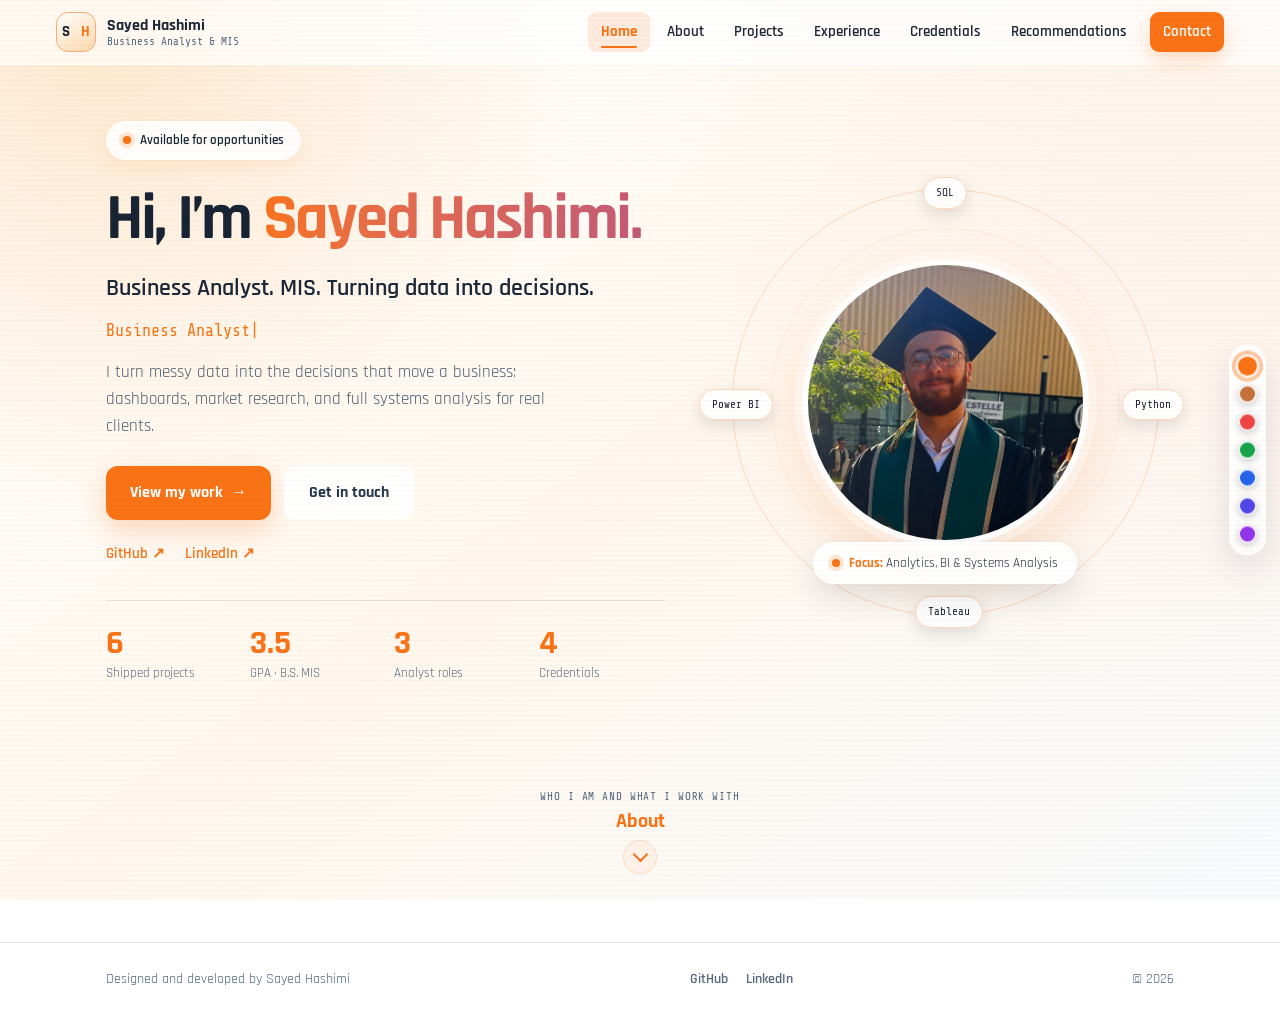
==== commit 4920c8d7: "Portfolio pass: resume PDF, project sources, mobile fixes, copy cleanup Homepage and footers - Drop " ====
--- a/index.html
+++ b/index.html
@@ -3,7 +3,7 @@
 <head>
 <meta charset="utf-8">
 <meta name="viewport" content="width=device-width, initial-scale=1, viewport-fit=cover">
-<title>Sayed Hashimi &mdash; Business Analyst &amp; MIS</title>
+<title>Sayed Hashimi &middot; Business Analyst &amp; MIS</title>
 <meta name="description" content="Business Analyst and MIS graduate in Sacramento, CA. Dashboards, market research, and systems analysis.">
 <meta name="theme-color" content="#ffffff">
 <meta name="apple-mobile-web-app-title" content="Sayed Hashimi">
@@ -32,7 +32,6 @@
     <a href="experience/">Experience</a>
     <a href="credentials/">Credentials</a>
     <a href="recommendations/">Recommendations</a>
-    <a href="resume/">Resume</a>
     <a class="nav-cta" href="contact/">Contact</a>
   </div>
 </nav>
@@ -56,7 +55,7 @@
       <h1 class="hero-h1 reveal">Hi, I&rsquo;m <span class="grad">Sayed Hashimi.</span></h1>
       <p class="hero-sub reveal">Business Analyst. MIS. Turning data into decisions.</p>
       <p class="type-line reveal" aria-live="polite"><span id="typed"></span><span class="caret" aria-hidden="true">|</span></p>
-      <p class="hero-lede reveal">I turn messy data into the decisions that move a business &mdash; dashboards, market research, and full systems analysis for real clients.</p>
+      <p class="hero-lede reveal">I turn messy data into the decisions that move a business: dashboards, market research, and full systems analysis for real clients.</p>
       <div class="hero-cta reveal">
         <a class="cta-primary" href="projects/">View my work <span aria-hidden="true">&rarr;</span></a>
         <a class="cta-secondary" href="contact/">Get in touch</a>
@@ -64,7 +63,6 @@
       <div class="hero-social reveal">
         <a href="https://github.com/SayedOmarHashimi" target="_blank" rel="noopener">GitHub &#8599;</a>
         <a href="https://www.linkedin.com/in/sayedhashimi12/" target="_blank" rel="noopener">LinkedIn &#8599;</a>
-        <a href="mailto:omarhashimi12@gmail.com">Email &#8599;</a>
       </div>
       <div class="highlights reveal">
         <div><strong>6</strong><span>Shipped projects</span></div>
@@ -86,6 +84,12 @@
   </div>
 </section>
 
+<a class="nextpane" href="about/">
+  <span class="np-sub">Who I am and what I work with</span>
+  <span class="np-label">About</span>
+  <span class="np-arrow" aria-hidden="true"></span>
+</a>
+
 </main>
 
 <footer class="foot">
@@ -94,7 +98,6 @@
     <span class="footer-social">
       <a href="https://github.com/SayedOmarHashimi" target="_blank" rel="noopener">GitHub</a>
       <a href="https://www.linkedin.com/in/sayedhashimi12/" target="_blank" rel="noopener">LinkedIn</a>
-      <a href="mailto:omarhashimi12@gmail.com">Email</a>
     </span>
     <span>&copy; 2026</span>
   </div>
--- a/styles.css
+++ b/styles.css
@@ -1,5 +1,5 @@
 /* ═══════════════════════════════════════════════════════════════════
-   Version B — the reference site's actual deployed treatment:
+   Version B, the reference site's actual deployed treatment:
    "White Glass + Rainbow". Light ground, frosted translucent cards,
    one switchable accent hue, Rajdhani + Share Tech Mono.
    Committed single visual world (the glass IS the subject), so every
@@ -52,7 +52,7 @@
 :focus-visible { outline: 2px solid var(--rainbow); outline-offset: 3px; border-radius: 6px; }
 
 .shell { max-width: 1180px; margin: 0 auto; padding: 0 clamp(20px, 4.5vw, 56px); }
-.mono, .eyebrow, .t, .chip, .skill-ico, .exp-date, .c-lab, .proj-focus, .brand-role {
+.mono, .eyebrow, .t, .chip, .skill-ico, .exp-date, .proj-focus, .brand-role {
   font-family: 'Share Tech Mono', 'Courier New', monospace;
 }
 
@@ -260,14 +260,14 @@
 .about-wrap { display: grid; grid-template-columns: minmax(0,1fr) minmax(0,1fr); gap: 26px; align-items: start; }
 .about-card { padding: 30px 34px; display: flex; flex-direction: column; gap: 15px; }
 .about-card p { color: var(--muted); }
-.skills { display: grid; grid-template-columns: 1fr 1fr; gap: 16px; }
+.skills { display: grid; grid-template-columns: repeat(auto-fit, minmax(240px, 1fr)); gap: 16px; }
 .skill { padding: 22px; display: flex; flex-direction: column; gap: 9px; }
 .skill-ico {
   display: grid; place-items: center; width: 42px; height: 42px; border-radius: 12px; font-size: 12px;
   background: color-mix(in srgb, var(--rainbow-soft) 55%, white);
   border: 1px solid color-mix(in srgb, var(--rainbow) 30%, white); color: var(--rainbow);
 }
-.skill h3 { font-size: 17px; color: #172235; }
+.skill h2 { font-size: 17px; color: #172235; }
 .skill p { font-size: 14px; color: var(--muted); }
 
 /* ── Projects ───────────────────────────────────────────────────── */
@@ -296,7 +296,7 @@
   background: rgba(255,255,255,.8); border: 1px solid var(--hairline);
 }
 .chip-live { color: #15803d; background: #f0fdf4; border-color: #bbf7d0; }
-.proj h3 { font-size: 19px; color: #172235; }
+.proj h2 { font-size: 19px; color: #172235; }
 .proj-focus { font-size: 12px; color: var(--rainbow); }
 .proj-text { font-size: 14.5px; color: var(--muted); flex: 1; }
 .proj-note { font-size: 12px; color: var(--muted-2); font-style: italic; }
@@ -325,19 +325,13 @@
 }
 .exp { padding: 26px 30px; }
 .exp-head { display: flex; justify-content: space-between; align-items: flex-start; gap: 16px; flex-wrap: wrap; }
-.exp h3 { font-size: 19px; color: #172235; }
+.exp h2 { font-size: 19px; color: #172235; }
 .exp-org { font-size: 14px; color: var(--rainbow); font-weight: 600; margin-top: 3px; }
 .exp-date { font-size: 12.5px; color: var(--rainbow); white-space: nowrap; }
 .exp-date-b { font-size: 12.5px; color: var(--muted-2); margin-top: 4px; }
 .exp ul { list-style: none; margin: 15px 0 0; padding: 0; display: flex; flex-direction: column; gap: 9px; }
 .exp li { position: relative; padding-left: 18px; font-size: 14.5px; color: var(--muted); }
 .exp li::before { content: "▹"; position: absolute; left: 0; color: var(--rainbow); }
-.edu { position: sticky; top: 128px; }
-.edu-card { padding: 26px 28px; }
-.edu-card h3 { font-size: 18px; color: #172235; }
-.gpa { display: flex; align-items: baseline; gap: 10px; margin: 16px 0 12px; }
-.gpa span { font-family: 'Share Tech Mono', monospace; font-size: 11px; letter-spacing: .1em; text-transform: uppercase; color: var(--muted-2); }
-.gpa strong { font-size: 2.5rem; line-height: 1; color: var(--rainbow); font-variant-numeric: tabular-nums; }
 
 /* ── Credentials ────────────────────────────────────────────────── */
 .cred-grid { display: grid; grid-template-columns: repeat(auto-fit, minmax(300px, 1fr)); gap: 16px; }
@@ -347,7 +341,7 @@
   background: color-mix(in srgb, var(--rainbow-soft) 55%, white);
   border: 1px solid color-mix(in srgb, var(--rainbow) 30%, white); color: var(--rainbow);
 }
-.cred h3 { font-size: 15.5px; color: #172235; margin-bottom: 3px; }
+.cred h2 { font-size: 15.5px; color: #172235; margin-bottom: 3px; }
 .cred p { font-size: 13px; color: var(--muted); }
 
 /* ── Letters ────────────────────────────────────────────────────── */
@@ -361,22 +355,10 @@
   font-family: 'Share Tech Mono', monospace; font-size: 11px; background: var(--rainbow); color: #fff;
 }
 .letter figcaption { padding: 19px 22px; }
-.letter figcaption h3 { font-size: 16px; color: #172235; }
+.letter figcaption h2 { font-size: 16px; color: #172235; }
 
 /* ── Contact ────────────────────────────────────────────────────── */
-.contact-wrap { display: grid; grid-template-columns: minmax(0,1fr) minmax(0,1.05fr); gap: 24px; align-items: start; }
-.contact-card { padding: 32px 34px; }
-.contact-avail { display: flex; align-items: center; gap: 9px; font-size: 13px; color: var(--rainbow); margin-bottom: 12px; }
-.contact-card > p { color: var(--muted); }
-.contact-rows { display: flex; flex-direction: column; gap: 11px; margin-top: 24px; }
-.contact-rows a {
-  display: flex; flex-direction: column; gap: 2px; padding: 15px 19px; border-radius: 13px;
-  text-decoration: none; background: color-mix(in srgb, var(--rainbow) 6%, white);
-  border: 1px solid color-mix(in srgb, var(--rainbow) 18%, white); transition: all .25s ease;
-}
-.contact-rows a:hover { background: color-mix(in srgb, var(--rainbow) 11%, white); transform: translateX(4px); }
-.c-lab { font-size: 11px; letter-spacing: .1em; text-transform: uppercase; color: var(--rainbow); }
-.c-val { font-size: 15.5px; font-weight: 600; color: var(--ink-2); }
+.contact-wrap { display: grid; grid-template-columns: minmax(0, 620px); justify-content: center; }
 
 /* ── Footer + to-top ────────────────────────────────────────────── */
 .foot { border-top: 1px solid var(--hairline); background: rgba(255,255,255,.5); }
@@ -399,6 +381,62 @@
 .lb figcaption { margin-top: 15px; color: #fff; font-size: 14px; }
 .lb-x { position: absolute; top: 20px; right: 24px; width: 42px; height: 42px; border-radius: 50%; cursor: pointer; font-size: 22px; background: #fff; color: var(--ink); border: 0; }
 
+
+/* ── Resume ribbon (experience pane) ────────────────────────────── */
+.resume-rail { position: sticky; top: 128px; display: flex; flex-direction: column; gap: 12px; }
+.resume-ribbon {
+  display: flex; align-items: center; gap: 16px; padding: 22px 24px;
+  text-decoration: none; color: inherit; transition: transform .25s ease, box-shadow .25s ease;
+}
+.resume-ribbon:hover { transform: translateY(-3px); box-shadow: 0 20px 44px rgba(69,48,91,.16); }
+.rr-ico {
+  flex: none; display: grid; place-items: center; width: 46px; height: 46px; border-radius: 13px;
+  font-size: 19px; background: color-mix(in srgb, var(--rainbow-soft) 55%, white);
+  border: 1px solid color-mix(in srgb, var(--rainbow) 30%, white); color: var(--rainbow);
+}
+.rr-copy { display: flex; flex-direction: column; gap: 3px; min-width: 0; }
+.rr-title { font-size: 17px; font-weight: 700; color: #172235; }
+.rr-sub { font-size: 13.5px; color: var(--muted); }
+.rr-go { margin-left: auto; flex: none; font-size: 17px; color: var(--rainbow); }
+.resume-dl {
+  align-self: start; font-family: 'Share Tech Mono', 'Courier New', monospace;
+  font-size: 12.5px; color: var(--rainbow); text-decoration: none;
+  padding: 8px 14px; border-radius: 999px;
+  background: color-mix(in srgb, var(--rainbow) 7%, white);
+  border: 1px solid color-mix(in srgb, var(--rainbow) 22%, white);
+}
+.resume-dl:hover { background: color-mix(in srgb, var(--rainbow) 13%, white); }
+
+/* ── Next-pane arrow ────────────────────────────────────────────────
+   Every pane ends with a link to the next one, so it reads as a
+   continuous sequence rather than seven disconnected pages. */
+.nextpane {
+  display: flex; flex-direction: column; align-items: center; gap: 2px;
+  width: fit-content; margin: 8px auto 56px; padding: 16px 30px 12px;
+  text-decoration: none; border-radius: 20px;
+  transition: background .25s ease, transform .25s ease;
+}
+.nextpane:hover { background: color-mix(in srgb, var(--rainbow) 8%, transparent); transform: translateY(2px); }
+.np-sub {
+  font-family: 'Share Tech Mono', 'Courier New', monospace;
+  font-size: 11px; letter-spacing: .08em; text-transform: uppercase; color: var(--muted-2);
+}
+.np-label { font-size: 20px; font-weight: 700; color: var(--rainbow); line-height: 1.3; }
+.np-arrow {
+  width: 34px; height: 34px; margin-top: 4px; border-radius: 50%;
+  display: grid; place-items: center;
+  background: color-mix(in srgb, var(--rainbow) 10%, white);
+  border: 1px solid color-mix(in srgb, var(--rainbow) 26%, white);
+  animation: nudge 2.4s ease-in-out infinite;
+}
+.np-arrow::before {
+  content: ""; width: 9px; height: 9px; margin-top: -4px;
+  border-right: 2.5px solid var(--rainbow); border-bottom: 2.5px solid var(--rainbow);
+  transform: rotate(45deg);
+}
+@keyframes nudge { 0%, 100% { transform: translateY(0); } 50% { transform: translateY(5px); } }
+@media (prefers-reduced-motion: reduce) { .np-arrow { animation: none; } }
+
 /* ── Motion ─────────────────────────────────────────────────────── */
 .reveal { opacity: 0; transform: translateY(24px); transition: opacity .7s ease, transform .7s cubic-bezier(.22,1,.36,1); }
 .reveal.in { opacity: 1; transform: none; }
@@ -406,7 +444,7 @@
   html { scroll-behavior: auto; }
   .reveal { opacity: 1; transform: none; transition: none; }
   .orbit, .node, .dot, .caret { animation: none; }
-  .glass:hover, .cta-primary:hover, .cta-secondary:hover, .contact-rows a:hover { transform: none; }
+  .glass:hover, .cta-primary:hover, .cta-secondary:hover, .resume-ribbon:hover { transform: none; }
 }
 
 /* ── Responsive ─────────────────────────────────────────────────── */
@@ -414,7 +452,7 @@
   .hero { grid-template-columns: 1fr; gap: 42px; }
   .hero-photo { order: -1; }
   .about-wrap, .exp-wrap { grid-template-columns: 1fr; gap: 26px; }
-  .edu { position: static; }
+  .resume-rail { position: static; }
 }
 @media (max-width: 820px) {
   .burger { display: inline-flex; }
@@ -427,21 +465,37 @@
   .navlinks.open { display: flex; }
   .navlinks a { padding: 12px 15px; }
   .navlinks a.nav-cta { margin-left: 0; margin-top: 5px; text-align: center; }
-  .hue-rail { flex-direction: row; right: 50%; top: auto; bottom: 14px; transform: translateX(50%); }
+  .hue-rail {
+    flex-direction: row; justify-content: center; flex-wrap: wrap;
+    top: auto; right: auto; left: 50%; transform: translateX(-50%);
+    bottom: max(14px, calc(env(safe-area-inset-bottom) + 8px));
+    max-width: min(92vw, 340px); gap: 10px; padding: 10px 12px;
+  }
   .sec { padding: 64px 0; }
+  .foot-in { padding-bottom: max(88px, calc(env(safe-area-inset-bottom) + 76px)); }
 }
 @media (max-width: 620px) {
+  .totop { display: none; }
   .highlights { grid-template-columns: 1fr 1fr; row-gap: 24px; }
-  .skills, .proj-grid { grid-template-columns: 1fr; }
+  .skills, .proj-grid, .cred-grid, .letter-grid { grid-template-columns: 1fr; }
   .foot-in { justify-content: center; text-align: center; }
+  .sec { padding: 52px 0; }
+  .exp { padding: 22px 20px; }
+  .about-card, .form-card, .resume-ribbon { padding: 24px 20px; }
+  .exp-head { gap: 6px; }
+  .exp-date { white-space: normal; }
+  .proj-links { gap: 12px; }
+  .nextpane { margin-bottom: 40px; padding: 14px 22px; }
+  .np-label { font-size: 18px; }
+  .brand-role { display: none; }
 }
 
 /* Narrow screens: the orbit ring and its side nodes must stay inside the
-   viewport — they sit outside the photo's box by design. */
+   viewport. They sit outside the photo's box by design. */
 @media (max-width: 700px) {
-  /* leave room beside the shell for the ring + nodes that sit outside it */
+  /* leave room beside the shell for the ring and nodes that sit outside it */
   .hero-photo { padding-inline: 30px; }
-  .orbit-shell { width: min(58vw, 226px); }
+  .orbit-shell { width: min(58vw, 226px); margin-bottom: 18px; }
   .orbit { inset: -6%; }
   .node { font-size: 10px; padding: 5px 9px; }
   .n1 { margin-left: -20px; }
@@ -474,7 +528,7 @@
 .field-error { display: none; font-size: 12.5px; color: #dc2626; }
 .form-field.show-error .field-error { display: block; }
 
-/* honeypot — off-screen for bots, never shown or focusable for people */
+/* honeypot: off-screen for bots, never shown or focusable for people */
 .hp-field { position: absolute; left: -9999px; width: 1px; height: 1px; overflow: hidden; }
 
 .form-submit { width: 100%; justify-content: center; margin-top: 6px; border: 0; cursor: pointer; font-family: inherit; }
@@ -490,7 +544,7 @@
 .form-status.bad { color: #9f1239; background: #fff1f2; border: 1px solid #fecdd3; }
 
 @media (prefers-reduced-motion: reduce) { .spinner { animation-duration: 2s; } }
-@media (max-width: 1000px) { .contact-wrap { grid-template-columns: 1fr; } }
+@media (max-width: 1000px) { .contact-wrap { grid-template-columns: minmax(0, 1fr); } }
 
 /* ══════════════════════════════════════════════════════════════════
    PANE TRANSITIONS
@@ -505,7 +559,7 @@
 @keyframes pane-out { to { opacity: 0; transform: translateY(-8px); } }
 @keyframes pane-in { from { opacity: 0; transform: translateY(10px); } }
 
-/* the nav is the one element that must NOT animate — it persists across panes */
+/* the nav is the one element that must NOT animate, it persists across panes */
 .topnav { view-transition-name: sitenav; }
 ::view-transition-old(sitenav), ::view-transition-new(sitenav) { animation: none; }
 
@@ -519,7 +573,7 @@
    below which Safari zooms the page on focus.
    ══════════════════════════════════════════════════════════════ */
 
-/* Safe areas — the notch, Dynamic Island and home indicator. Needs
+/* Safe areas: the notch, Dynamic Island and home indicator. Needs
    viewport-fit=cover in the viewport meta, which every page sets. */
 .topnav {
   padding-left: max(clamp(20px, 4.5vw, 56px), env(safe-area-inset-left));
@@ -530,16 +584,20 @@
   padding-left: max(clamp(20px, 4.5vw, 56px), env(safe-area-inset-left));
   padding-right: max(clamp(20px, 4.5vw, 56px), env(safe-area-inset-right));
 }
-.foot-in { padding-bottom: max(26px, calc(env(safe-area-inset-bottom) + 14px)); }
+@media (min-width: 821px) {
+  .foot-in { padding-bottom: max(26px, calc(env(safe-area-inset-bottom) + 14px)); }
+}
 .totop {
   right: max(20px, calc(env(safe-area-inset-right) + 8px));
   bottom: max(20px, calc(env(safe-area-inset-bottom) + 12px));
 }
-.hue-rail { right: max(14px, env(safe-area-inset-right)); }
+@media (min-width: 821px) {
+  .hue-rail { right: max(14px, env(safe-area-inset-right)); }
+}
 .lb { padding: max(40px, env(safe-area-inset-top)) max(24px, env(safe-area-inset-right)) max(40px, env(safe-area-inset-bottom)) max(24px, env(safe-area-inset-left)); }
 .lb-x { top: max(20px, calc(env(safe-area-inset-top) + 6px)); right: max(24px, calc(env(safe-area-inset-right) + 6px)); }
 
-/* Touch targets — Apple HIG asks for 44×44pt. Scoped to coarse pointers so
+/* Touch targets: Apple HIG asks for 44x44pt. Scoped to coarse pointers so
    desktop keeps its tighter density; on touch every target grows. */
 @media (pointer: coarse) {
   .navlinks a,
@@ -549,8 +607,6 @@
   .footer-social a,
   .foot-in a,
   .src,
-  .resume-contact a,
-  .contact-rows a,
   .cta-primary,
   .cta-secondary,
   .lb-x {
@@ -558,16 +614,20 @@
     display: inline-flex;
     align-items: center;
   }
-  .contact-rows a { flex-direction: column; align-items: flex-start; justify-content: center; }
   .navlinks a { justify-content: flex-start; }
   .cta-primary, .cta-secondary, .filt, .lb-x { justify-content: center; }
   .burger { width: 46px; height: 46px; }
   .totop { width: 48px; height: 48px; }
   }
 
-/* The swatch stays visually small; this gives it a real 44pt hit area. */
+/* The swatch stays visually small; this gives it a real hit area. The inset
+   is half the row gap so neighbouring targets never overlap and steal taps. */
 .hue { position: relative; }
-.hue::after { content: ""; position: absolute; inset: -9px; border-radius: 50%; }
+.hue::after { content: ""; position: absolute; inset: -5px; border-radius: 50%; }
+@media (max-width: 400px) {
+  .hue-rail { gap: 8px; padding: 9px 10px; }
+  .hue { width: 17px; height: 17px; }
+}
 .letter { -webkit-tap-highlight-color: transparent; }
 
 /* Inputs at 16px so Safari does not zoom the page when a field is focused. */
@@ -577,7 +637,7 @@
 /* Keep a visible tap flash rather than removing it outright. */
 a, button, [role="button"] { -webkit-tap-highlight-color: color-mix(in srgb, var(--rainbow) 18%, transparent); }
 
-/* Dynamic viewport units — Safari's collapsing URL bar makes 100vh wrong. */
+/* Dynamic viewport units: Safari's collapsing URL bar makes 100vh wrong. */
 .lb { min-height: 100svh; min-height: 100dvh; }
 
 /* Momentum scrolling inside the lightbox, and no scroll bleed to the page. */
@@ -586,7 +646,7 @@
 
 @media (prefers-contrast: more) {
   .glass { background: #fff; border-color: #6b7686; }
-  .proj-text, .exp li, .skill p, .cred p, .contact-card > p { color: #33414f; }
+  .proj-text, .exp li, .skill p, .cred p, .rr-sub { color: #33414f; }
   .t { border-color: color-mix(in srgb, var(--rainbow) 55%, #6b7686); }
 }
 
@@ -604,47 +664,11 @@
 /* ══════════════════════════════════════════════════════════════════
    RESUME PANE
    ══════════════════════════════════════════════════════════════ */
-.resume-sheet { padding: 44px clamp(24px, 4vw, 52px); max-width: 900px; margin: 0 auto; }
-.resume-head { display: flex; justify-content: space-between; gap: 22px; flex-wrap: wrap; align-items: flex-start; padding-bottom: 22px; border-bottom: 2px solid color-mix(in srgb, var(--rainbow) 30%, #dde3ea); }
-.resume-name { font-size: clamp(1.9rem, 3.4vw, 2.6rem); letter-spacing: -.03em; color: var(--ink); }
-.resume-title { font-size: 1.05rem; color: var(--rainbow); font-weight: 600; margin-top: 3px; }
-.resume-contact { display: flex; flex-direction: column; gap: 3px; font-size: 13.5px; color: var(--muted); text-align: right; }
-.resume-contact a { color: var(--muted); text-decoration: none; }
-.resume-contact a:hover { color: var(--rainbow); }
-.resume-block { margin-top: 30px; }
-.resume-block > h2 {
-  font-family: 'Share Tech Mono', monospace; font-size: 12px; letter-spacing: .17em;
-  text-transform: uppercase; color: var(--rainbow); margin-bottom: 14px;
-  padding-bottom: 7px; border-bottom: 1px solid color-mix(in srgb, var(--rainbow) 20%, #dde3ea);
-}
-.resume-role { margin-bottom: 20px; }
-.resume-role:last-child { margin-bottom: 0; }
-.resume-role-head { display: flex; justify-content: space-between; gap: 14px; flex-wrap: wrap; align-items: baseline; }
-.resume-role-head h3 { font-size: 16.5px; color: #172235; }
-.resume-role-org { font-size: 14px; color: var(--rainbow); font-weight: 600; }
-.resume-role-date { font-family: 'Share Tech Mono', monospace; font-size: 12px; color: var(--muted-2); white-space: nowrap; }
-.resume-role ul { list-style: none; margin: 9px 0 0; padding: 0; display: flex; flex-direction: column; gap: 6px; }
-.resume-role li { position: relative; padding-left: 16px; font-size: 14px; color: var(--muted); }
-.resume-role li::before { content: "▹"; position: absolute; left: 0; color: var(--rainbow); }
-.resume-cols { display: grid; grid-template-columns: 1fr 1fr; gap: 18px 34px; }
-.resume-skill h4 { font-size: 14px; color: #172235; margin-bottom: 4px; }
-.resume-skill p { font-size: 13.5px; color: var(--muted); }
-.resume-list { list-style: none; margin: 0; padding: 0; display: flex; flex-direction: column; gap: 8px; }
-.resume-list li { font-size: 14px; color: var(--muted); }
-.resume-list b { color: #172235; font-weight: 600; }
-.resume-summary { font-size: 14px; color: var(--muted); }
-.resume-actions { display: flex; gap: 12px; flex-wrap: wrap; margin-bottom: 26px; }
-@media (max-width: 700px) {
-  .resume-cols { grid-template-columns: 1fr; }
-  .resume-contact { text-align: left; }
-}
-
 /* ══════════════════════════════════════════════════════════════════
-   PRINT — Cmd+P on /resume/ gives a clean document.
+   PRINT, so any pane prints as a clean document.
    ══════════════════════════════════════════════════════════════ */
 @media print {
-  .topnav, .hue-rail, .totop, .skip, .foot, .resume-actions, .lb,
-  .sec > .shell > .eyebrow, .sec > .shell > .sec-title { display: none !important; }
+  .topnav, .hue-rail, .totop, .skip, .foot, .nextpane, .lb { display: none !important; }
   body { background: #fff !important; color: #000; font-size: 11pt; }
   body::before { display: none; }
   .sec { padding: 0; }
@@ -652,14 +676,7 @@
     background: #fff !important; border: 0 !important; box-shadow: none !important;
     backdrop-filter: none !important; -webkit-backdrop-filter: none !important;
   }
-  .resume-sheet { padding: 0; max-width: none; }
-  .resume-block { margin-top: 18px; break-inside: avoid; }
-  .resume-role { break-inside: avoid; }
-  .resume-name, .resume-role-head h3, .resume-skill h4, .resume-list b { color: #000; }
-  .resume-title, .resume-role-org, .resume-block > h2, .resume-role li::before { color: #333 !important; }
-  .resume-role li, .resume-skill p, .resume-list li, .resume-contact,
-  .resume-summary, .resume-contact a { color: #222 !important; }
   a { text-decoration: none; color: #000; }
-  .resume-contact a, .cta-primary, .cta-secondary { min-height: 0; }
+  .cta-primary, .cta-secondary { min-height: 0; }
   @page { margin: 12mm; }
 }
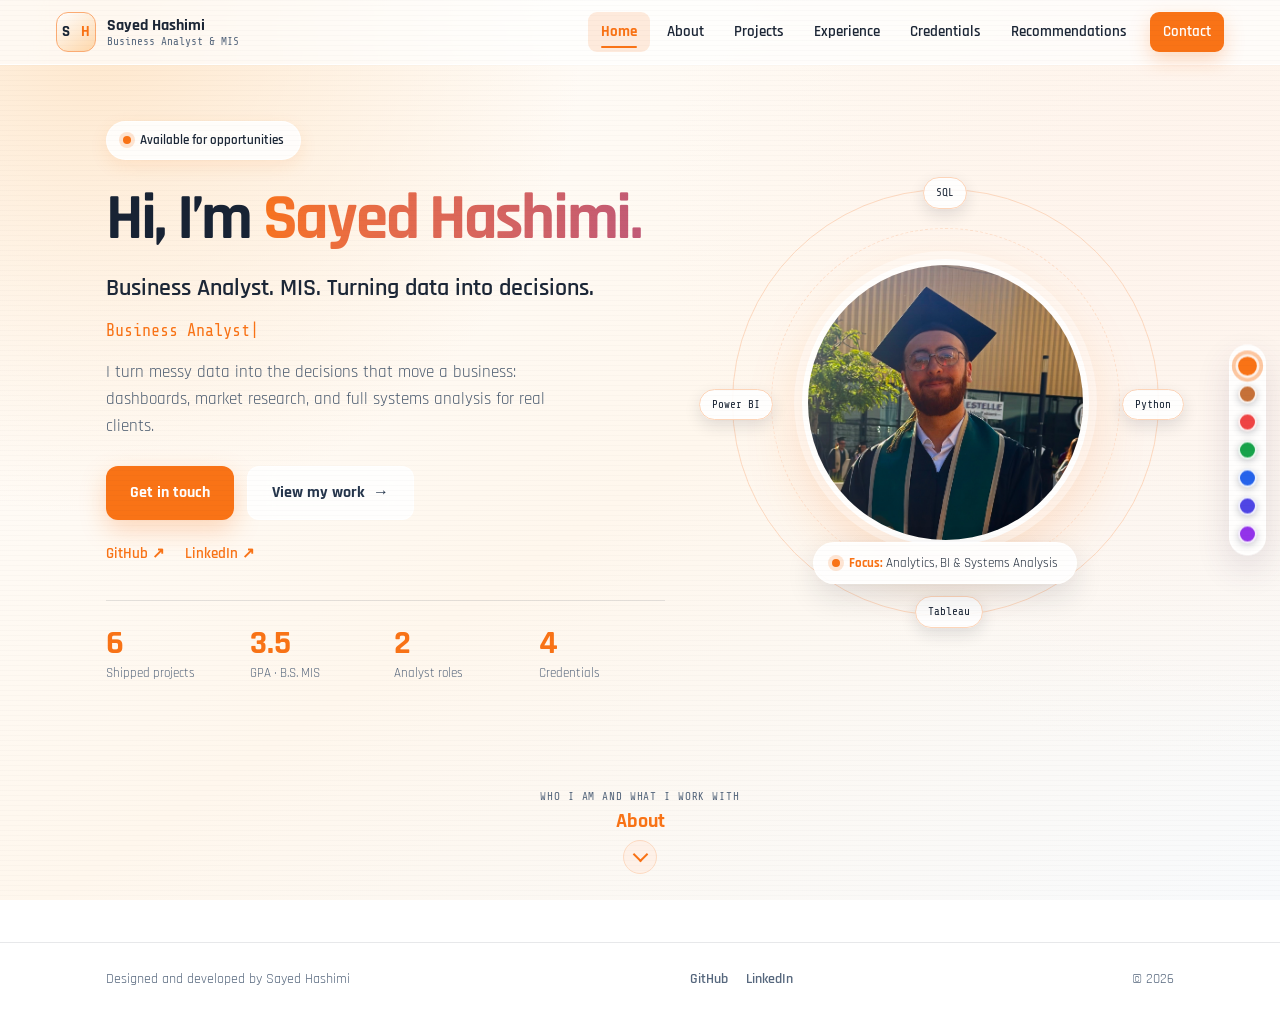
==== commit 0f4bb493: "Drop the resume entirely; homepage and about copy fixes Homepage - "3 Analyst roles" becomes "2", ma" ====
--- a/index.html
+++ b/index.html
@@ -57,8 +57,8 @@
       <p class="type-line reveal" aria-live="polite"><span id="typed"></span><span class="caret" aria-hidden="true">|</span></p>
       <p class="hero-lede reveal">I turn messy data into the decisions that move a business: dashboards, market research, and full systems analysis for real clients.</p>
       <div class="hero-cta reveal">
-        <a class="cta-primary" href="projects/">View my work <span aria-hidden="true">&rarr;</span></a>
-        <a class="cta-secondary" href="contact/">Get in touch</a>
+        <a class="cta-primary" href="contact/">Get in touch</a>
+        <a class="cta-secondary" href="projects/">View my work <span aria-hidden="true">&rarr;</span></a>
       </div>
       <div class="hero-social reveal">
         <a href="https://github.com/SayedOmarHashimi" target="_blank" rel="noopener">GitHub &#8599;</a>
@@ -67,7 +67,7 @@
       <div class="highlights reveal">
         <div><strong>6</strong><span>Shipped projects</span></div>
         <div><strong>3.5</strong><span>GPA &middot; B.S. MIS</span></div>
-        <div><strong>3</strong><span>Analyst roles</span></div>
+        <div><strong>2</strong><span>Analyst roles</span></div>
         <div><strong>4</strong><span>Credentials</span></div>
       </div>
     </div>
--- a/styles.css
+++ b/styles.css
@@ -197,7 +197,7 @@
 .cta-primary:hover { transform: translateY(-2px); box-shadow: 0 15px 32px color-mix(in srgb, var(--rainbow) 34%, transparent); }
 .cta-primary.sm { padding: 9px 17px; font-size: 14px; border-radius: 10px; }
 .cta-secondary {
-  display: inline-flex; align-items: center; padding: 13px 24px; border-radius: 12px;
+  display: inline-flex; align-items: center; gap: 8px; padding: 13px 24px; border-radius: 12px;
   background: rgba(255,255,255,.86); border: 1px solid var(--glass-line); backdrop-filter: blur(12px);
   color: #26364c; text-decoration: none; font-weight: 700; font-size: 16px;
   transition: transform .25s ease, box-shadow .25s ease;
@@ -312,6 +312,7 @@
 
 /* ── Experience ─────────────────────────────────────────────────── */
 .exp-wrap { display: grid; grid-template-columns: minmax(0,1.65fr) minmax(0,1fr); gap: 42px; align-items: start; }
+.exp-wrap-solo { grid-template-columns: minmax(0, 880px); }
 .tl { position: relative; display: flex; flex-direction: column; gap: 22px; padding-left: 34px; }
 .tl-line {
   position: absolute; left: 7px; top: 14px; bottom: 14px; width: 2px; border-radius: 2px;
@@ -382,31 +383,6 @@
 .lb-x { position: absolute; top: 20px; right: 24px; width: 42px; height: 42px; border-radius: 50%; cursor: pointer; font-size: 22px; background: #fff; color: var(--ink); border: 0; }
 
 
-/* ── Resume ribbon (experience pane) ────────────────────────────── */
-.resume-rail { position: sticky; top: 128px; display: flex; flex-direction: column; gap: 12px; }
-.resume-ribbon {
-  display: flex; align-items: center; gap: 16px; padding: 22px 24px;
-  text-decoration: none; color: inherit; transition: transform .25s ease, box-shadow .25s ease;
-}
-.resume-ribbon:hover { transform: translateY(-3px); box-shadow: 0 20px 44px rgba(69,48,91,.16); }
-.rr-ico {
-  flex: none; display: grid; place-items: center; width: 46px; height: 46px; border-radius: 13px;
-  font-size: 19px; background: color-mix(in srgb, var(--rainbow-soft) 55%, white);
-  border: 1px solid color-mix(in srgb, var(--rainbow) 30%, white); color: var(--rainbow);
-}
-.rr-copy { display: flex; flex-direction: column; gap: 3px; min-width: 0; }
-.rr-title { font-size: 17px; font-weight: 700; color: #172235; }
-.rr-sub { font-size: 13.5px; color: var(--muted); }
-.rr-go { margin-left: auto; flex: none; font-size: 17px; color: var(--rainbow); }
-.resume-dl {
-  align-self: start; font-family: 'Share Tech Mono', 'Courier New', monospace;
-  font-size: 12.5px; color: var(--rainbow); text-decoration: none;
-  padding: 8px 14px; border-radius: 999px;
-  background: color-mix(in srgb, var(--rainbow) 7%, white);
-  border: 1px solid color-mix(in srgb, var(--rainbow) 22%, white);
-}
-.resume-dl:hover { background: color-mix(in srgb, var(--rainbow) 13%, white); }
-
 /* ── Next-pane arrow ────────────────────────────────────────────────
    Every pane ends with a link to the next one, so it reads as a
    continuous sequence rather than seven disconnected pages. */
@@ -444,7 +420,7 @@
   html { scroll-behavior: auto; }
   .reveal { opacity: 1; transform: none; transition: none; }
   .orbit, .node, .dot, .caret { animation: none; }
-  .glass:hover, .cta-primary:hover, .cta-secondary:hover, .resume-ribbon:hover { transform: none; }
+  .glass:hover, .cta-primary:hover, .cta-secondary:hover { transform: none; }
 }
 
 /* ── Responsive ─────────────────────────────────────────────────── */
@@ -452,7 +428,6 @@
   .hero { grid-template-columns: 1fr; gap: 42px; }
   .hero-photo { order: -1; }
   .about-wrap, .exp-wrap { grid-template-columns: 1fr; gap: 26px; }
-  .resume-rail { position: static; }
 }
 @media (max-width: 820px) {
   .burger { display: inline-flex; }
@@ -481,7 +456,7 @@
   .foot-in { justify-content: center; text-align: center; }
   .sec { padding: 52px 0; }
   .exp { padding: 22px 20px; }
-  .about-card, .form-card, .resume-ribbon { padding: 24px 20px; }
+  .about-card, .form-card { padding: 24px 20px; }
   .exp-head { gap: 6px; }
   .exp-date { white-space: normal; }
   .proj-links { gap: 12px; }
@@ -662,9 +637,6 @@
 .foot-in a:hover { color: var(--rainbow); text-decoration: underline; text-underline-offset: 4px; }
 
 /* ══════════════════════════════════════════════════════════════════
-   RESUME PANE
-   ══════════════════════════════════════════════════════════════ */
-/* ══════════════════════════════════════════════════════════════════
    PRINT, so any pane prints as a clean document.
    ══════════════════════════════════════════════════════════════ */
 @media print {
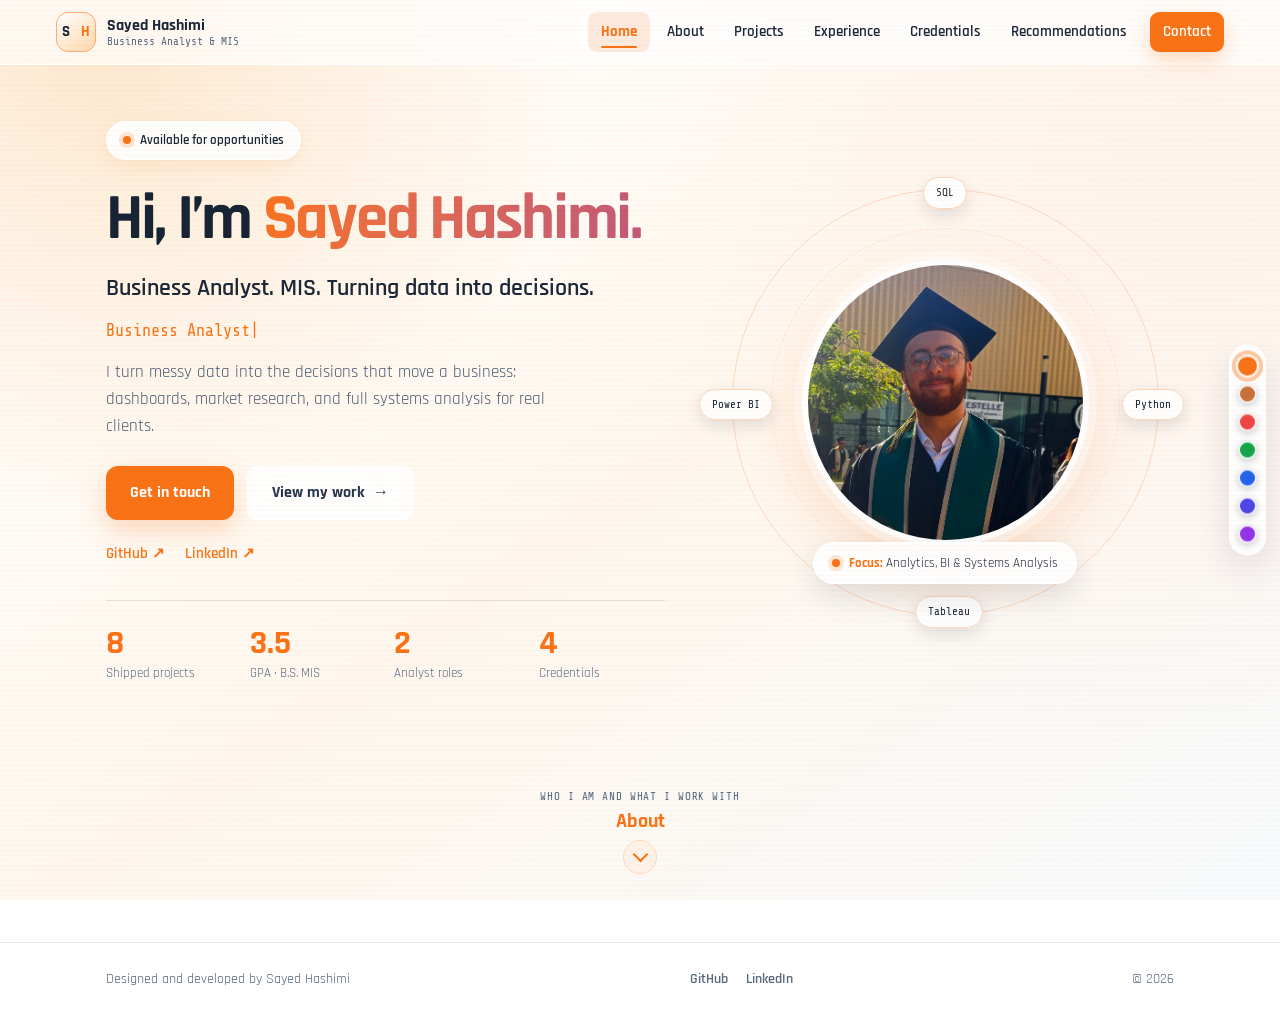
==== commit ec8943c9: "Update shipped project count to eight on home and about pages Co-Authored-By: Claude Opus 5.5 <norep" ====
--- a/index.html
+++ b/index.html
@@ -65,7 +65,7 @@
         <a href="https://www.linkedin.com/in/sayedhashimi12/" target="_blank" rel="noopener">LinkedIn &#8599;</a>
       </div>
       <div class="highlights reveal">
-        <div><strong>6</strong><span>Shipped projects</span></div>
+        <div><strong>8</strong><span>Shipped projects</span></div>
         <div><strong>3.5</strong><span>GPA &middot; B.S. MIS</span></div>
         <div><strong>2</strong><span>Analyst roles</span></div>
         <div><strong>4</strong><span>Credentials</span></div>
--- a/styles.css
+++ b/styles.css
@@ -15,6 +15,13 @@
   --glass: rgba(255, 255, 255, 0.86);
   --glass-line: rgba(255, 255, 255, 0.82);
   --hairline: rgba(23, 32, 51, 0.10);
+
+  /* Motion. Built-in CSS easings lack punch, so every curve here is explicit.
+     ease-in is deliberately absent: it delays the first frame, which is the
+     one the user is watching most closely. */
+  --ease-out: cubic-bezier(0.23, 1, 0.32, 1);
+  --ease-in-out: cubic-bezier(0.77, 0, 0.175, 1);
+  --press: 120ms ease-out;
 }
 :root[data-hue="terracotta"] { --rainbow: #c67139; --rainbow-soft: #f0cdb0; --rainbow-wash: #fdf5ee; }
 :root[data-hue="red"]    { --rainbow: #ef4444; --rainbow-soft: #fecaca; --rainbow-wash: #fff1f2; }
@@ -66,7 +73,7 @@
 .hue {
   width: 19px; height: 19px; padding: 0; cursor: pointer; border-radius: 50%;
   background: var(--sw); border: 2px solid rgba(255,255,255,.9);
-  box-shadow: 0 2px 7px rgba(23,32,51,.24); transition: transform .2s ease;
+  box-shadow: 0 2px 7px rgba(23,32,51,.24); transition: transform 180ms var(--ease-out);
 }
 .hue:hover { transform: scale(1.18); }
 .hue.is-on { transform: scale(1.25); box-shadow: 0 0 0 3px color-mix(in srgb, var(--sw) 40%, transparent); }
@@ -90,7 +97,7 @@
   padding: 12px clamp(20px, 4.5vw, 56px);
   background: rgba(255,255,255,.68); backdrop-filter: blur(20px);
   border-bottom: 1px solid rgba(255,255,255,.92);
-  transition: box-shadow .3s ease, background .3s ease;
+  transition: box-shadow 260ms var(--ease-out), background 260ms var(--ease-out);
 }
 .topnav.stuck { background: rgba(255,255,255,.85); box-shadow: 0 12px 34px rgba(69,48,91,.10); }
 .brand { display: flex; align-items: center; gap: 11px; margin-right: auto; text-decoration: none; }
@@ -107,7 +114,8 @@
 .navlinks { display: flex; align-items: center; gap: 4px; }
 .navlinks a {
   padding: 8px 13px; border-radius: 9px; text-decoration: none;
-  font-size: 15px; font-weight: 600; color: #1c2636; transition: background .25s ease, color .25s ease;
+  font-size: 15px; font-weight: 600; color: #1c2636;
+  transition: background 180ms var(--ease-out), color 180ms var(--ease-out), transform var(--press);
 }
 .navlinks a:hover { background: color-mix(in srgb, var(--rainbow) 11%, transparent); }
 .navlinks a[aria-current="page"] {
@@ -131,7 +139,14 @@
   width: 42px; height: 42px; cursor: pointer; border-radius: 11px;
   background: rgba(255,255,255,.7); border: 1px solid var(--hairline);
 }
-.burger span { display: block; width: 18px; height: 2px; border-radius: 2px; background: #1c2636; }
+.burger span {
+  display: block; width: 18px; height: 2px; border-radius: 2px; background: #1c2636;
+  transition: transform 220ms var(--ease-out), opacity 160ms var(--ease-out);
+}
+/* Bars fold into an X, so the control states whether the menu is open. */
+.burger[aria-expanded="true"] span:nth-child(1) { transform: translateY(6px) rotate(45deg); }
+.burger[aria-expanded="true"] span:nth-child(2) { opacity: 0; transform: scaleX(.4); }
+.burger[aria-expanded="true"] span:nth-child(3) { transform: translateY(-6px) rotate(-45deg); }
 
 /* ── Sections ───────────────────────────────────────────────────── */
 .sec { padding: 92px 0; position: relative; }
@@ -153,7 +168,7 @@
   -webkit-backdrop-filter: blur(30px) saturate(125%);
   box-shadow: inset 0 1px 0 rgba(255,255,255,.88), 0 18px 44px color-mix(in srgb, var(--rainbow) 12%, transparent);
   color: var(--ink-2);
-  transition: transform .3s ease, box-shadow .3s ease, border-color .3s ease;
+  transition: transform 260ms var(--ease-out), box-shadow 260ms var(--ease-out), border-color 260ms var(--ease-out);
 }
 .glass:hover {
   transform: translateY(-4px);
@@ -192,7 +207,7 @@
   display: inline-flex; align-items: center; gap: 8px; padding: 13px 24px; border-radius: 12px;
   background: var(--rainbow); color: #fff; text-decoration: none; font-weight: 700; font-size: 16px;
   box-shadow: 0 10px 26px color-mix(in srgb, var(--rainbow) 26%, transparent);
-  transition: transform .25s ease, box-shadow .25s ease;
+  transition: transform 200ms var(--ease-out), box-shadow 200ms var(--ease-out);
 }
 .cta-primary:hover { transform: translateY(-2px); box-shadow: 0 15px 32px color-mix(in srgb, var(--rainbow) 34%, transparent); }
 .cta-primary.sm { padding: 9px 17px; font-size: 14px; border-radius: 10px; }
@@ -200,7 +215,7 @@
   display: inline-flex; align-items: center; gap: 8px; padding: 13px 24px; border-radius: 12px;
   background: rgba(255,255,255,.86); border: 1px solid var(--glass-line); backdrop-filter: blur(12px);
   color: #26364c; text-decoration: none; font-weight: 700; font-size: 16px;
-  transition: transform .25s ease, box-shadow .25s ease;
+  transition: transform 200ms var(--ease-out), box-shadow 200ms var(--ease-out);
 }
 .cta-secondary:hover { transform: translateY(-2px); box-shadow: 0 12px 28px color-mix(in srgb, var(--rainbow) 16%, transparent); }
 .hero-social { display: flex; flex-wrap: wrap; gap: 20px; margin-top: 22px; font-size: 15px; font-weight: 600; }
@@ -276,7 +291,9 @@
   font-family: 'Share Tech Mono', monospace; font-size: 12.5px; cursor: pointer;
   padding: 9px 17px; border-radius: 999px; color: var(--muted);
   background: rgba(255,255,255,.7); border: 1px solid var(--glass-line);
-  transition: all .25s ease;
+  transition: color 200ms var(--ease-out), border-color 200ms var(--ease-out),
+              background 200ms var(--ease-out), box-shadow 200ms var(--ease-out),
+              transform var(--press);
 }
 .filt:hover { color: var(--rainbow); border-color: color-mix(in srgb, var(--rainbow) 40%, white); }
 .filt.is-on { background: var(--rainbow); color: #fff; border-color: var(--rainbow); box-shadow: 0 8px 20px color-mix(in srgb, var(--rainbow) 26%, transparent); }
@@ -369,14 +386,33 @@
   display: grid; place-items: center; width: 44px; height: 44px; border-radius: 50%;
   background: var(--rainbow); color: #fff; text-decoration: none; font-size: 18px;
   box-shadow: 0 10px 26px color-mix(in srgb, var(--rainbow) 30%, transparent);
-  opacity: 0; pointer-events: none; transition: opacity .3s ease, transform .3s ease;
+  opacity: 0; pointer-events: none; transition: opacity 220ms var(--ease-out), transform 220ms var(--ease-out);
 }
 .totop.on { opacity: 1; pointer-events: auto; }
 .totop:hover { transform: translateY(-3px); }
 
 /* ── Lightbox ───────────────────────────────────────────────────── */
-.lb { display: none; position: fixed; inset: 0; z-index: 2000; padding: 40px 24px; align-items: center; justify-content: center; background: rgba(23,32,51,.78); backdrop-filter: blur(8px); }
-.lb.on { display: flex; }
+.lb {
+  position: fixed; inset: 0; z-index: 2000; padding: 40px 24px;
+  display: flex; align-items: center; justify-content: center;
+  background: rgba(23,32,51,.78); backdrop-filter: blur(8px);
+  /* display:none cannot transition. visibility can, and it still removes the
+     overlay from the tab order and from pointer events while closed. */
+  opacity: 0; visibility: hidden; pointer-events: none;
+  transition: opacity 160ms var(--ease-out), visibility 0s linear 160ms;
+}
+.lb.on {
+  opacity: 1; visibility: visible; pointer-events: auto;
+  transition: opacity 200ms var(--ease-out), visibility 0s;
+}
+/* The figure scales from the thumbnail that opened it, so the letter reads as
+   growing out of the card rather than arriving from nowhere. */
+.lb figure {
+  transform: scale(.94); opacity: 0;
+  transform-origin: var(--lb-origin, center);
+  transition: transform 160ms var(--ease-out), opacity 160ms var(--ease-out);
+}
+.lb.on figure { transform: none; opacity: 1; transition: transform 260ms var(--ease-out), opacity 200ms var(--ease-out); }
 .lb figure { margin: 0; display: flex; flex-direction: column; align-items: center; max-width: 860px; width: 100%; }
 .lb img { max-width: 100%; max-height: calc(100vh - 150px); object-fit: contain; background: #fff; border-radius: 14px; box-shadow: 0 30px 70px rgba(0,0,0,.4); }
 .lb figcaption { margin-top: 15px; color: #fff; font-size: 14px; }
@@ -390,7 +426,7 @@
   display: flex; flex-direction: column; align-items: center; gap: 2px;
   width: fit-content; margin: 8px auto 56px; padding: 16px 30px 12px;
   text-decoration: none; border-radius: 20px;
-  transition: background .25s ease, transform .25s ease;
+  transition: background 220ms var(--ease-out), transform 220ms var(--ease-out);
 }
 .nextpane:hover { background: color-mix(in srgb, var(--rainbow) 8%, transparent); transform: translateY(2px); }
 .np-sub {
@@ -413,14 +449,69 @@
 @keyframes nudge { 0%, 100% { transform: translateY(0); } 50% { transform: translateY(5px); } }
 @media (prefers-reduced-motion: reduce) { .np-arrow { animation: none; } }
 
+
+/* Cards cascading back in after a filter change. Short, because the user
+   is scanning results, not watching a show. */
+.refilt { animation: refilt 300ms var(--ease-out) both; }
+@keyframes refilt {
+  from { opacity: 0; transform: translateY(10px) scale(.98); }
+  to   { opacity: 1; transform: none; }
+}
+@media (prefers-reduced-motion: reduce) {
+  .refilt { animation: none; }
+  .lb figure, .lb.on figure { transform: none; }
+  .navlinks, .navlinks.open { transform: none; }
+  .burger span { transition: opacity 160ms var(--ease-out); }
+  .form-status.on { animation: none; }
+  .form-field.show-error .field-error { animation: none; }
+}
+
+/* ── Press feedback ─────────────────────────────────────────────────
+   Fourteen hover rules and not one press state: every control looked
+   alive under a mouse and dead under a thumb. A scale under the finger
+   is the cheapest possible confirmation that the interface heard you.
+   Kept subtle (0.96-0.98) and fast, because it fires on every tap. */
+.cta-primary:active,
+.cta-secondary:active,
+.filt:active,
+.nextpane:active,
+.totop:active,
+.lb-x:active,
+.form-submit:active { transform: scale(.97); transition: transform var(--press); }
+
+.navlinks a:active,
+.hero-social a:active,
+.footer-social a:active,
+.src:active,
+.brand:active { transform: scale(.975); transition: transform var(--press); }
+
+/* Cards are large, so they take a shallower press than a button would. */
+.proj:active,
+.skill:active,
+.cred:active,
+.letter:active { transform: scale(.99); transition: transform var(--press); }
+
+.hue:active { transform: scale(1.05); transition: transform var(--press); }
+
+/* Hover belongs to devices that can actually hover. On touch these fire on
+   tap and then stick until the next tap lands elsewhere. */
+@media (hover: none) {
+  .glass:hover { transform: none; box-shadow: inset 0 1px 0 rgba(255,255,255,.88), 0 18px 44px color-mix(in srgb, var(--rainbow) 12%, transparent); }
+  .cta-primary:hover, .cta-secondary:hover, .nextpane:hover { transform: none; }
+  .hue:hover { transform: none; }
+}
+
 /* ── Motion ─────────────────────────────────────────────────────── */
-.reveal { opacity: 0; transform: translateY(24px); transition: opacity .7s ease, transform .7s cubic-bezier(.22,1,.36,1); }
+.reveal {
+  opacity: 0; transform: translateY(16px) scale(.985);
+  transition: opacity 420ms var(--ease-out), transform 520ms var(--ease-out);
+}
 .reveal.in { opacity: 1; transform: none; }
 @media (prefers-reduced-motion: reduce) {
   html { scroll-behavior: auto; }
   .reveal { opacity: 1; transform: none; transition: none; }
   .orbit, .node, .dot, .caret { animation: none; }
-  .glass:hover, .cta-primary:hover, .cta-secondary:hover { transform: none; }
+  .glass:hover, .cta-primary:hover, .cta-secondary:hover, .nextpane:hover { transform: none; }
 }
 
 /* ── Responsive ─────────────────────────────────────────────────── */
@@ -437,7 +528,18 @@
     background: rgba(255,255,255,.96); backdrop-filter: blur(24px);
     border: 1px solid var(--glass-line); border-radius: 16px; box-shadow: 0 20px 46px rgba(69,48,91,.16);
   }
-  .navlinks.open { display: flex; }
+  /* Kept in flow while closed so the panel can transition; visibility keeps
+     it out of the tab order until it opens. */
+  .navlinks {
+    display: flex; opacity: 0; visibility: hidden; pointer-events: none;
+    transform: translateY(-8px) scale(.98); transform-origin: top right;
+    transition: opacity 160ms var(--ease-out), transform 160ms var(--ease-out),
+                visibility 0s linear 160ms;
+  }
+  .navlinks.open {
+    opacity: 1; visibility: visible; pointer-events: auto; transform: none;
+    transition: opacity 200ms var(--ease-out), transform 200ms var(--ease-out), visibility 0s;
+  }
   .navlinks a { padding: 12px 15px; }
   .navlinks a.nav-cta { margin-left: 0; margin-top: 5px; text-align: center; }
   .hue-rail {
@@ -488,7 +590,7 @@
   width: 100%; padding: 11px 15px; border-radius: 11px; font: inherit; font-size: 15.5px;
   color: var(--ink-2); background: rgba(255,255,255,.78);
   border: 1px solid color-mix(in srgb, var(--rainbow) 18%, #d8dee7);
-  transition: border-color .25s ease, box-shadow .25s ease, background .25s ease;
+  transition: border-color 180ms var(--ease-out), box-shadow 180ms var(--ease-out), background 180ms var(--ease-out);
 }
 .fin::placeholder { color: #9aa6b6; }
 .fin:hover { border-color: color-mix(in srgb, var(--rainbow) 38%, #d8dee7); }
@@ -501,7 +603,14 @@
 .fin.invalid:focus { box-shadow: 0 0 0 3px rgba(220,38,38,.14); }
 
 .field-error { display: none; font-size: 12.5px; color: #dc2626; }
-.form-field.show-error .field-error { display: block; }
+.form-field.show-error .field-error {
+  display: block;
+  animation: err-in 160ms var(--ease-out) both;
+}
+@keyframes err-in {
+  from { opacity: 0; transform: translateY(-4px); }
+  to   { opacity: 1; transform: none; }
+}
 
 /* honeypot: off-screen for bots, never shown or focusable for people */
 .hp-field { position: absolute; left: -9999px; width: 1px; height: 1px; overflow: hidden; }
@@ -513,8 +622,17 @@
   border: 2px solid rgba(255,255,255,.45); border-top-color: #fff; border-radius: 50%;
   animation: spin 700ms linear infinite;
 }
-.form-status { display: none; margin-top: 14px; padding: 12px 15px; border-radius: 11px; font-size: 14px; }
-.form-status.on { display: block; }
+.form-status {
+  display: none; margin-top: 14px; padding: 12px 15px; border-radius: 11px; font-size: 14px;
+}
+.form-status.on {
+  display: block;
+  animation: status-in 260ms var(--ease-out) both;
+}
+@keyframes status-in {
+  from { opacity: 0; transform: translateY(-6px); }
+  to   { opacity: 1; transform: none; }
+}
 .form-status.ok { color: #14602f; background: #f0fdf4; border: 1px solid #bbf7d0; }
 .form-status.bad { color: #9f1239; background: #fff1f2; border: 1px solid #fecdd3; }
 
